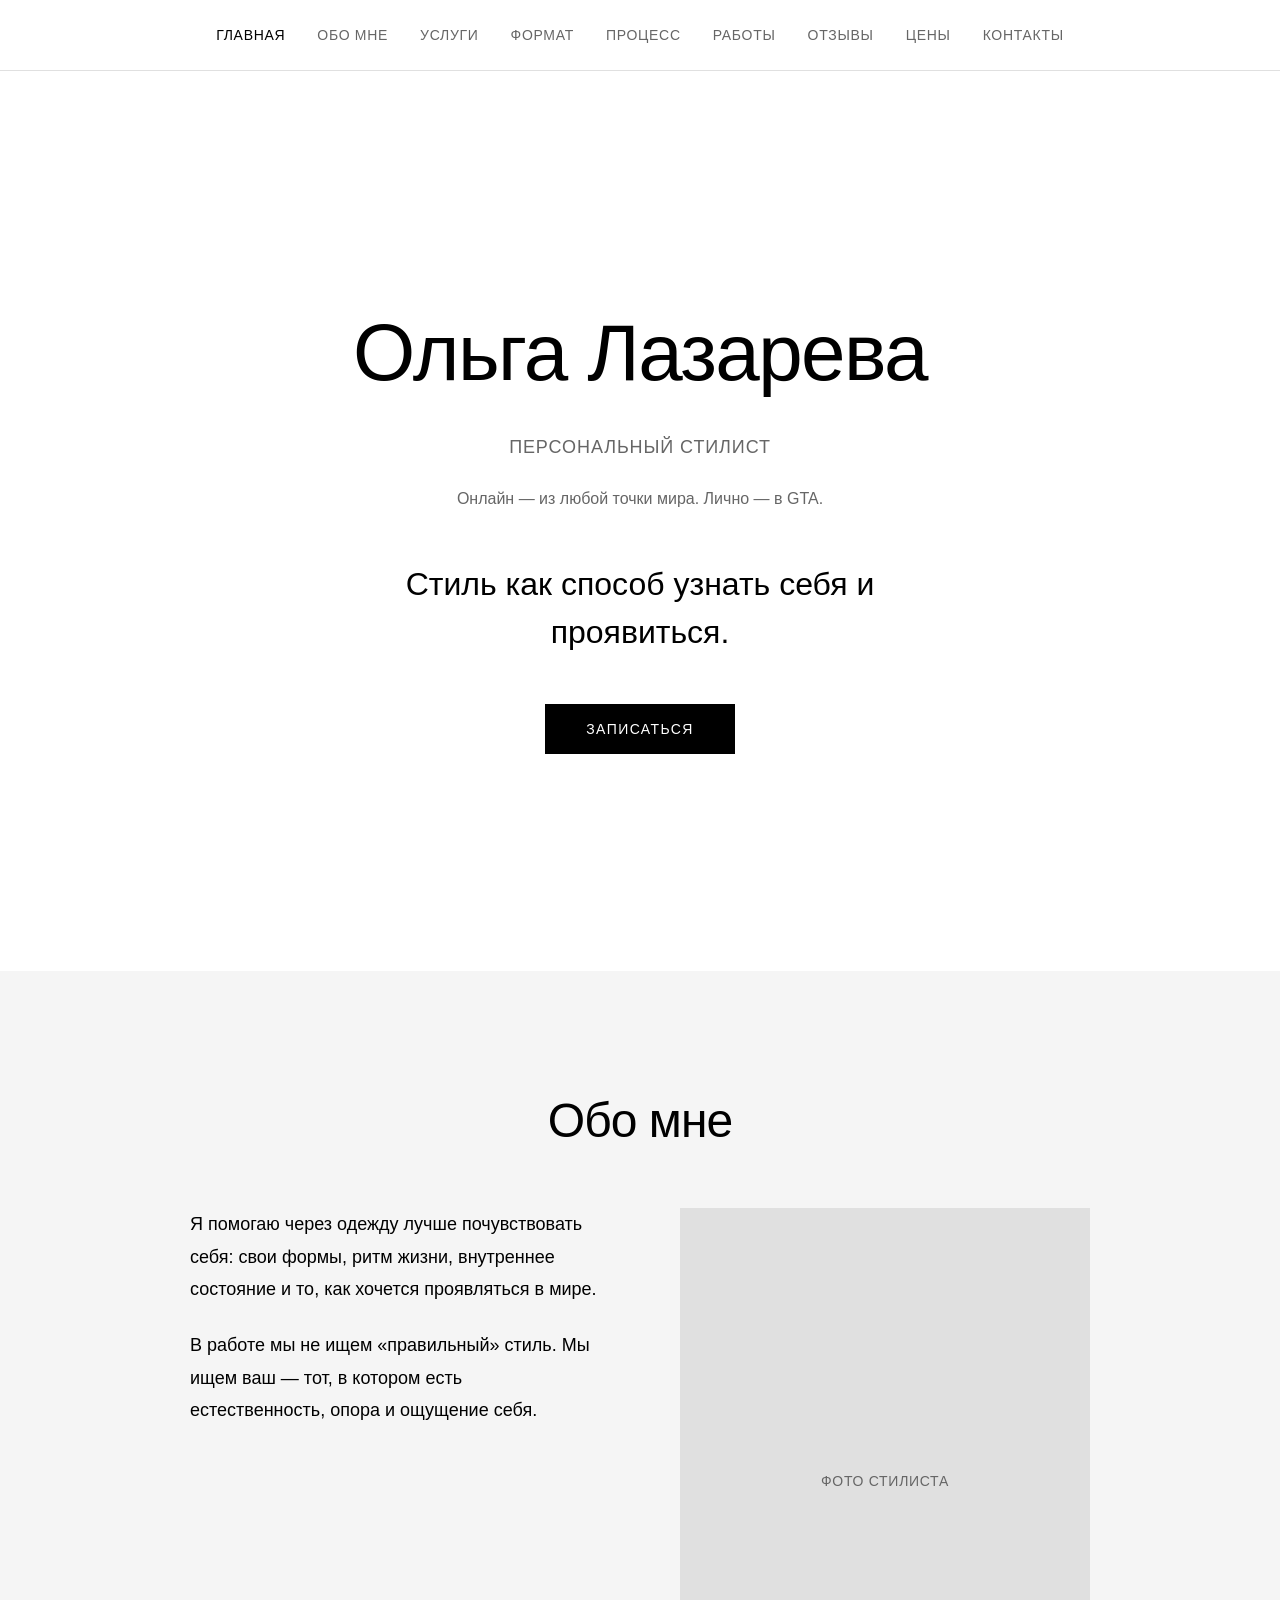
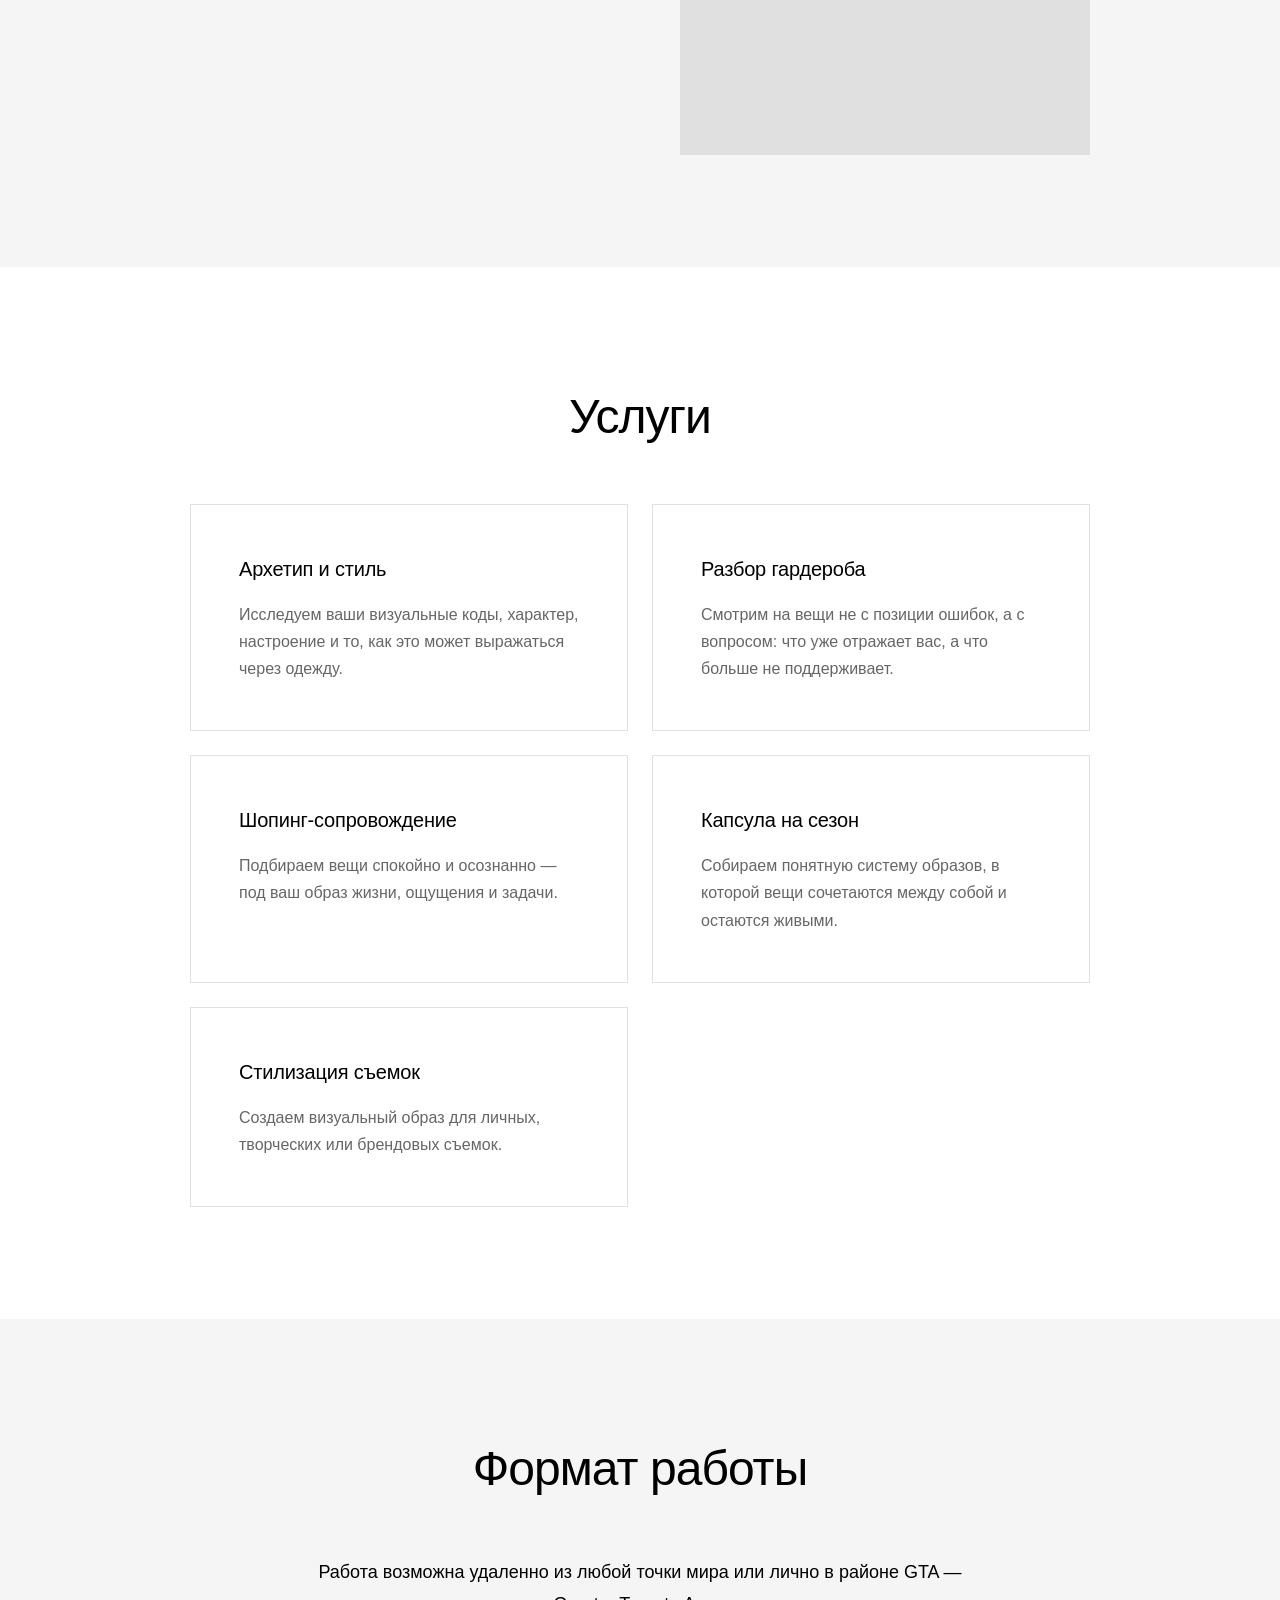
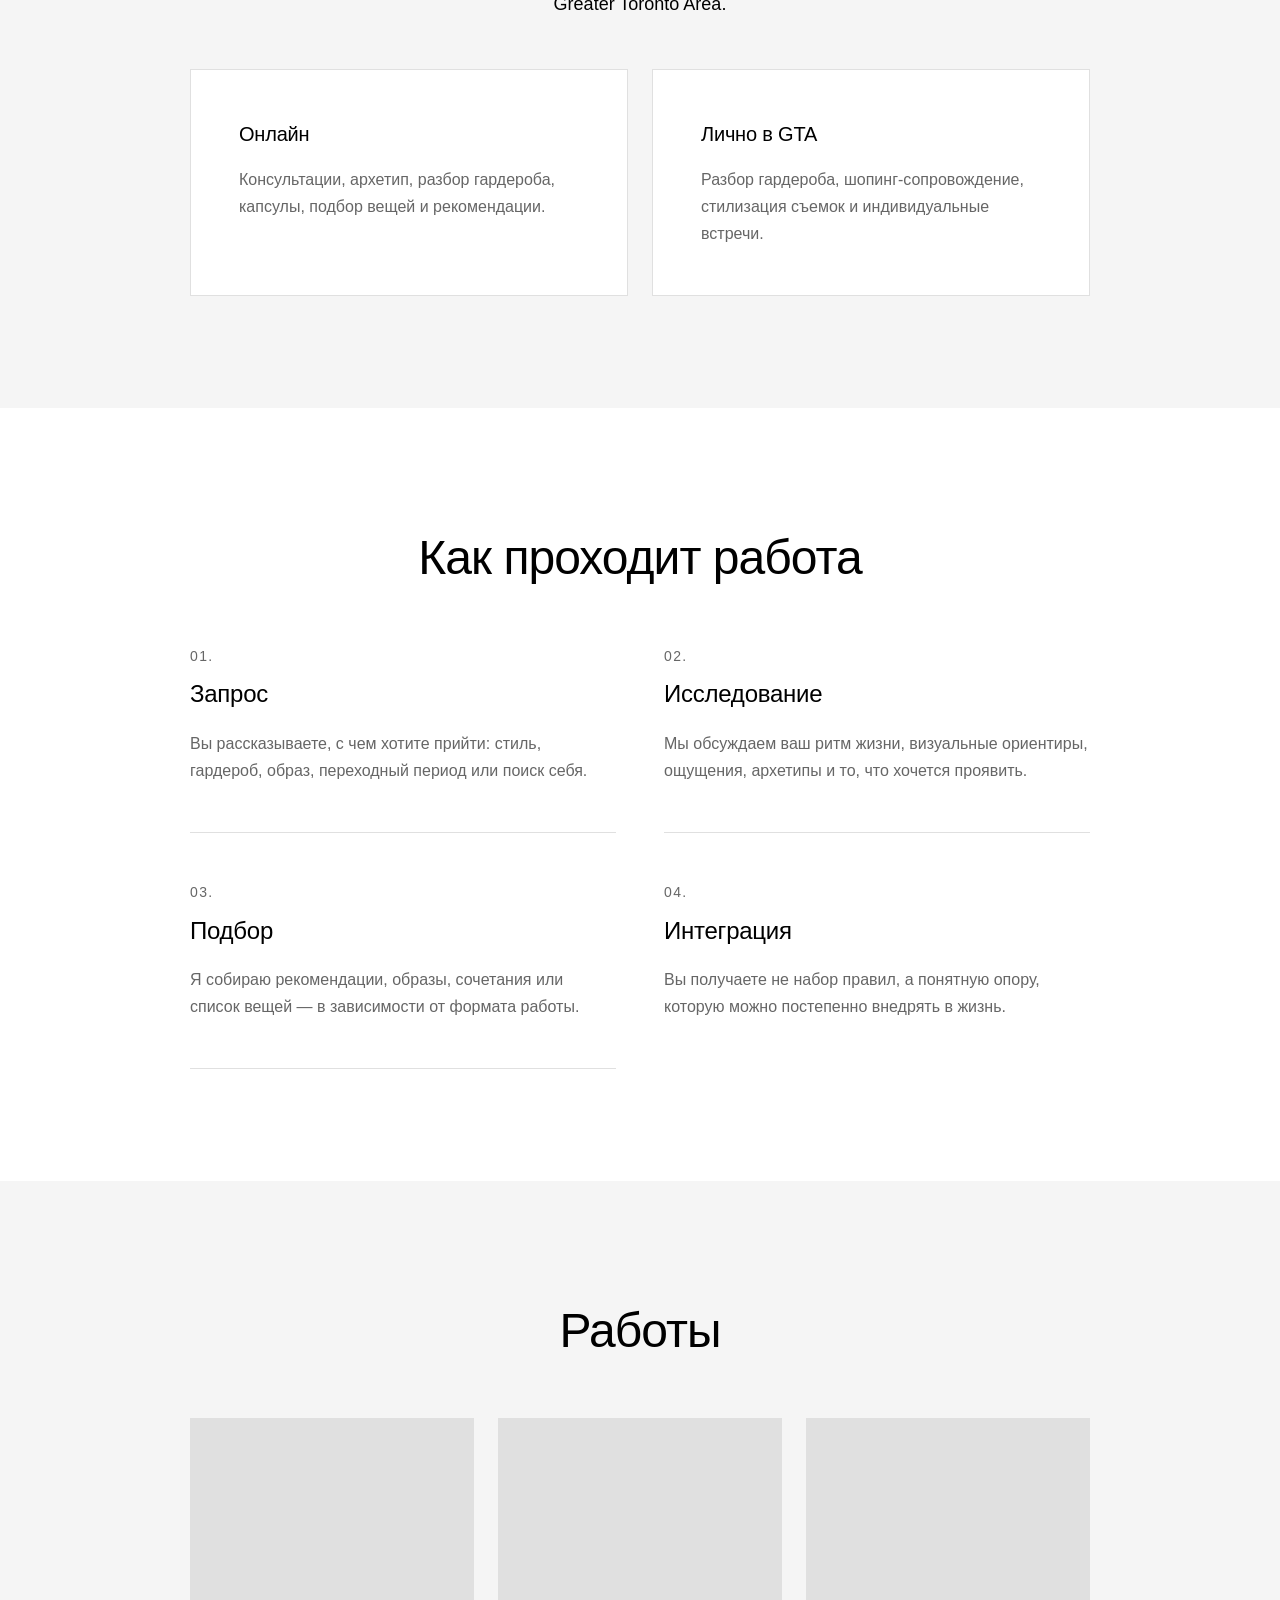
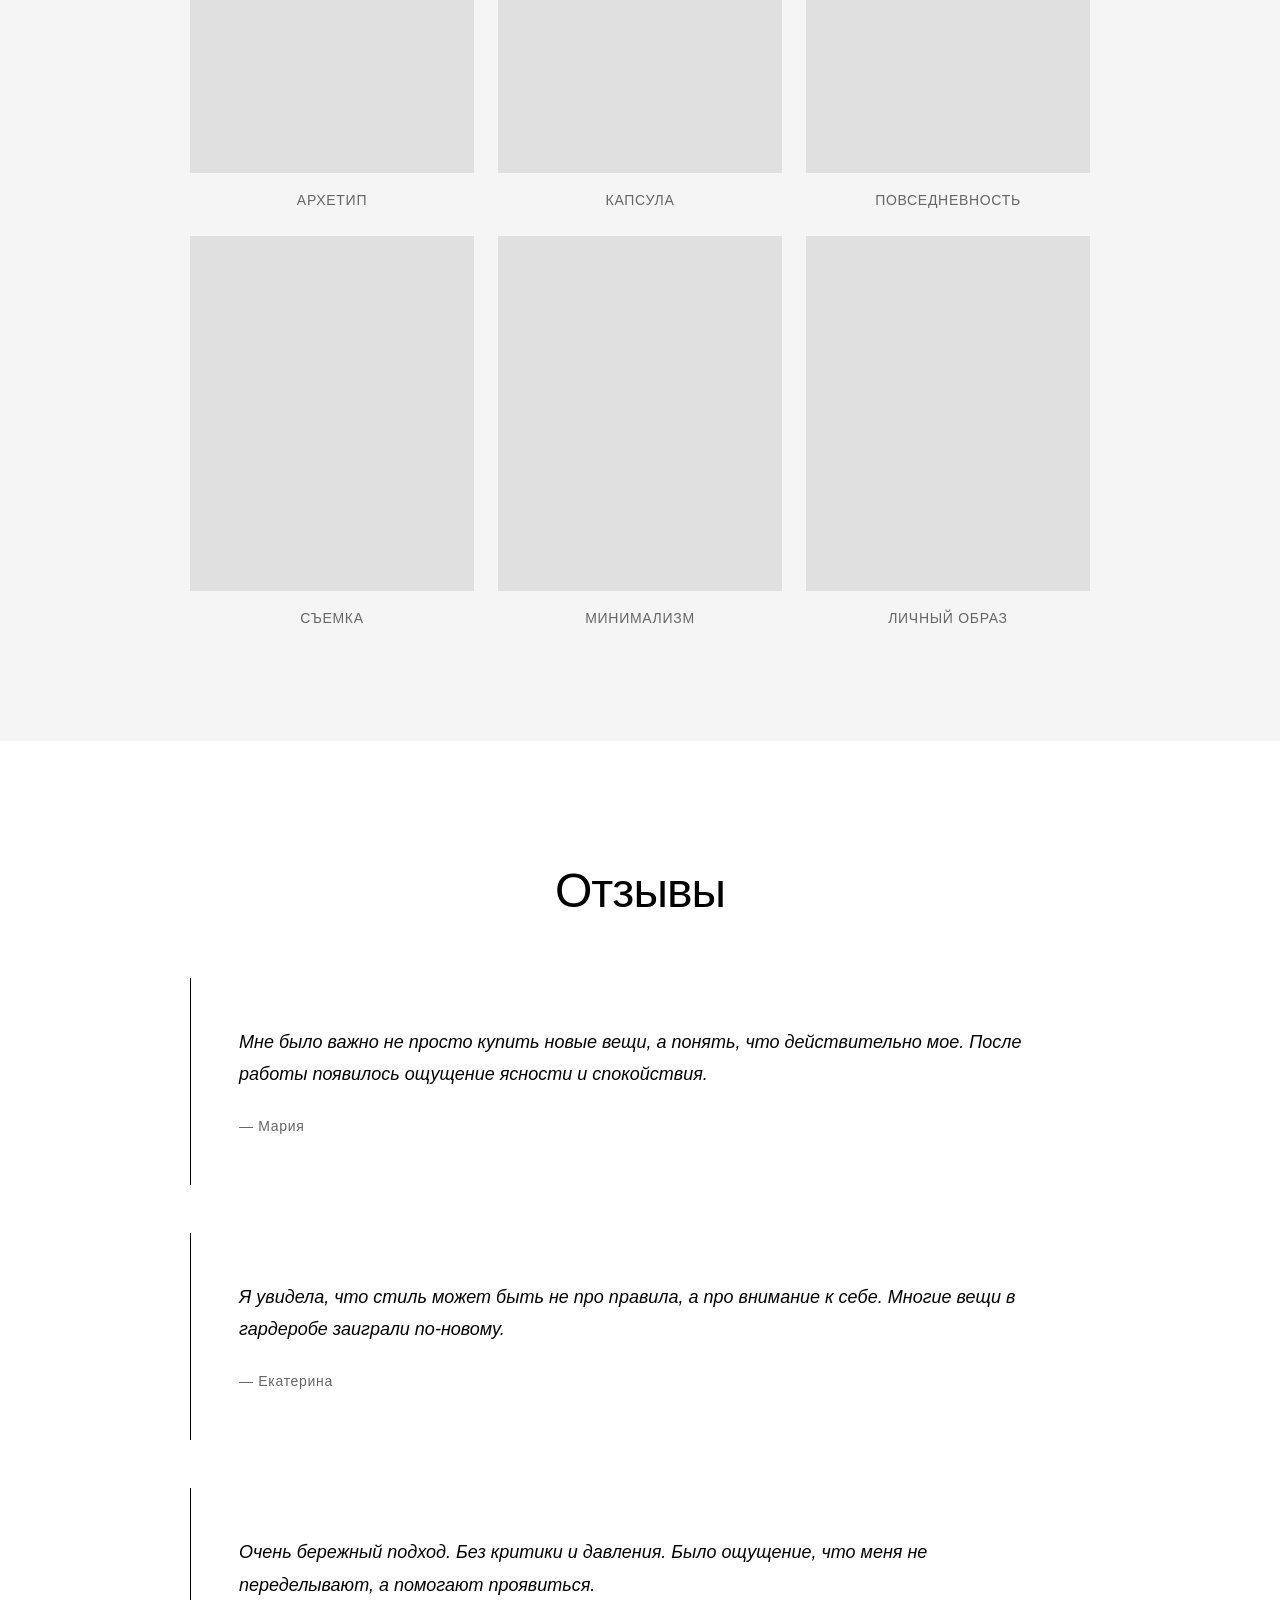
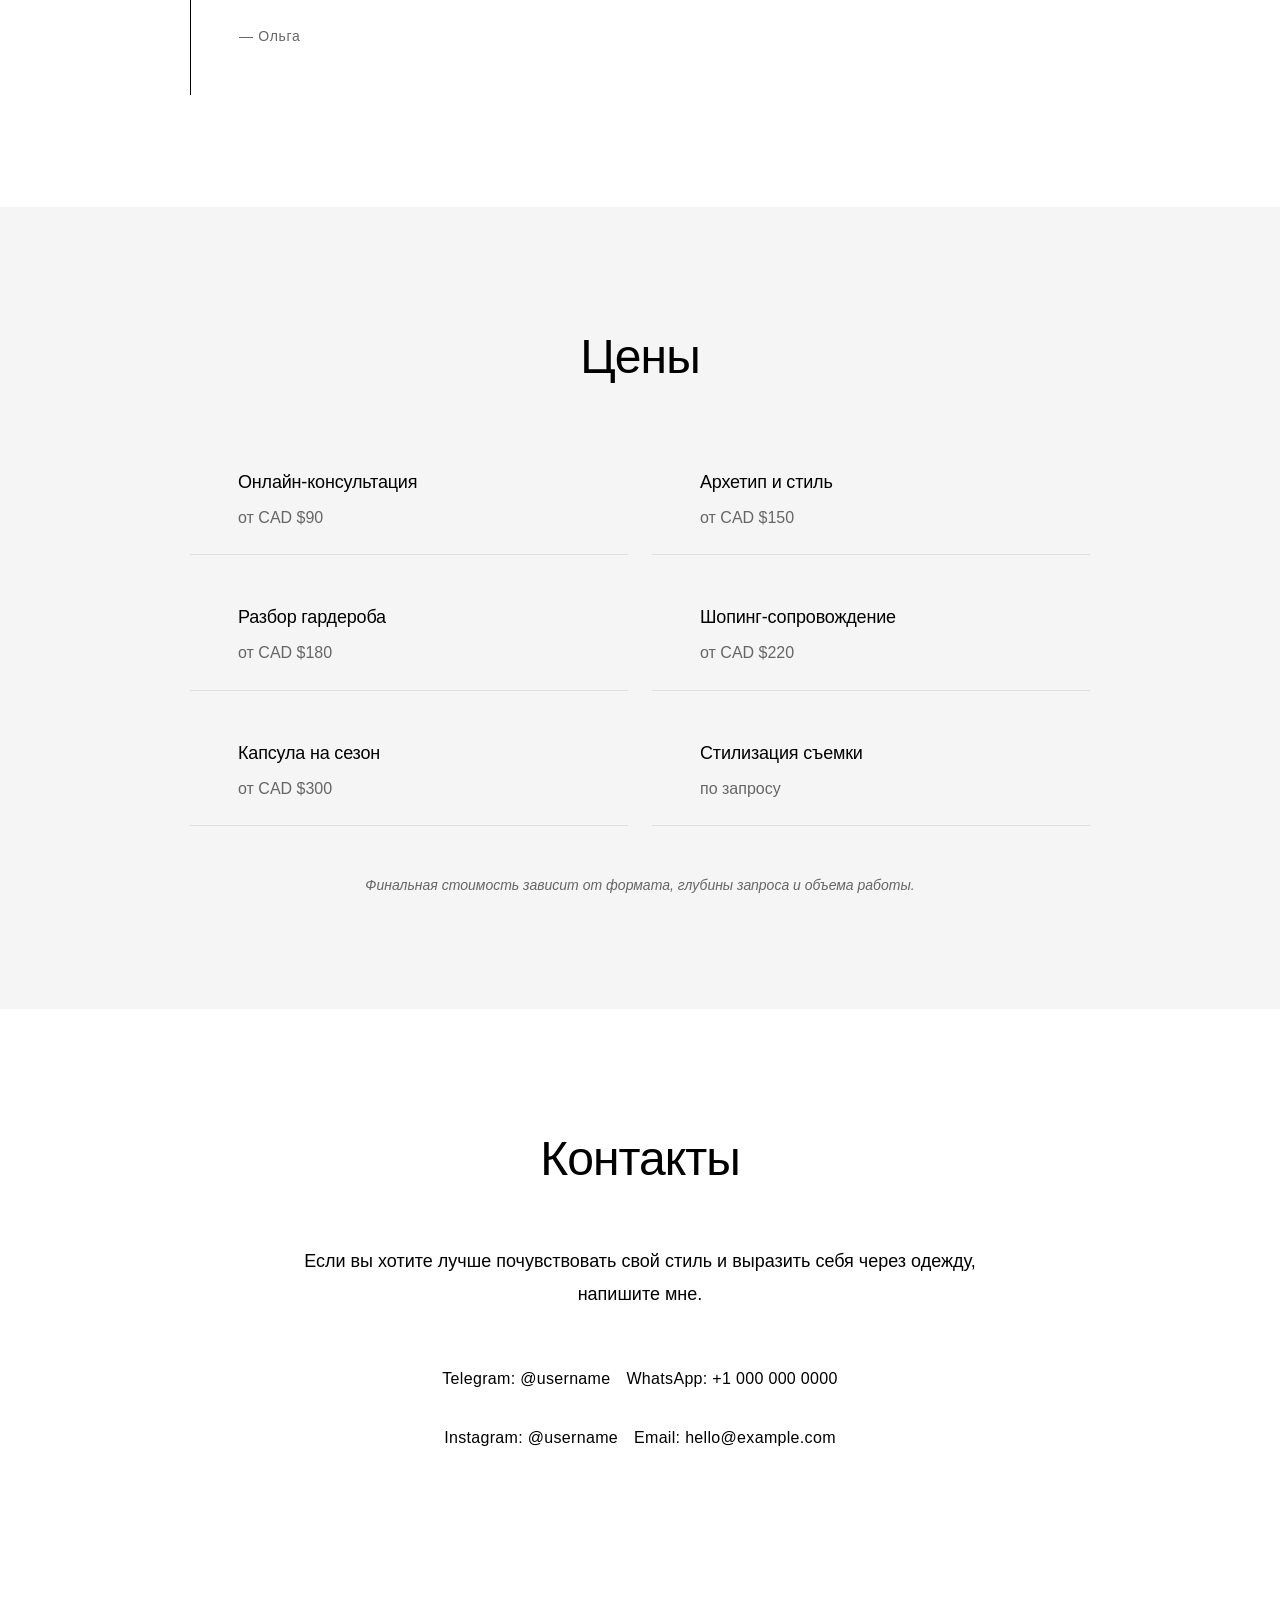
==== index.html @ d897bad5 "initial commit" ====
<!DOCTYPE html>
<html lang="ru">
<head>
    <meta charset="UTF-8">
    <meta name="viewport" content="width=device-width, initial-scale=1.0">
    <title>Ольга Лазарева — Персональный стилист</title>
    <meta name="description" content="Персональный стилист. Онлайн — из любой точки мира. Лично — в GTA. Стиль как способ узнать себя и проявиться.">
    <meta property="og:title" content="Ольга Лазарева — Персональный стилист">
    <meta property="og:description" content="Персональный стилист. Онлайн — из любой точки мира. Лично — в GTA. Стиль как способ узнать себя и проявиться.">
    <link rel="stylesheet" href="styles.css">
</head>
<body>
    <!-- Navigation -->
    <nav class="nav">
        <button class="hamburger" id="hamburger" aria-label="Меню">
            <span></span>
            <span></span>
            <span></span>
        </button>
        <div class="nav-container" id="navContainer">
            <a href="#hero" class="nav-link active">Главная</a>
            <a href="#about" class="nav-link">Обо мне</a>
            <a href="#services" class="nav-link">Услуги</a>
            <a href="#format" class="nav-link">Формат</a>
            <a href="#process" class="nav-link">Процесс</a>
            <a href="#works" class="nav-link">Работы</a>
            <a href="#reviews" class="nav-link">Отзывы</a>
            <a href="#pricing" class="nav-link">Цены</a>
            <a href="#contact" class="nav-link">Контакты</a>
        </div>
    </nav>

    <!-- Hero Section -->
    <section id="hero" class="hero">
        <div class="container">
            <h1 class="hero-name">Ольга Лазарева</h1>
            <p class="hero-subtitle">Персональный стилист</p>
            <p class="hero-location">Онлайн — из любой точки мира. Лично — в GTA.</p>
            <p class="hero-tagline">Стиль как способ узнать себя и проявиться.</p>
            <button class="btn btn-primary cta-button">Записаться</button>
        </div>
    </section>

    <!-- About Section -->
    <section id="about" class="section about">
        <div class="container">
            <h2 class="section-title">Обо мне</h2>
            <div class="about-content">
                <div class="about-text">
                    <p>Я помогаю через одежду лучше почувствовать себя: свои формы, ритм жизни, внутреннее состояние и то, как хочется проявляться в мире.</p>
                    <p>В работе мы не ищем «правильный» стиль. Мы ищем ваш — тот, в котором есть естественность, опора и ощущение себя.</p>
                </div>
                <div class="about-image">
                    <div class="image-placeholder">
                        <span>Фото стилиста</span>
                    </div>
                </div>
            </div>
        </div>
    </section>

    <!-- Services Section -->
    <section id="services" class="section services">
        <div class="container">
            <h2 class="section-title">Услуги</h2>
            <div class="services-grid">
                <div class="service-card">
                    <h3 class="service-title">Архетип и стиль</h3>
                    <p class="service-description">Исследуем ваши визуальные коды, характер, настроение и то, как это может выражаться через одежду.</p>
                </div>
                <div class="service-card">
                    <h3 class="service-title">Разбор гардероба</h3>
                    <p class="service-description">Смотрим на вещи не с позиции ошибок, а с вопросом: что уже отражает вас, а что больше не поддерживает.</p>
                </div>
                <div class="service-card">
                    <h3 class="service-title">Шопинг-сопровождение</h3>
                    <p class="service-description">Подбираем вещи спокойно и осознанно — под ваш образ жизни, ощущения и задачи.</p>
                </div>
                <div class="service-card">
                    <h3 class="service-title">Капсула на сезон</h3>
                    <p class="service-description">Собираем понятную систему образов, в которой вещи сочетаются между собой и остаются живыми.</p>
                </div>
                <div class="service-card">
                    <h3 class="service-title">Стилизация съемок</h3>
                    <p class="service-description">Создаем визуальный образ для личных, творческих или брендовых съемок.</p>
                </div>
            </div>
        </div>
    </section>

    <!-- Work Format Section -->
    <section id="format" class="section format">
        <div class="container">
            <h2 class="section-title">Формат работы</h2>
            <p class="format-intro">Работа возможна удаленно из любой точки мира или лично в районе GTA — Greater Toronto Area.</p>
            <div class="format-grid">
                <div class="format-card">
                    <h3 class="format-title">Онлайн</h3>
                    <p class="format-description">Консультации, архетип, разбор гардероба, капсулы, подбор вещей и рекомендации.</p>
                </div>
                <div class="format-card">
                    <h3 class="format-title">Лично в GTA</h3>
                    <p class="format-description">Разбор гардероба, шопинг-сопровождение, стилизация съемок и индивидуальные встречи.</p>
                </div>
            </div>
        </div>
    </section>

    <!-- Process Section -->
    <section id="process" class="section process">
        <div class="container">
            <h2 class="section-title">Как проходит работа</h2>
            <div class="process-steps">
                <div class="process-step">
                    <div class="step-number">01.</div>
                    <h3 class="step-title">Запрос</h3>
                    <p class="step-description">Вы рассказываете, с чем хотите прийти: стиль, гардероб, образ, переходный период или поиск себя.</p>
                </div>
                <div class="process-step">
                    <div class="step-number">02.</div>
                    <h3 class="step-title">Исследование</h3>
                    <p class="step-description">Мы обсуждаем ваш ритм жизни, визуальные ориентиры, ощущения, архетипы и то, что хочется проявить.</p>
                </div>
                <div class="process-step">
                    <div class="step-number">03.</div>
                    <h3 class="step-title">Подбор</h3>
                    <p class="step-description">Я собираю рекомендации, образы, сочетания или список вещей — в зависимости от формата работы.</p>
                </div>
                <div class="process-step">
                    <div class="step-number">04.</div>
                    <h3 class="step-title">Интеграция</h3>
                    <p class="step-description">Вы получаете не набор правил, а понятную опору, которую можно постепенно внедрять в жизнь.</p>
                </div>
            </div>
        </div>
    </section>

    <!-- Works Section -->
    <section id="works" class="section works">
        <div class="container">
            <h2 class="section-title">Работы</h2>
            <div class="works-grid">
                <div class="work-card">
                    <div class="work-image">
                        <div class="image-placeholder"></div>
                    </div>
                    <p class="work-caption">Архетип</p>
                </div>
                <div class="work-card">
                    <div class="work-image">
                        <div class="image-placeholder"></div>
                    </div>
                    <p class="work-caption">Капсула</p>
                </div>
                <div class="work-card">
                    <div class="work-image">
                        <div class="image-placeholder"></div>
                    </div>
                    <p class="work-caption">Повседневность</p>
                </div>
                <div class="work-card">
                    <div class="work-image">
                        <div class="image-placeholder"></div>
                    </div>
                    <p class="work-caption">Съемка</p>
                </div>
                <div class="work-card">
                    <div class="work-image">
                        <div class="image-placeholder"></div>
                    </div>
                    <p class="work-caption">Минимализм</p>
                </div>
                <div class="work-card">
                    <div class="work-image">
                        <div class="image-placeholder"></div>
                    </div>
                    <p class="work-caption">Личный образ</p>
                </div>
            </div>
        </div>
    </section>

    <!-- Reviews Section -->
    <section id="reviews" class="section reviews">
        <div class="container">
            <h2 class="section-title">Отзывы</h2>
            <div class="reviews-grid">
                <div class="review-card">
                    <p class="review-text">Мне было важно не просто купить новые вещи, а понять, что действительно мое. После работы появилось ощущение ясности и спокойствия.</p>
                    <p class="review-author">— Мария</p>
                </div>
                <div class="review-card">
                    <p class="review-text">Я увидела, что стиль может быть не про правила, а про внимание к себе. Многие вещи в гардеробе заиграли по-новому.</p>
                    <p class="review-author">— Екатерина</p>
                </div>
                <div class="review-card">
                    <p class="review-text">Очень бережный подход. Без критики и давления. Было ощущение, что меня не переделывают, а помогают проявиться.</p>
                    <p class="review-author">— Ольга</p>
                </div>
            </div>
        </div>
    </section>

    <!-- Pricing Section -->
    <section id="pricing" class="section pricing">
        <div class="container">
            <h2 class="section-title">Цены</h2>
            <div class="pricing-grid">
                <div class="price-item">
                    <h3 class="price-service">Онлайн-консультация</h3>
                    <p class="price-amount">от CAD $90</p>
                </div>
                <div class="price-item">
                    <h3 class="price-service">Архетип и стиль</h3>
                    <p class="price-amount">от CAD $150</p>
                </div>
                <div class="price-item">
                    <h3 class="price-service">Разбор гардероба</h3>
                    <p class="price-amount">от CAD $180</p>
                </div>
                <div class="price-item">
                    <h3 class="price-service">Шопинг-сопровождение</h3>
                    <p class="price-amount">от CAD $220</p>
                </div>
                <div class="price-item">
                    <h3 class="price-service">Капсула на сезон</h3>
                    <p class="price-amount">от CAD $300</p>
                </div>
                <div class="price-item">
                    <h3 class="price-service">Стилизация съемки</h3>
                    <p class="price-amount">по запросу</p>
                </div>
            </div>
            <p class="pricing-note">Финальная стоимость зависит от формата, глубины запроса и объема работы.</p>
        </div>
    </section>

    <!-- Contact Section -->
    <section id="contact" class="section contact">
        <div class="container">
            <h2 class="section-title">Контакты</h2>
            <p class="contact-intro">Если вы хотите лучше почувствовать свой стиль и выразить себя через одежду, напишите мне.</p>
            <div class="contact-links">
                <a href="https://t.me/username" class="contact-link" target="_blank" rel="noopener noreferrer">Telegram: @username</a>
                <a href="https://wa.me/10000000000" class="contact-link" target="_blank" rel="noopener noreferrer">WhatsApp: +1 000 000 0000</a>
                <a href="https://instagram.com/username" class="contact-link" target="_blank" rel="noopener noreferrer">Instagram: @username</a>
                <a href="mailto:hello@example.com" class="contact-link">Email: hello@example.com</a>
            </div>
        </div>
    </section>

    <!-- Back to Top Button -->
    <button class="back-to-top" id="backToTop" aria-label="Вернуться наверх">↑</button>

    <script src="script.js"></script>
</body>
</html>
---- styles.css ----
/* Reset and Base Styles */
* {
    margin: 0;
    padding: 0;
    box-sizing: border-box;
}

:root {
    --color-black: #000000;
    --color-white: #ffffff;
    --color-gray-light: #f5f5f5;
    --color-gray-medium: #e0e0e0;
    --color-gray-dark: #666666;
    --color-border: #e0e0e0;
    --font-sans: -apple-system, BlinkMacSystemFont, "Segoe UI", Roboto, "Helvetica Neue", Arial, sans-serif;
    --spacing-xs: 1rem;
    --spacing-sm: 1.5rem;
    --spacing-md: 3rem;
    --spacing-lg: 5rem;
    --spacing-xl: 7rem;
    --max-width: 1200px;
}

html {
    scroll-behavior: smooth;
}

@media (prefers-reduced-motion: reduce) {
    html {
        scroll-behavior: auto;
    }
    * {
        animation-duration: 0.01ms !important;
        animation-iteration-count: 1 !important;
        transition-duration: 0.01ms !important;
    }
}

body {
    font-family: var(--font-sans);
    color: var(--color-black);
    background-color: var(--color-white);
    line-height: 1.6;
    font-size: 16px;
    -webkit-font-smoothing: antialiased;
    -moz-osx-font-smoothing: grayscale;
}

/* Navigation */
.nav {
    position: sticky;
    top: 0;
    background-color: var(--color-white);
    border-bottom: 1px solid var(--color-border);
    z-index: 100;
    padding: 1rem 1.5rem;
}

/* Hamburger Menu */
.hamburger {
    display: flex;
    flex-direction: column;
    justify-content: center;
    gap: 0.375rem;
    background: none;
    border: none;
    cursor: pointer;
    padding: 0.75rem 0.5rem;
    margin-left: auto;
    z-index: 101;
    position: relative;
    width: 2.5rem;
    height: 2.5rem;
}

.hamburger span {
    display: block;
    width: 1.75rem;
    height: 2px;
    background-color: var(--color-black);
}

.hamburger.active span {
    display: none;
}

.hamburger.active::before,
.hamburger.active::after {
    content: '';
    position: absolute;
    width: 1.75rem;
    height: 2px;
    background-color: var(--color-black);
    top: 50%;
    left: 50%;
}

.hamburger.active::before {
    transform: translate(-50%, -50%) rotate(45deg);
}

.hamburger.active::after {
    transform: translate(-50%, -50%) rotate(-45deg);
}

.nav-container {
    position: fixed;
    top: 3.5rem;
    left: 0;
    right: 0;
    background-color: var(--color-white);
    padding: 0;
    display: flex;
    flex-direction: column;
    gap: 0;
    max-height: 0;
    overflow: hidden;
    transition: max-height 0.3s ease;
}

.nav-container.open {
    max-height: 100vh;
    border-bottom: 1px solid var(--color-border);
}

.nav-link {
    color: var(--color-gray-dark);
    text-decoration: none;
    font-size: 0.875rem;
    letter-spacing: 0.05em;
    text-transform: uppercase;
    transition: color 0.3s ease, background-color 0.3s ease;
    font-weight: 400;
    padding: 1rem 1.5rem;
    border-bottom: 1px solid var(--color-border);
    white-space: nowrap;
}

.nav-link:last-child {
    border-bottom: none;
}

.nav-link:hover,
.nav-link.active {
    color: var(--color-black);
    background-color: var(--color-gray-light);
}

/* Container */
.container {
    max-width: var(--max-width);
    margin: 0 auto;
    padding: 0 1.5rem;
}

/* Sections */
.section {
    padding: var(--spacing-lg) 0;
}

.section-title {
    font-size: 2rem;
    font-weight: 300;
    letter-spacing: -0.02em;
    margin-bottom: var(--spacing-md);
    text-align: center;
}

/* Hero Section */
.hero {
    min-height: 100vh;
    display: flex;
    align-items: center;
    justify-content: center;
    text-align: center;
    padding: var(--spacing-xl) 0;
}

.hero-name {
    font-size: 3rem;
    font-weight: 300;
    letter-spacing: -0.02em;
    margin-bottom: var(--spacing-xs);
}

.hero-subtitle {
    font-size: 1.125rem;
    color: var(--color-gray-dark);
    margin-bottom: var(--spacing-sm);
    letter-spacing: 0.05em;
    text-transform: uppercase;
    font-weight: 400;
}

.hero-location {
    font-size: 1rem;
    color: var(--color-gray-dark);
    margin-bottom: var(--spacing-md);
}

.hero-tagline {
    font-size: 1.5rem;
    font-weight: 300;
    line-height: 1.5;
    margin-bottom: var(--spacing-md);
    max-width: 600px;
    margin-left: auto;
    margin-right: auto;
}

/* Buttons */
.btn {
    display: inline-block;
    padding: 1rem 2.5rem;
    font-size: 0.875rem;
    letter-spacing: 0.1em;
    text-transform: uppercase;
    text-decoration: none;
    border: 1px solid var(--color-black);
    background-color: transparent;
    color: var(--color-black);
    cursor: pointer;
    transition: all 0.3s ease;
    font-family: var(--font-sans);
    font-weight: 400;
}

.btn:hover {
    background-color: var(--color-black);
    color: var(--color-white);
}

.btn-primary {
    background-color: var(--color-black);
    color: var(--color-white);
}

.btn-primary:hover {
    background-color: var(--color-white);
    color: var(--color-black);
}

/* About Section */
.about {
    background-color: var(--color-gray-light);
}

.about-content {
    display: grid;
    grid-template-columns: 1fr;
    gap: var(--spacing-md);
    max-width: 900px;
    margin: 0 auto;
}

.about-text p {
    font-size: 1.125rem;
    line-height: 1.8;
    margin-bottom: 1.5rem;
    font-weight: 300;
}

.about-text p:last-child {
    margin-bottom: 0;
}

.image-placeholder {
    aspect-ratio: 3/4;
    background-color: var(--color-gray-medium);
    display: flex;
    align-items: center;
    justify-content: center;
    color: var(--color-gray-dark);
    font-size: 0.875rem;
    letter-spacing: 0.05em;
    text-transform: uppercase;
}

/* Services Section */
.services-grid {
    display: grid;
    grid-template-columns: 1fr;
    gap: var(--spacing-sm);
    max-width: 900px;
    margin: 0 auto;
}

.service-card {
    padding: var(--spacing-md);
    border: 1px solid var(--color-border);
    transition: border-color 0.3s ease;
}

.service-card:hover {
    border-color: var(--color-black);
}

.service-title {
    font-size: 1.25rem;
    font-weight: 400;
    margin-bottom: 1rem;
    letter-spacing: -0.01em;
}

.service-description {
    font-size: 1rem;
    line-height: 1.7;
    color: var(--color-gray-dark);
    font-weight: 300;
}

/* Format Section */
.format {
    background-color: var(--color-gray-light);
}

.format-intro {
    text-align: center;
    font-size: 1.125rem;
    line-height: 1.8;
    margin-bottom: var(--spacing-md);
    max-width: 700px;
    margin-left: auto;
    margin-right: auto;
    font-weight: 300;
}

.format-grid {
    display: grid;
    grid-template-columns: 1fr;
    gap: var(--spacing-sm);
    max-width: 900px;
    margin: 0 auto;
}

.format-card {
    padding: var(--spacing-md);
    border: 1px solid var(--color-border);
    background-color: var(--color-white);
    transition: border-color 0.3s ease;
}

.format-card:hover {
    border-color: var(--color-black);
}

.format-title {
    font-size: 1.25rem;
    font-weight: 400;
    margin-bottom: 1rem;
    letter-spacing: -0.01em;
}

.format-description {
    font-size: 1rem;
    line-height: 1.7;
    color: var(--color-gray-dark);
    font-weight: 300;
}

/* Process Section */
.process-steps {
    display: grid;
    grid-template-columns: 1fr;
    gap: var(--spacing-md);
    max-width: 900px;
    margin: 0 auto;
}

.process-step {
    padding-bottom: var(--spacing-md);
    border-bottom: 1px solid var(--color-border);
}

.process-step:last-child {
    border-bottom: none;
    padding-bottom: 0;
}

.step-number {
    font-size: 0.875rem;
    color: var(--color-gray-dark);
    letter-spacing: 0.1em;
    margin-bottom: 0.5rem;
}

.step-title {
    font-size: 1.5rem;
    font-weight: 400;
    margin-bottom: 1rem;
    letter-spacing: -0.01em;
}

.step-description {
    font-size: 1rem;
    line-height: 1.7;
    color: var(--color-gray-dark);
    font-weight: 300;
}

/* Works Section */
.works {
    background-color: var(--color-gray-light);
}

.works-grid {
    display: grid;
    grid-template-columns: 1fr;
    gap: var(--spacing-sm);
    max-width: 900px;
    margin: 0 auto;
}

.work-card {
    transition: transform 0.3s ease;
}

.work-card:hover {
    transform: translateY(-4px);
}

.work-image .image-placeholder {
    aspect-ratio: 4/5;
    background-color: var(--color-gray-medium);
}

.work-caption {
    margin-top: 1rem;
    font-size: 0.875rem;
    text-align: center;
    letter-spacing: 0.05em;
    text-transform: uppercase;
    color: var(--color-gray-dark);
}

/* Reviews Section */
.reviews-grid {
    display: grid;
    grid-template-columns: 1fr;
    gap: var(--spacing-md);
    max-width: 900px;
    margin: 0 auto;
}

.review-card {
    padding: var(--spacing-md);
    border-left: 1px solid var(--color-black);
}

.review-text {
    font-size: 1.125rem;
    line-height: 1.8;
    margin-bottom: 1.5rem;
    font-weight: 300;
    font-style: italic;
}

.review-author {
    font-size: 0.875rem;
    color: var(--color-gray-dark);
    letter-spacing: 0.05em;
}

/* Pricing Section */
.pricing {
    background-color: var(--color-gray-light);
}

.pricing-grid {
    display: grid;
    grid-template-columns: 1fr;
    gap: var(--spacing-sm);
    max-width: 900px;
    margin: 0 auto;
    margin-bottom: var(--spacing-md);
}

.price-item {
    padding: var(--spacing-sm) var(--spacing-md);
    border-bottom: 1px solid var(--color-border);
    display: flex;
    justify-content: space-between;
    align-items: center;
}

.price-service {
    font-size: 1.125rem;
    font-weight: 400;
    letter-spacing: -0.01em;
}

.price-amount {
    font-size: 1rem;
    color: var(--color-gray-dark);
    font-weight: 300;
}

.pricing-note {
    text-align: center;
    font-size: 0.875rem;
    color: var(--color-gray-dark);
    line-height: 1.6;
    max-width: 700px;
    margin: 0 auto;
    font-style: italic;
}

/* Contact Section */
.contact {
    text-align: center;
}

.contact-intro {
    font-size: 1.125rem;
    line-height: 1.8;
    margin-bottom: var(--spacing-md);
    max-width: 700px;
    margin-left: auto;
    margin-right: auto;
    font-weight: 300;
}

.contact-links {
    display: flex;
    flex-direction: column;
    gap: 1rem;
    margin-bottom: var(--spacing-md);
    max-width: 500px;
    margin-left: auto;
    margin-right: auto;
}

.contact-link {
    color: var(--color-black);
    text-decoration: none;
    font-size: 1rem;
    letter-spacing: 0.02em;
    transition: color 0.3s ease;
    padding: 0.5rem 0;
    border-bottom: 1px solid transparent;
}

.contact-link:hover {
    border-bottom-color: var(--color-black);
}

/* Back to Top Button */
.back-to-top {
    position: fixed;
    bottom: 2rem;
    right: 2rem;
    width: 3rem;
    height: 3rem;
    border-radius: 50%;
    background-color: var(--color-black);
    color: var(--color-white);
    border: none;
    font-size: 1.5rem;
    cursor: pointer;
    opacity: 0;
    visibility: hidden;
    transition: opacity 0.3s ease, visibility 0.3s ease, transform 0.3s ease;
    z-index: 99;
}

.back-to-top.visible {
    opacity: 1;
    visibility: visible;
}

.back-to-top:hover {
    transform: translateY(-4px);
}

/* Tablet Breakpoint */
@media (min-width: 768px) {
    .nav {
        padding: 1.5rem 0;
    }

    .hamburger {
        display: none;
    }

    .nav-container {
        position: static;
        max-height: none;
        flex-direction: row;
        justify-content: center;
        max-width: var(--max-width);
        margin: 0 auto;
        padding: 0 1.5rem;
        gap: 2rem;
        overflow: visible;
        border-bottom: none;
    }

    .nav-link {
        font-size: 0.875rem;
        padding: 0;
        border-bottom: none;
    }

    .nav-link:hover,
    .nav-link.active {
        background-color: transparent;
    }

    .hero-name {
        font-size: 4rem;
    }

    .hero-tagline {
        font-size: 1.75rem;
    }

    .section-title {
        font-size: 2.5rem;
    }

    .about-content {
        grid-template-columns: 1fr 1fr;
        gap: var(--spacing-lg);
    }

    .services-grid {
        grid-template-columns: repeat(2, 1fr);
    }

    .format-grid {
        grid-template-columns: repeat(2, 1fr);
    }

    .process-steps {
        grid-template-columns: repeat(2, 1fr);
    }

    .works-grid {
        grid-template-columns: repeat(2, 1fr);
    }

    .pricing-grid {
        grid-template-columns: repeat(2, 1fr);
    }

    .price-item {
        flex-direction: column;
        align-items: flex-start;
        gap: 0.5rem;
    }

    .contact-links {
        flex-direction: row;
        flex-wrap: wrap;
        justify-content: center;
    }
}

/* Desktop Breakpoint */
@media (min-width: 1024px) {
    .hero-name {
        font-size: 5rem;
    }

    .hero-tagline {
        font-size: 2rem;
    }

    .section {
        padding: var(--spacing-xl) 0;
    }

    .section-title {
        font-size: 3rem;
    }

    .nav-container {
        justify-content: center;
    }

    .works-grid {
        grid-template-columns: repeat(3, 1fr);
    }
}
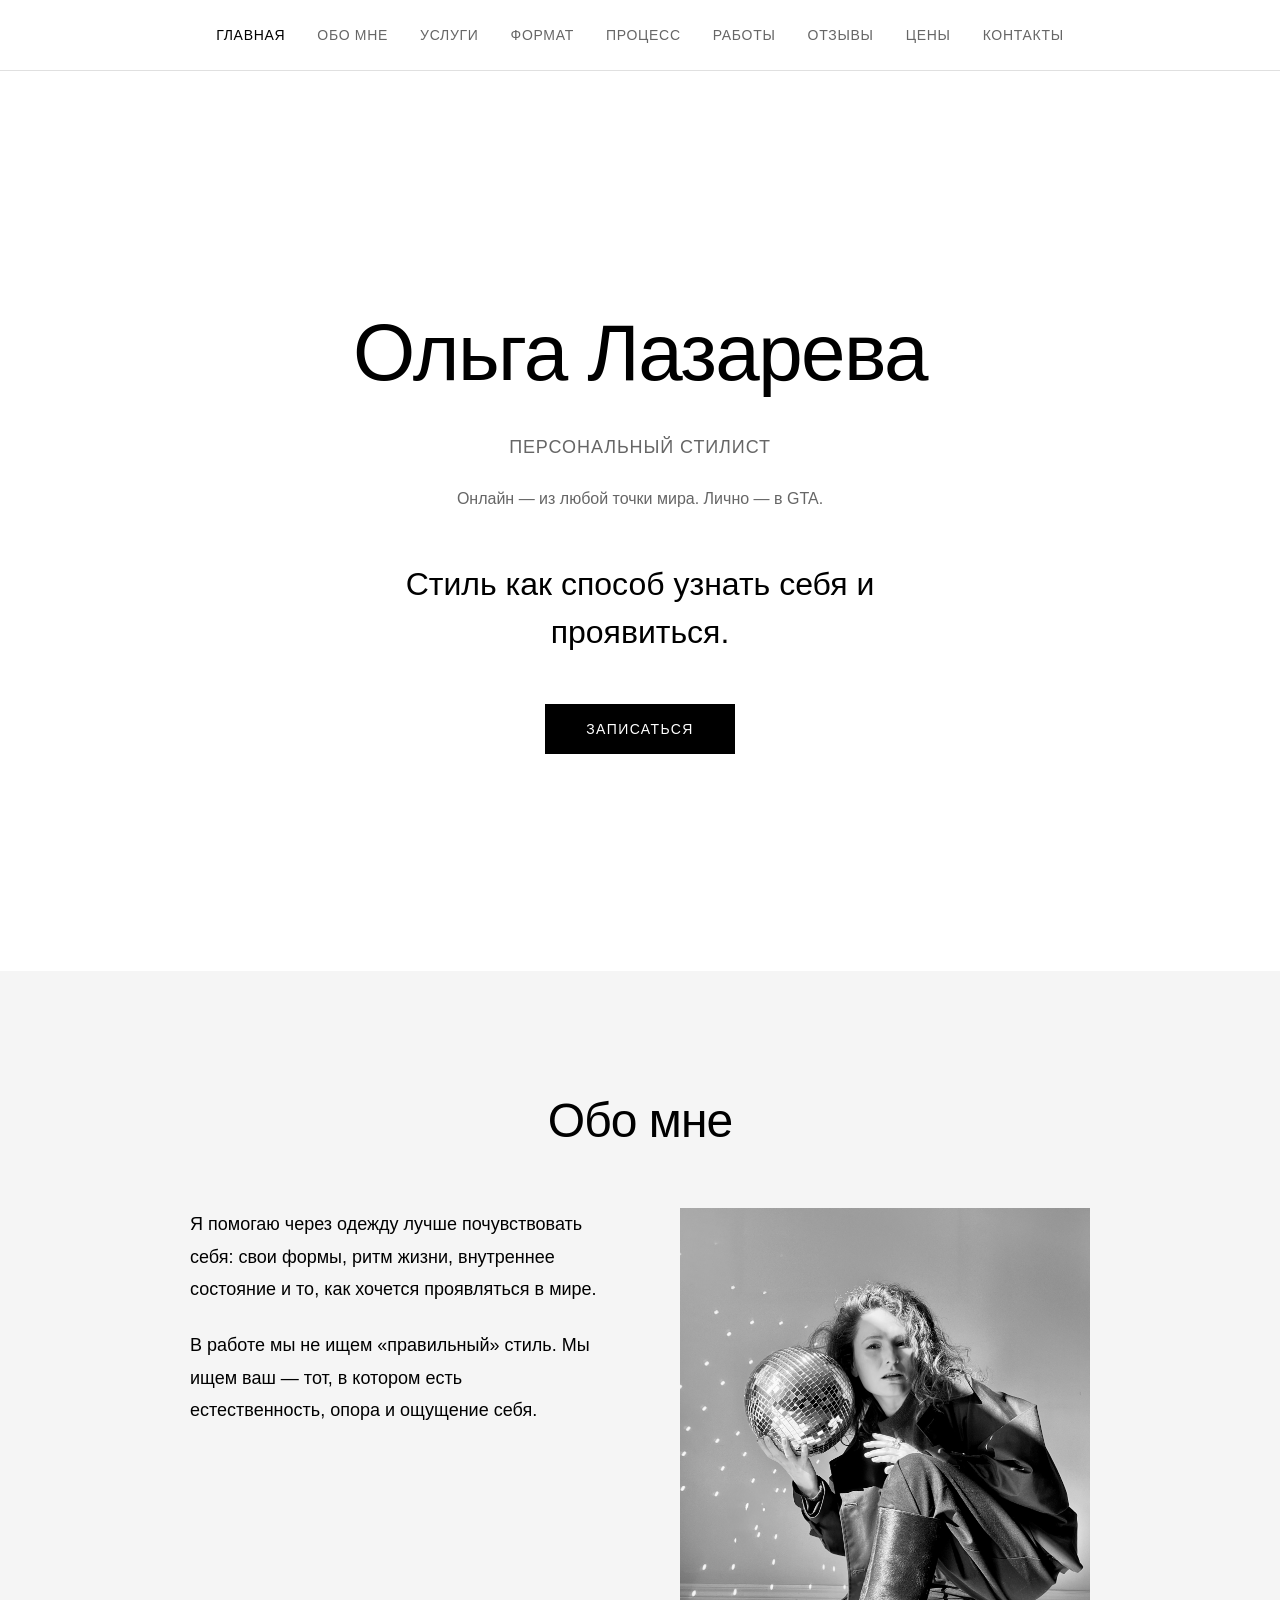
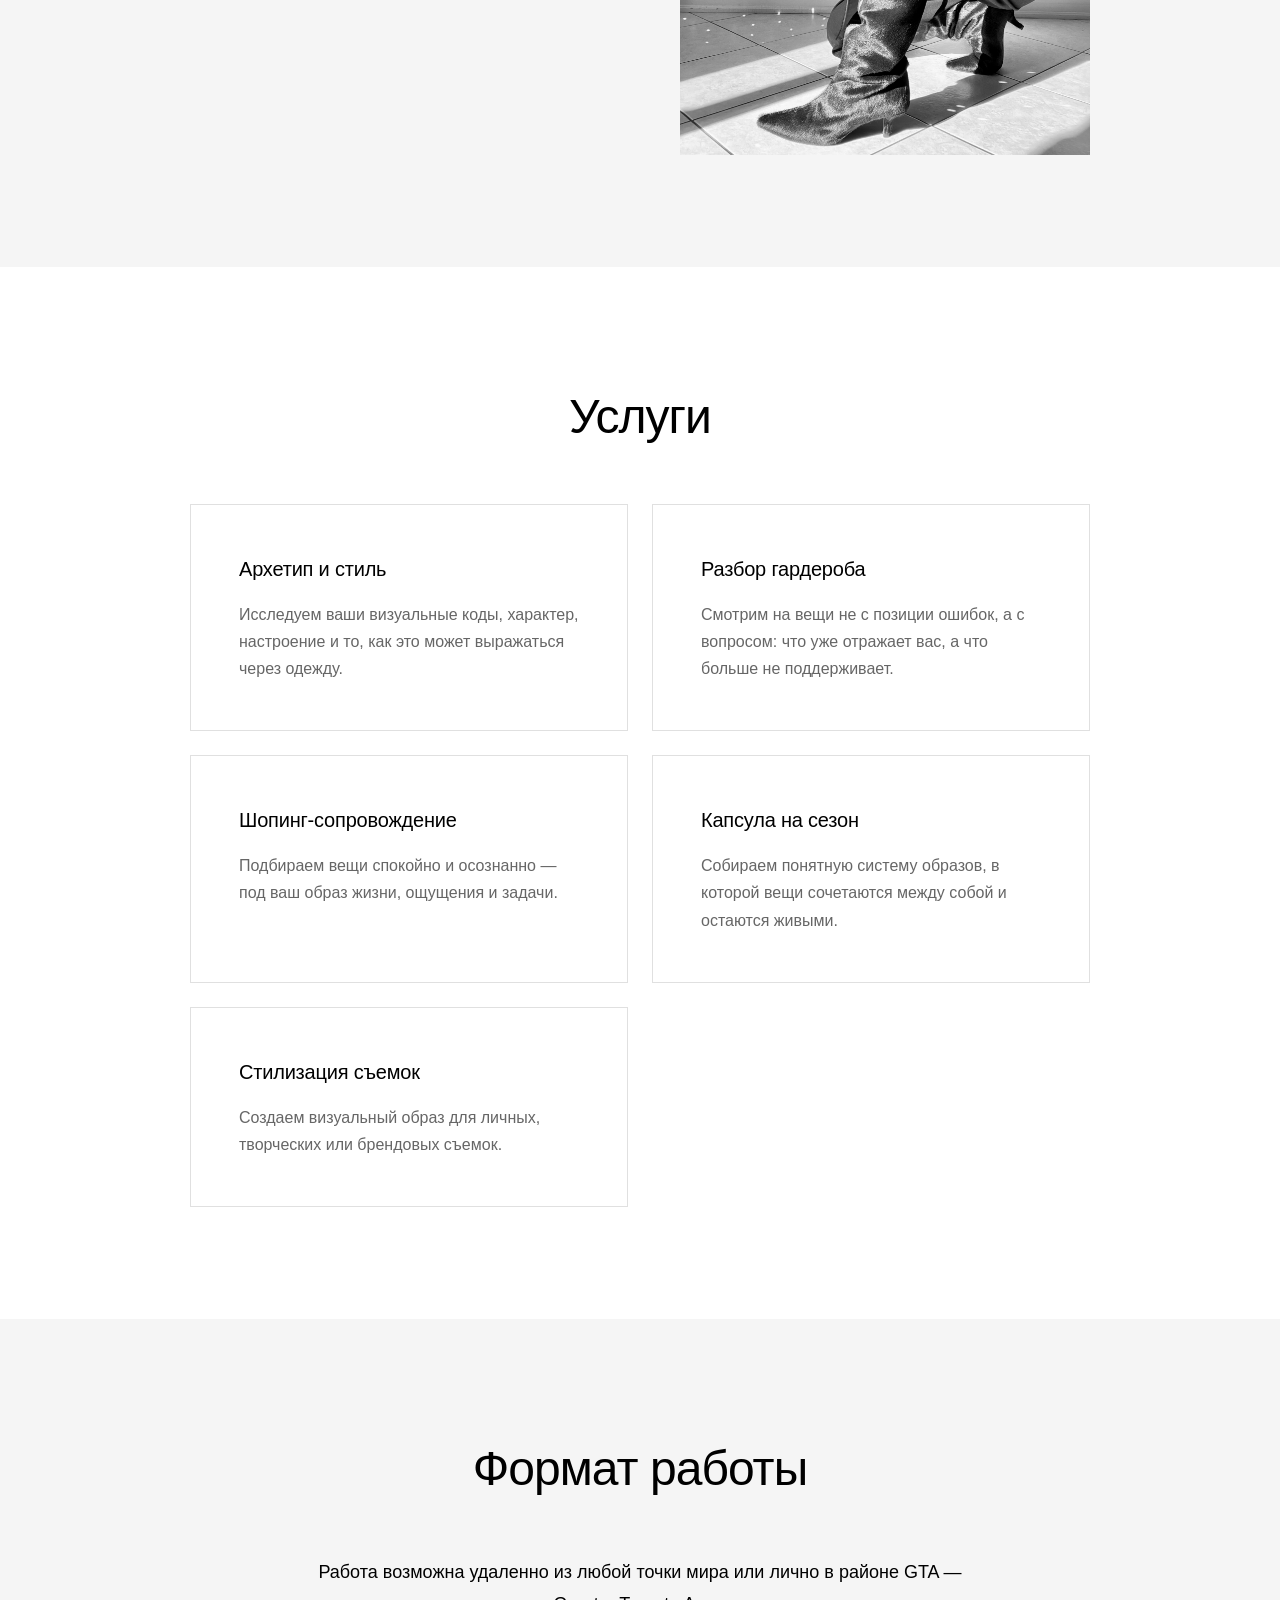
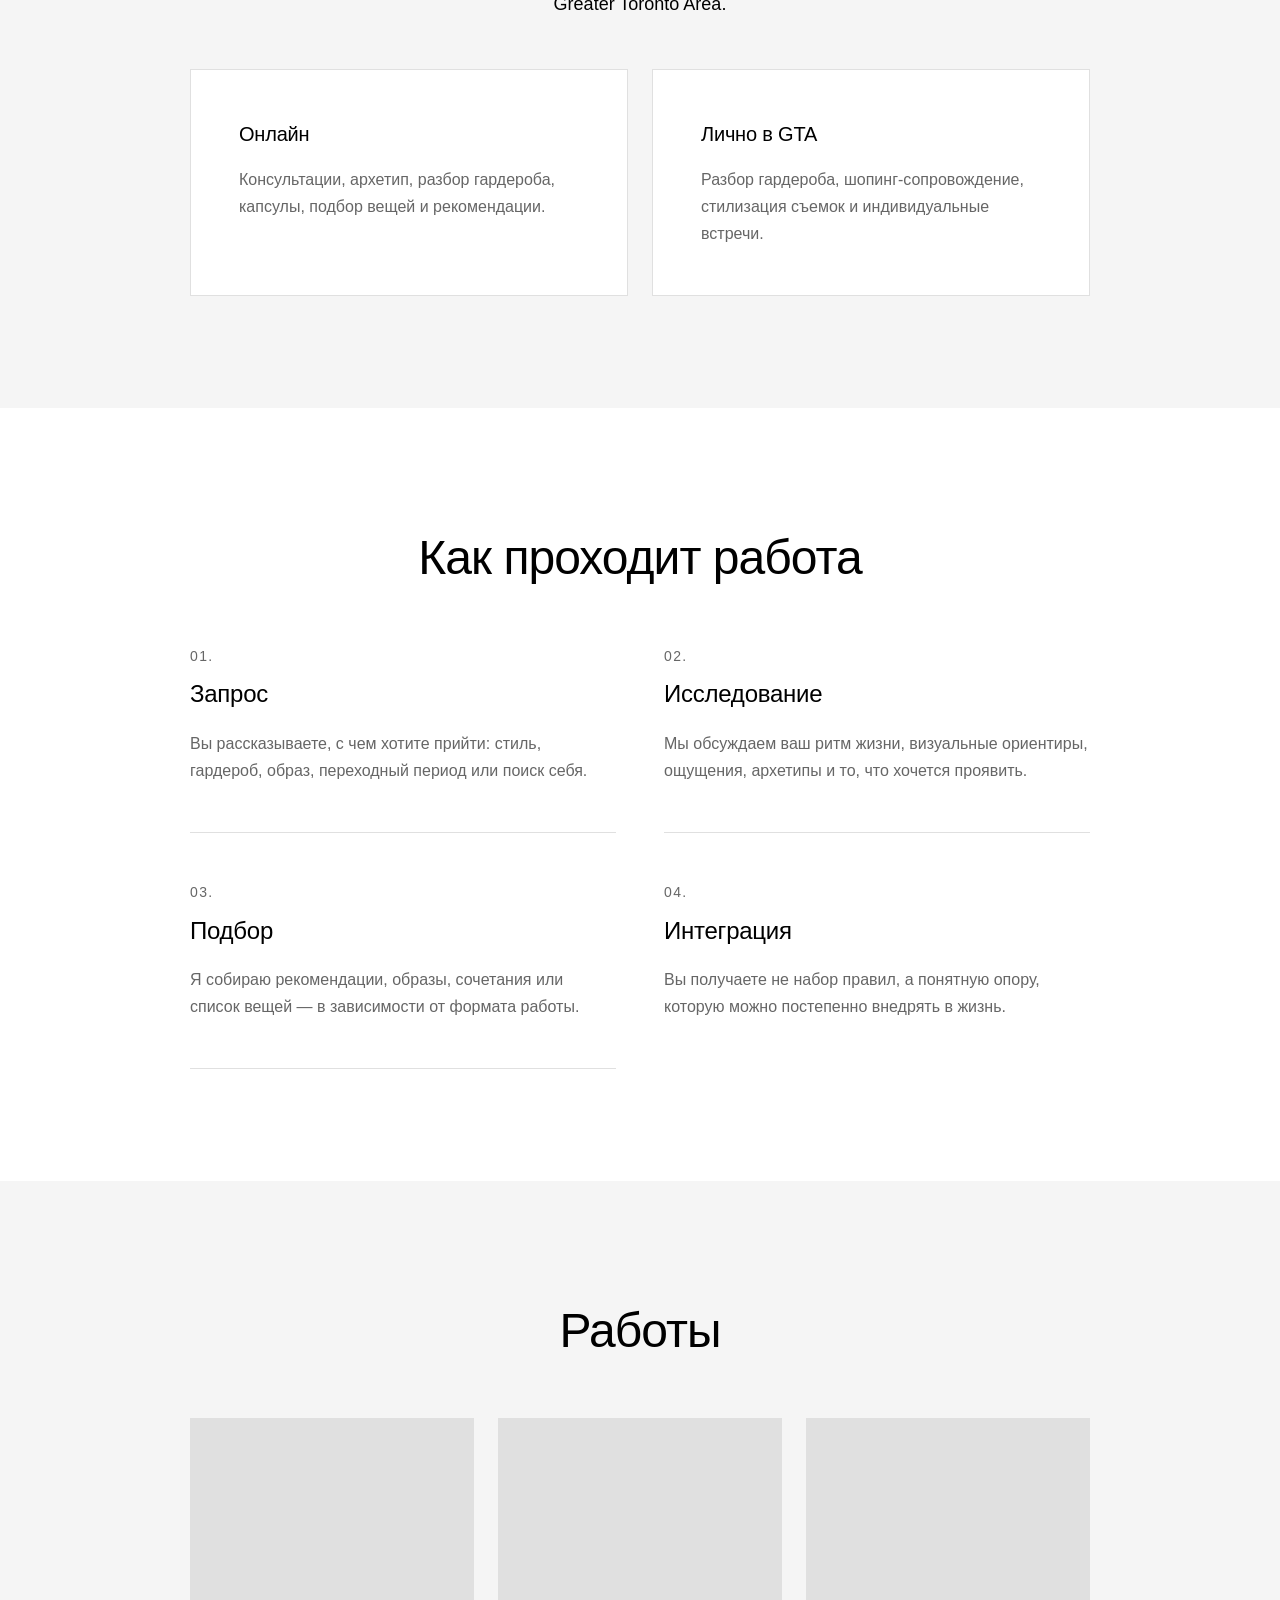
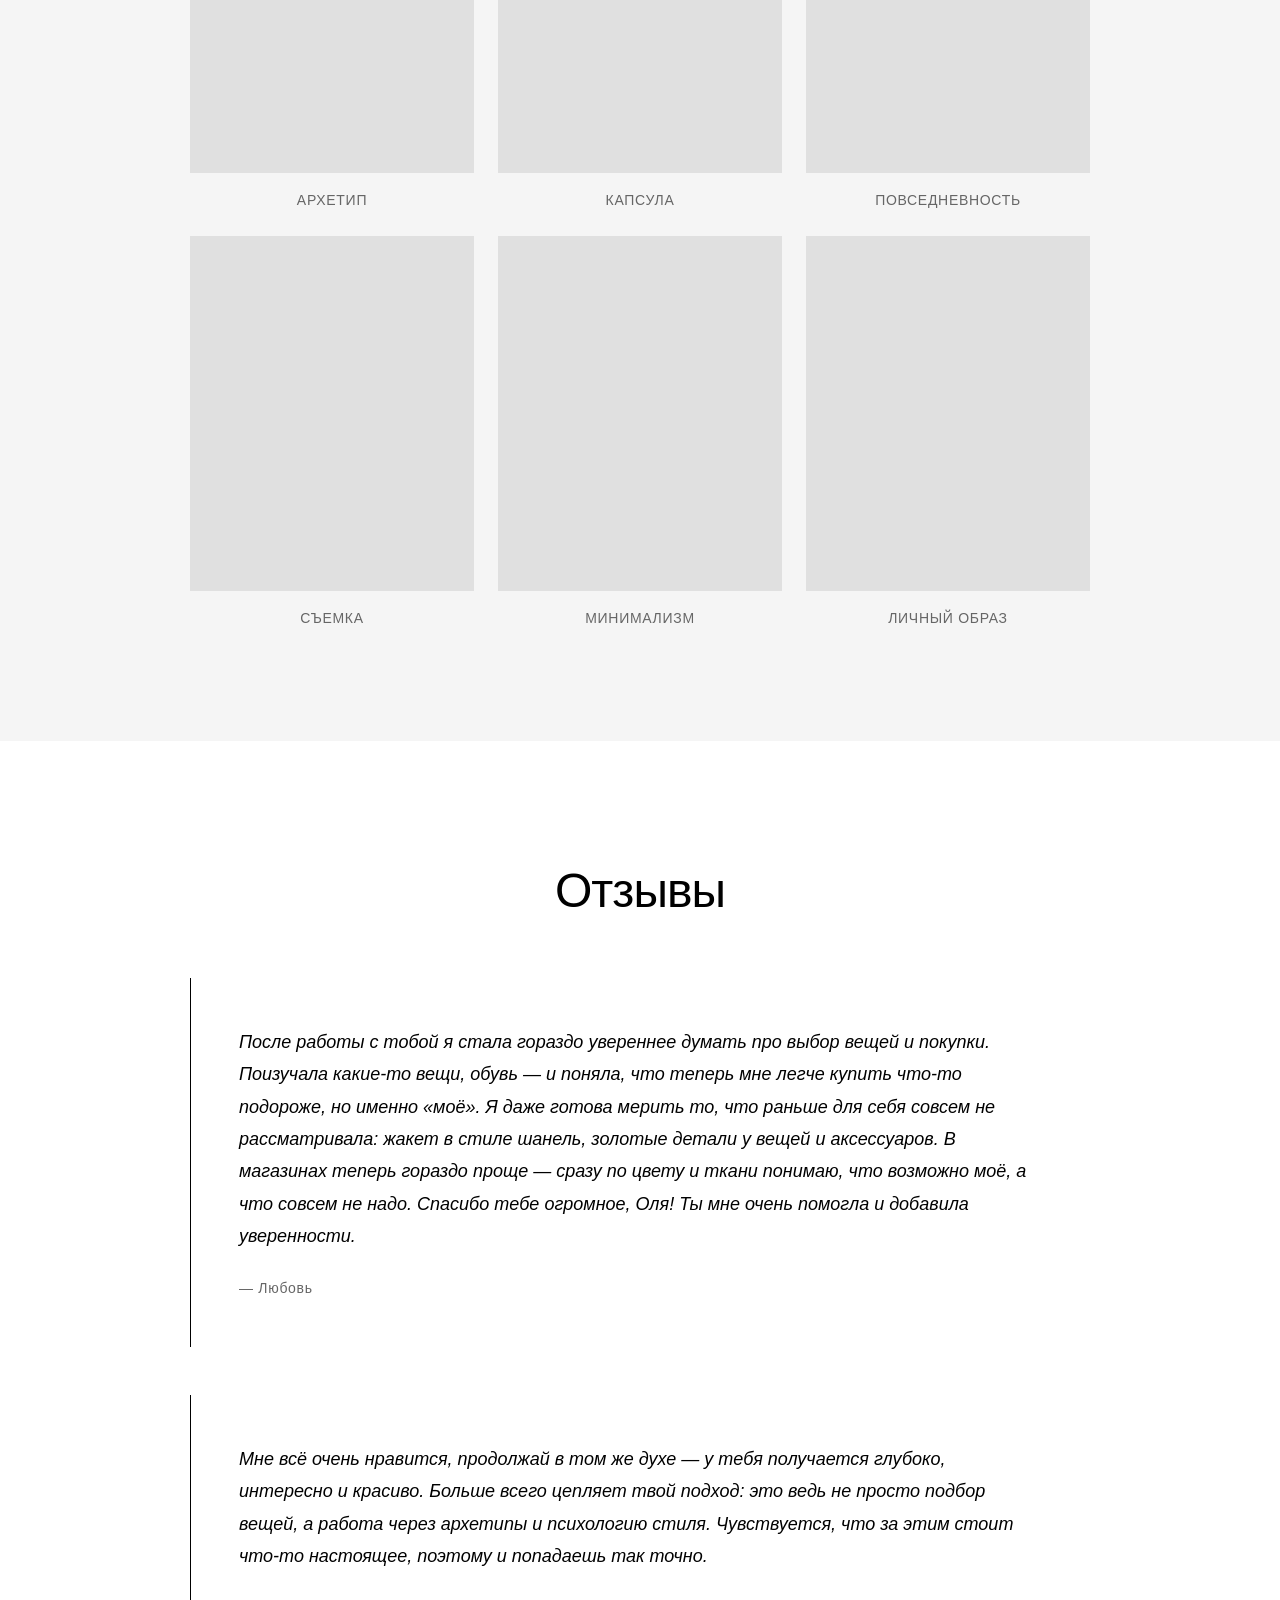
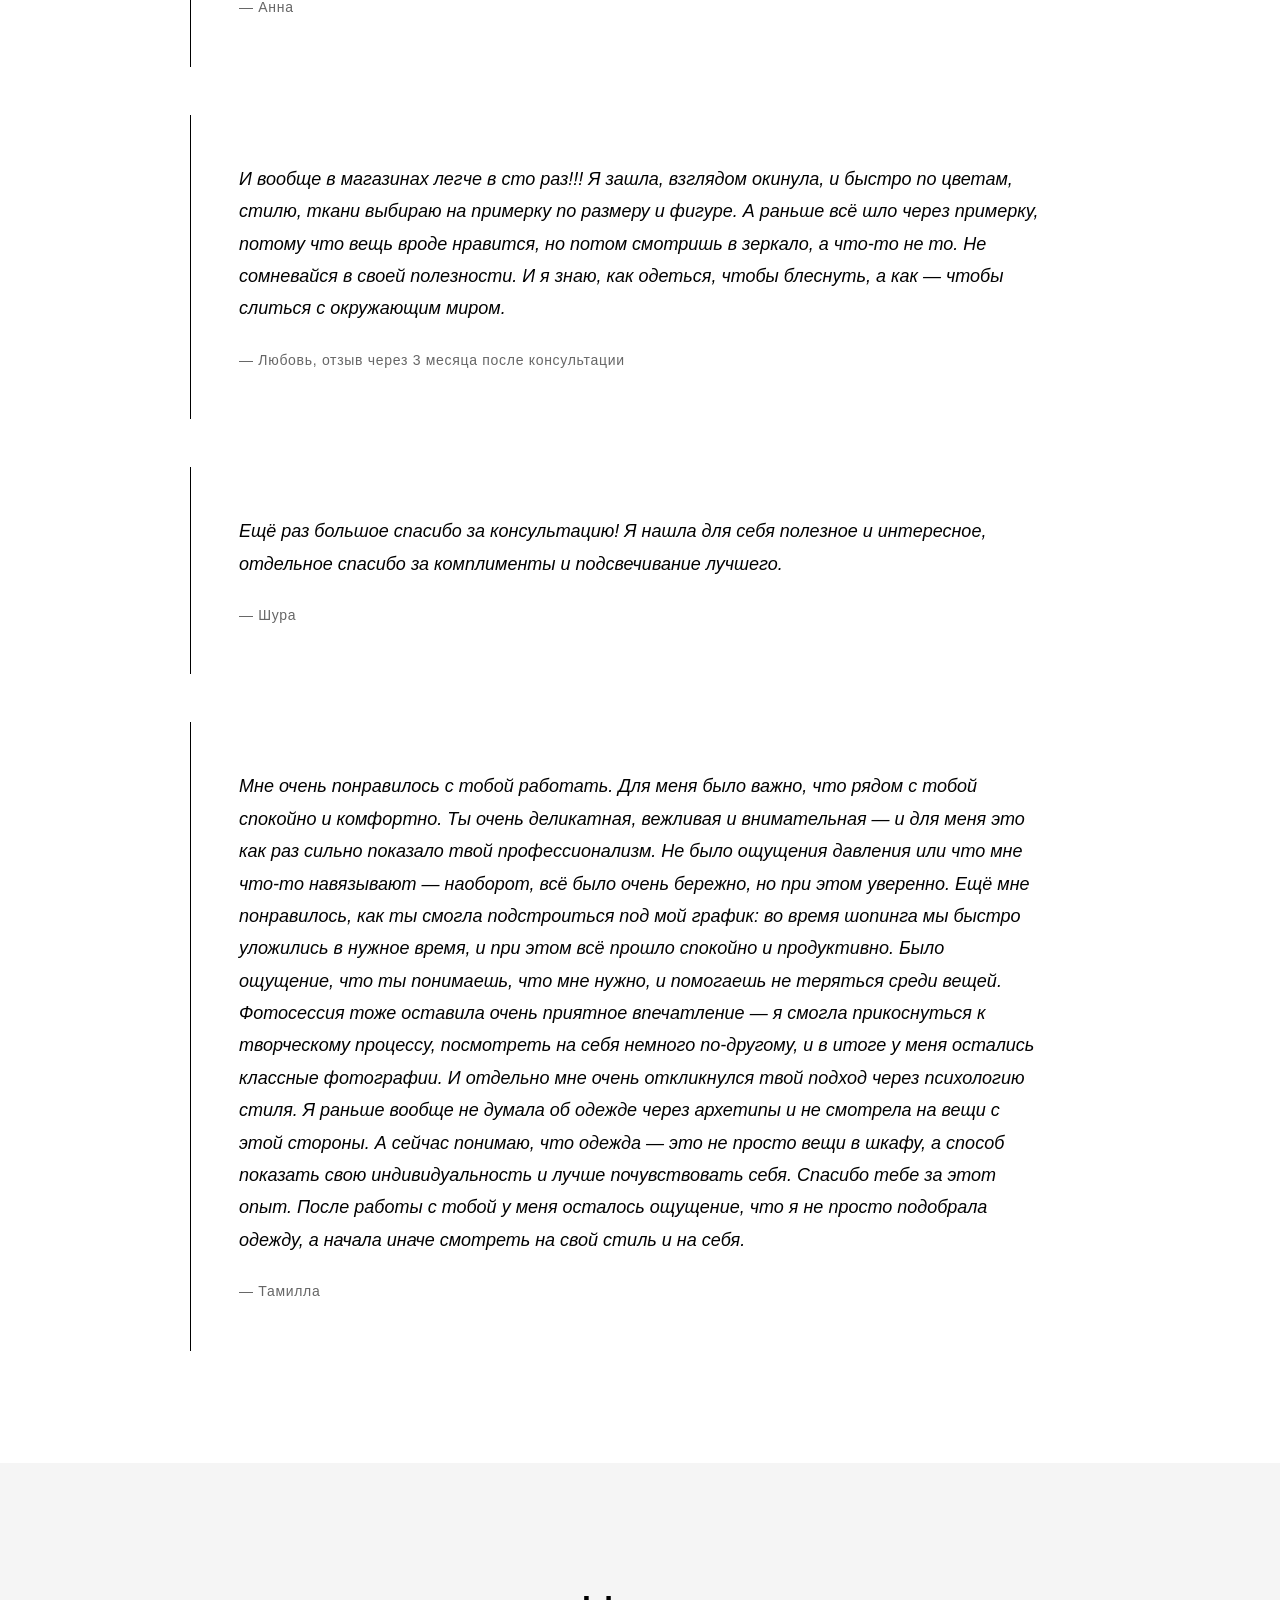
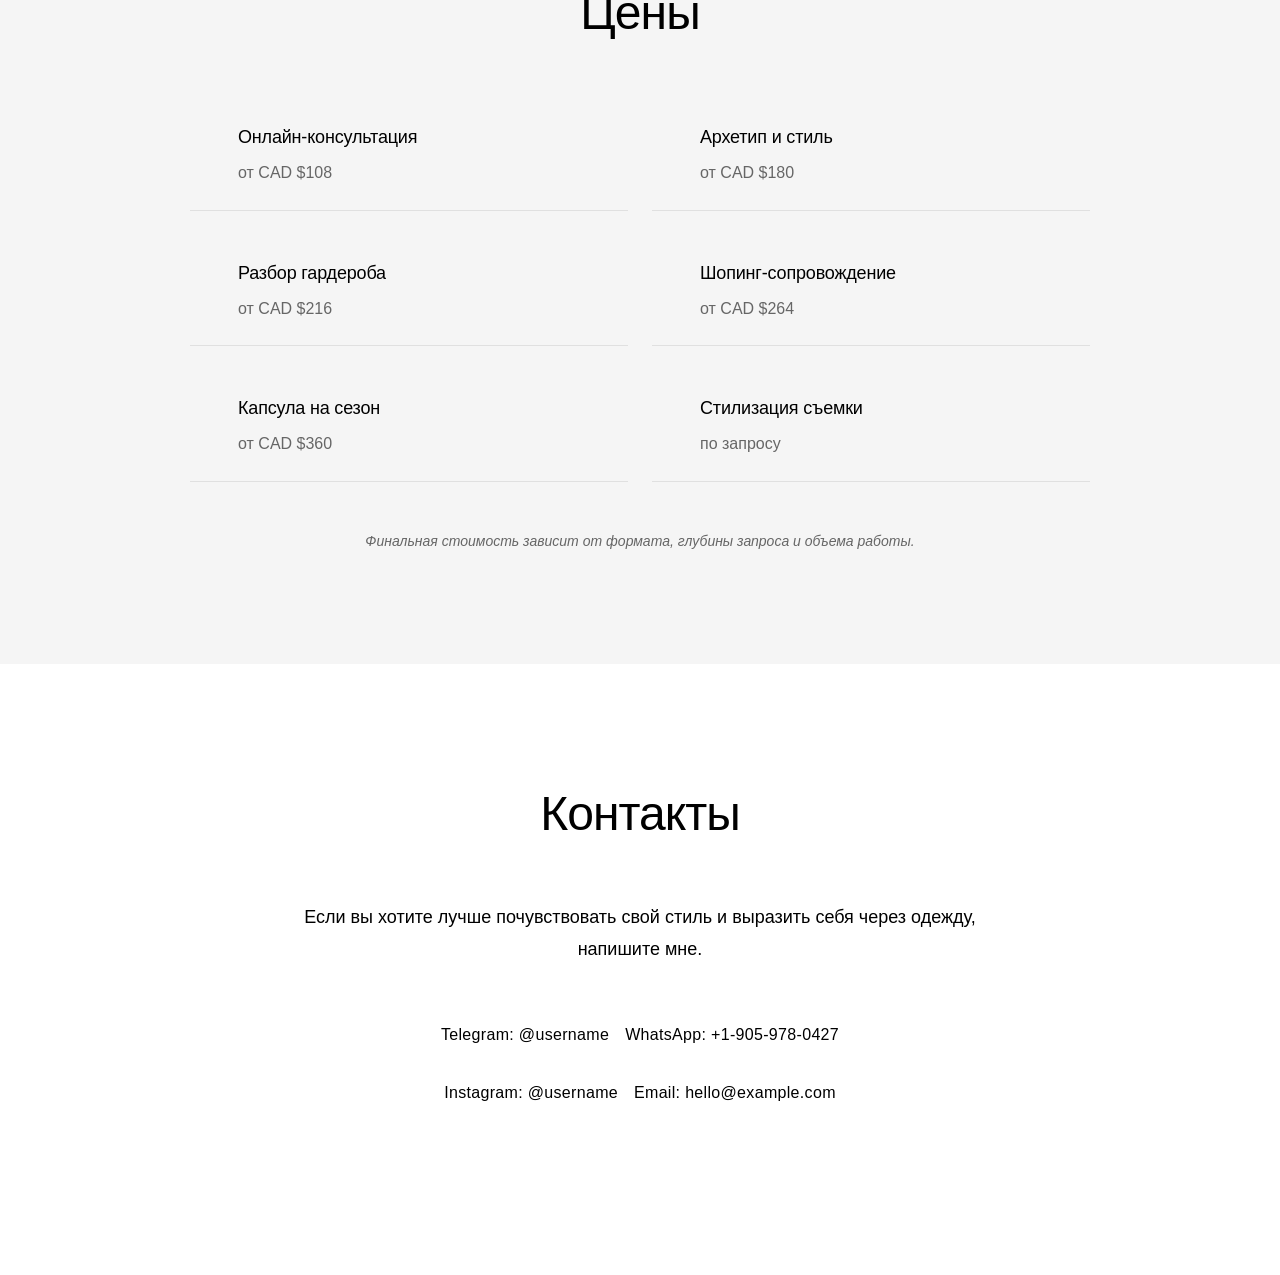
==== commit de446b73: "фвогыеьутеы" ====
--- a/index.html
+++ b/index.html
@@ -51,9 +51,7 @@
                     <p>В работе мы не ищем «правильный» стиль. Мы ищем ваш — тот, в котором есть естественность, опора и ощущение себя.</p>
                 </div>
                 <div class="about-image">
-                    <div class="image-placeholder">
-                        <span>Фото стилиста</span>
-                    </div>
+                    <img src="stylist-photo.jpg" alt="Ольга Лазарева">
                 </div>
             </div>
         </div>
@@ -186,16 +184,24 @@
             <h2 class="section-title">Отзывы</h2>
             <div class="reviews-grid">
                 <div class="review-card">
-                    <p class="review-text">Мне было важно не просто купить новые вещи, а понять, что действительно мое. После работы появилось ощущение ясности и спокойствия.</p>
-                    <p class="review-author">— Мария</p>
-                </div>
-                <div class="review-card">
-                    <p class="review-text">Я увидела, что стиль может быть не про правила, а про внимание к себе. Многие вещи в гардеробе заиграли по-новому.</p>
-                    <p class="review-author">— Екатерина</p>
-                </div>
-                <div class="review-card">
-                    <p class="review-text">Очень бережный подход. Без критики и давления. Было ощущение, что меня не переделывают, а помогают проявиться.</p>
-                    <p class="review-author">— Ольга</p>
+                    <p class="review-text">После работы с тобой я стала гораздо увереннее думать про выбор вещей и покупки. Поизучала какие-то вещи, обувь — и поняла, что теперь мне легче купить что-то подороже, но именно «моё». Я даже готова мерить то, что раньше для себя совсем не рассматривала: жакет в стиле шанель, золотые детали у вещей и аксессуаров. В магазинах теперь гораздо проще — сразу по цвету и ткани понимаю, что возможно моё, а что совсем не надо. Спасибо тебе огромное, Оля! Ты мне очень помогла и добавила уверенности.</p>
+                    <p class="review-author">— Любовь</p>
+                </div>
+                <div class="review-card">
+                    <p class="review-text">Мне всё очень нравится, продолжай в том же духе — у тебя получается глубоко, интересно и красиво. Больше всего цепляет твой подход: это ведь не просто подбор вещей, а работа через архетипы и психологию стиля. Чувствуется, что за этим стоит что-то настоящее, поэтому и попадаешь так точно.</p>
+                    <p class="review-author">— Анна</p>
+                </div>
+                <div class="review-card">
+                    <p class="review-text">И вообще в магазинах легче в сто раз!!! Я зашла, взглядом окинула, и быстро по цветам, стилю, ткани выбираю на примерку по размеру и фигуре. А раньше всё шло через примерку, потому что вещь вроде нравится, но потом смотришь в зеркало, а что-то не то. Не сомневайся в своей полезности. И я знаю, как одеться, чтобы блеснуть, а как — чтобы слиться с окружающим миром.</p>
+                    <p class="review-author">— Любовь, отзыв через 3 месяца после консультации</p>
+                </div>
+                <div class="review-card">
+                    <p class="review-text">Ещё раз большое спасибо за консультацию! Я нашла для себя полезное и интересное, отдельное спасибо за комплименты и подсвечивание лучшего.</p>
+                    <p class="review-author">— Шура</p>
+                </div>
+                <div class="review-card">
+                    <p class="review-text">Мне очень понравилось с тобой работать. Для меня было важно, что рядом с тобой спокойно и комфортно. Ты очень деликатная, вежливая и внимательная — и для меня это как раз сильно показало твой профессионализм. Не было ощущения давления или что мне что-то навязывают — наоборот, всё было очень бережно, но при этом уверенно. Ещё мне понравилось, как ты смогла подстроиться под мой график: во время шопинга мы быстро уложились в нужное время, и при этом всё прошло спокойно и продуктивно. Было ощущение, что ты понимаешь, что мне нужно, и помогаешь не теряться среди вещей. Фотосессия тоже оставила очень приятное впечатление — я смогла прикоснуться к творческому процессу, посмотреть на себя немного по-другому, и в итоге у меня остались классные фотографии. И отдельно мне очень откликнулся твой подход через психологию стиля. Я раньше вообще не думала об одежде через архетипы и не смотрела на вещи с этой стороны. А сейчас понимаю, что одежда — это не просто вещи в шкафу, а способ показать свою индивидуальность и лучше почувствовать себя. Спасибо тебе за этот опыт. После работы с тобой у меня осталось ощущение, что я не просто подобрала одежду, а начала иначе смотреть на свой стиль и на себя.</p>
+                    <p class="review-author">— Тамилла</p>
                 </div>
             </div>
         </div>
@@ -208,23 +214,23 @@
             <div class="pricing-grid">
                 <div class="price-item">
                     <h3 class="price-service">Онлайн-консультация</h3>
-                    <p class="price-amount">от CAD $90</p>
+                    <p class="price-amount">от CAD $108</p>
                 </div>
                 <div class="price-item">
                     <h3 class="price-service">Архетип и стиль</h3>
-                    <p class="price-amount">от CAD $150</p>
+                    <p class="price-amount">от CAD $180</p>
                 </div>
                 <div class="price-item">
                     <h3 class="price-service">Разбор гардероба</h3>
-                    <p class="price-amount">от CAD $180</p>
+                    <p class="price-amount">от CAD $216</p>
                 </div>
                 <div class="price-item">
                     <h3 class="price-service">Шопинг-сопровождение</h3>
-                    <p class="price-amount">от CAD $220</p>
+                    <p class="price-amount">от CAD $264</p>
                 </div>
                 <div class="price-item">
                     <h3 class="price-service">Капсула на сезон</h3>
-                    <p class="price-amount">от CAD $300</p>
+                    <p class="price-amount">от CAD $360</p>
                 </div>
                 <div class="price-item">
                     <h3 class="price-service">Стилизация съемки</h3>
@@ -242,7 +248,7 @@
             <p class="contact-intro">Если вы хотите лучше почувствовать свой стиль и выразить себя через одежду, напишите мне.</p>
             <div class="contact-links">
                 <a href="https://t.me/username" class="contact-link" target="_blank" rel="noopener noreferrer">Telegram: @username</a>
-                <a href="https://wa.me/10000000000" class="contact-link" target="_blank" rel="noopener noreferrer">WhatsApp: +1 000 000 0000</a>
+                <a href="https://wa.me/19059780427" class="contact-link" target="_blank" rel="noopener noreferrer">WhatsApp: +1-905-978-0427</a>
                 <a href="https://instagram.com/username" class="contact-link" target="_blank" rel="noopener noreferrer">Instagram: @username</a>
                 <a href="mailto:hello@example.com" class="contact-link">Email: hello@example.com</a>
             </div>
--- a/styles.css
+++ b/styles.css
@@ -262,6 +262,18 @@
 
 .about-text p:last-child {
     margin-bottom: 0;
+}
+
+.about-image {
+    aspect-ratio: 3/4;
+    overflow: hidden;
+}
+
+.about-image img {
+    width: 100%;
+    height: 100%;
+    object-fit: cover;
+    display: block;
 }
 
 .image-placeholder {
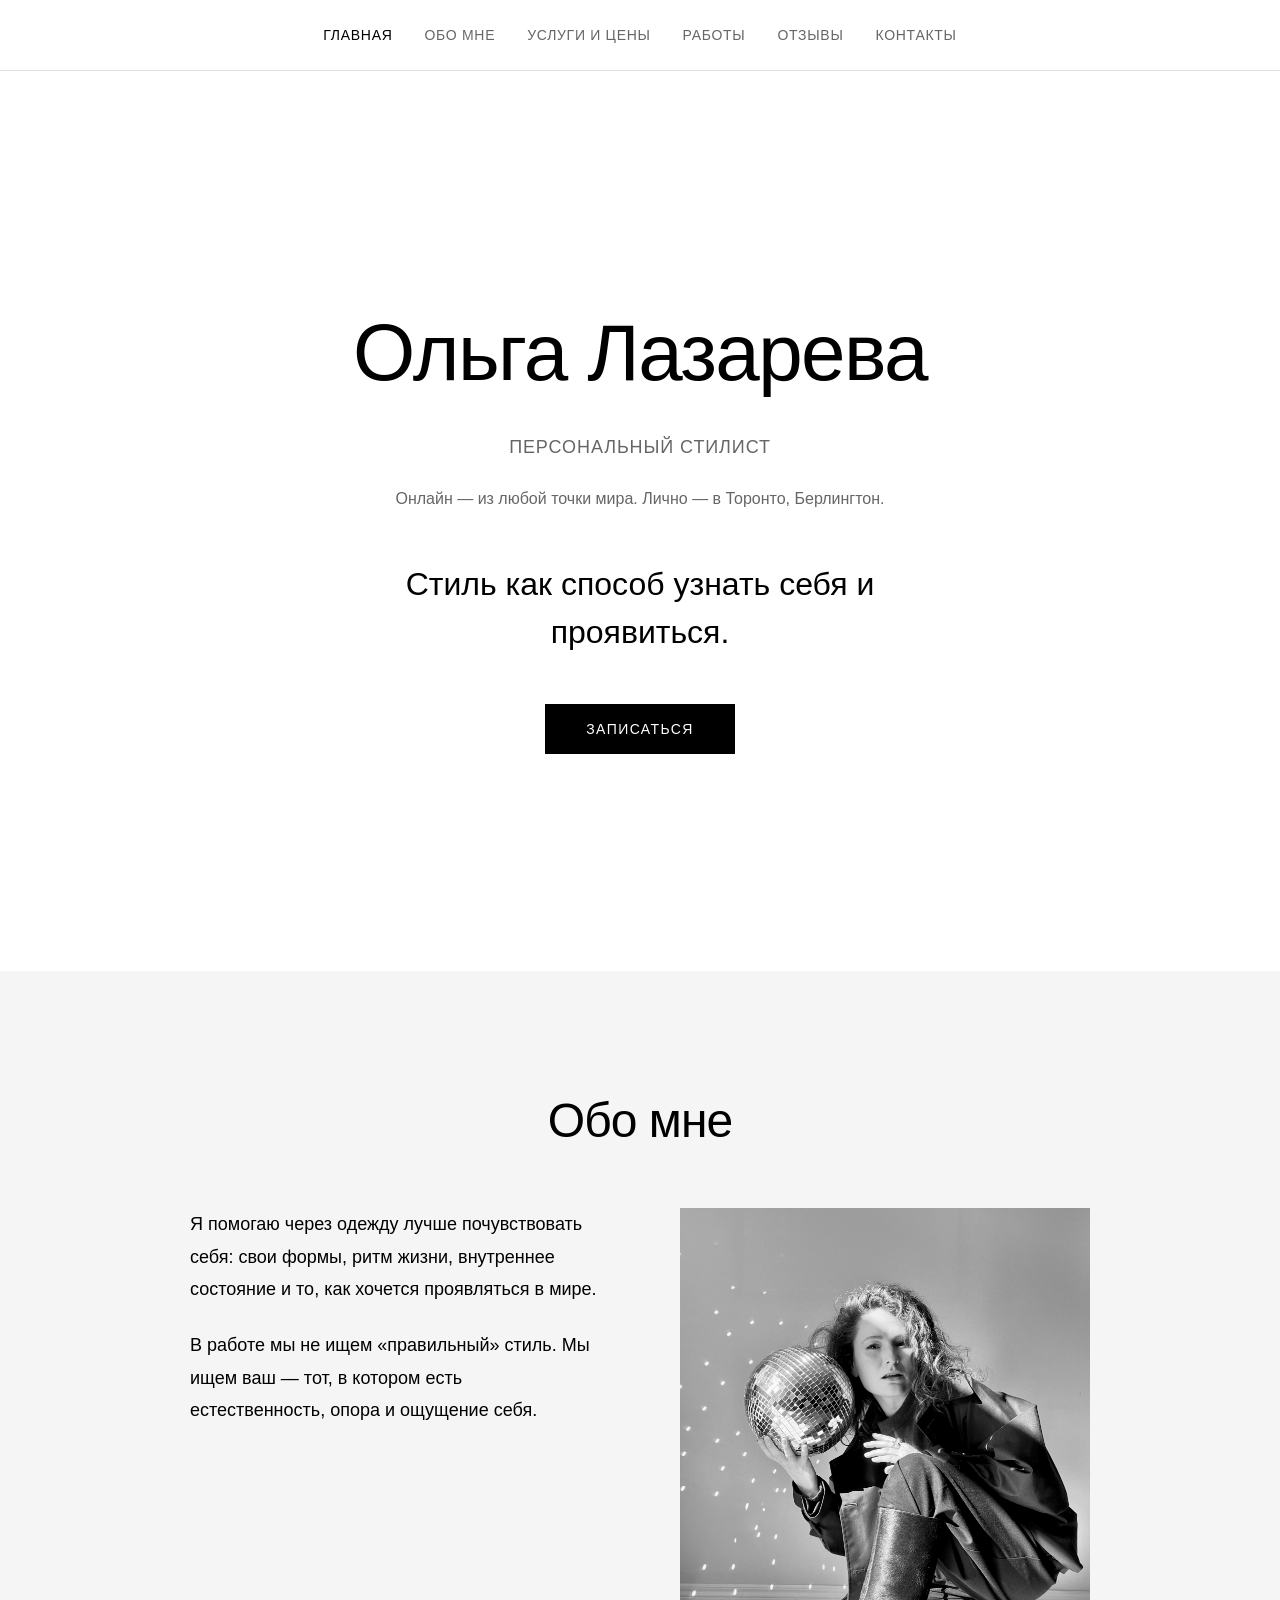
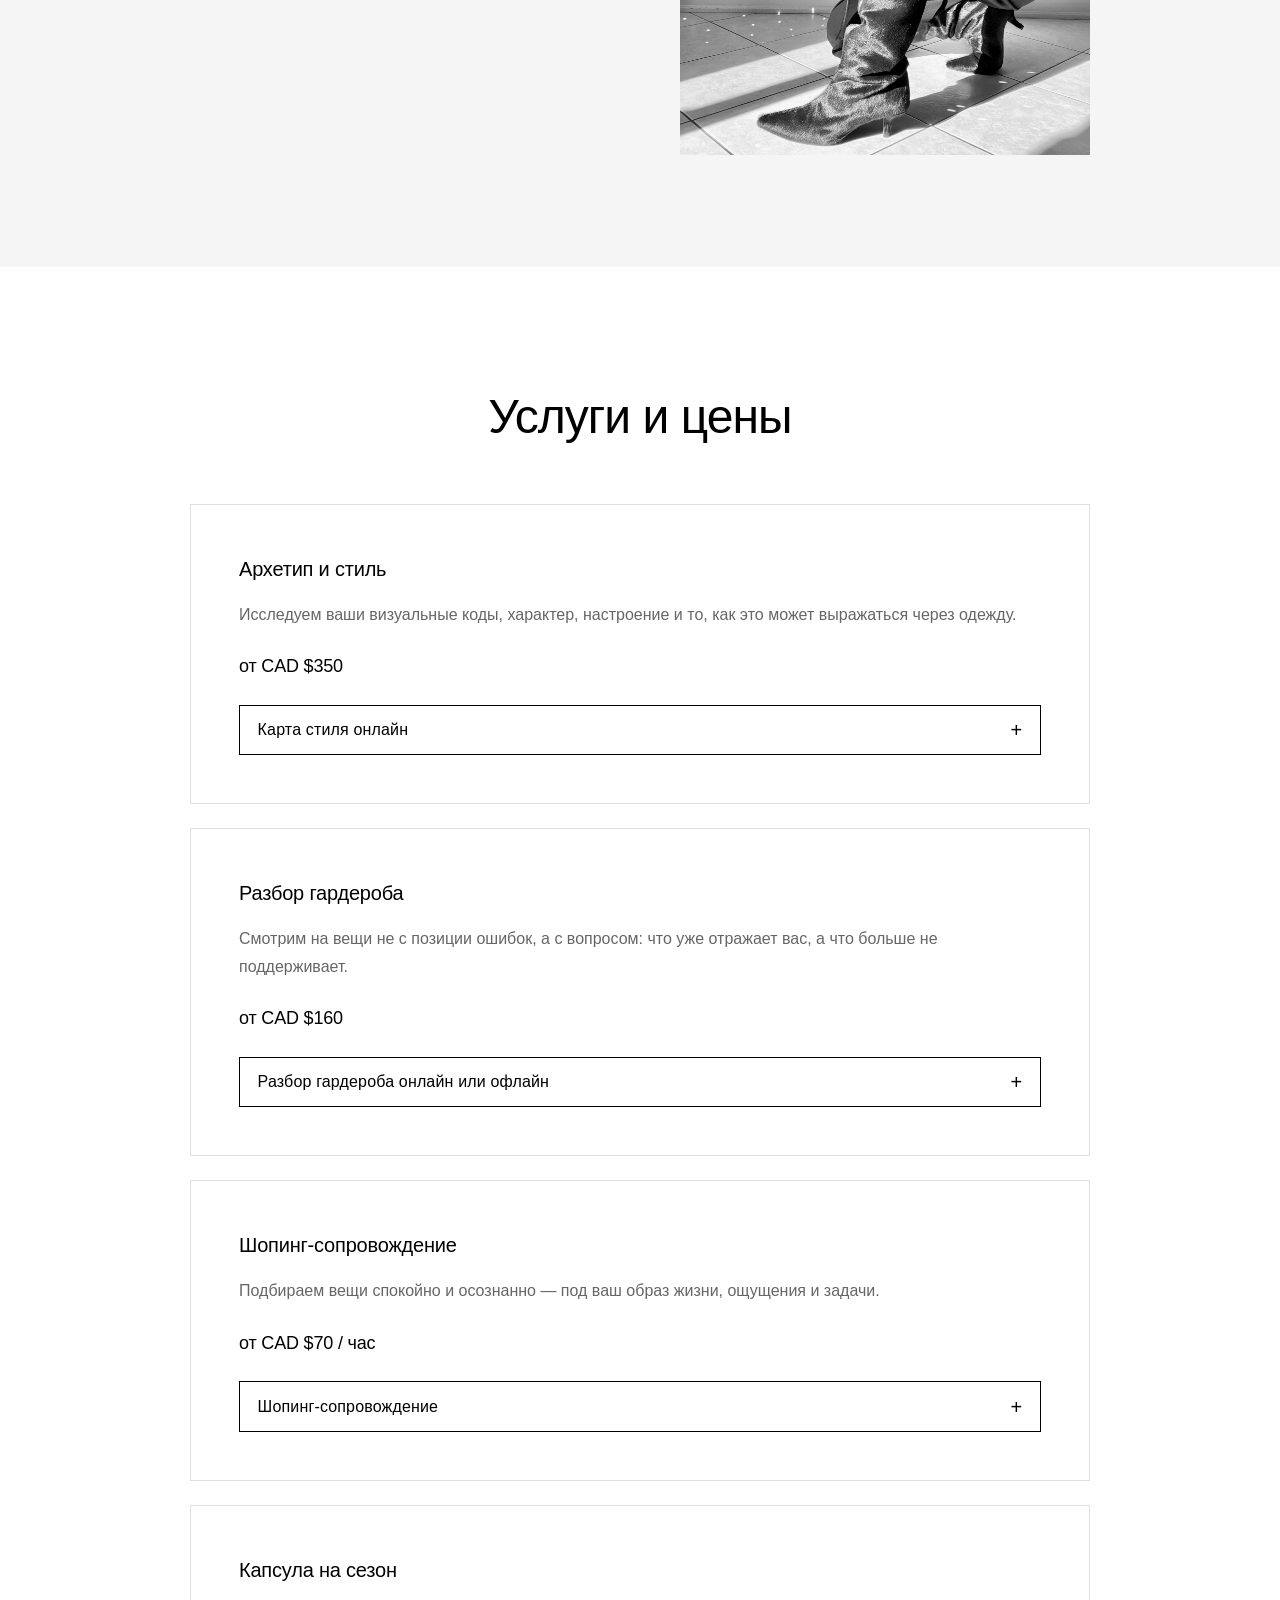
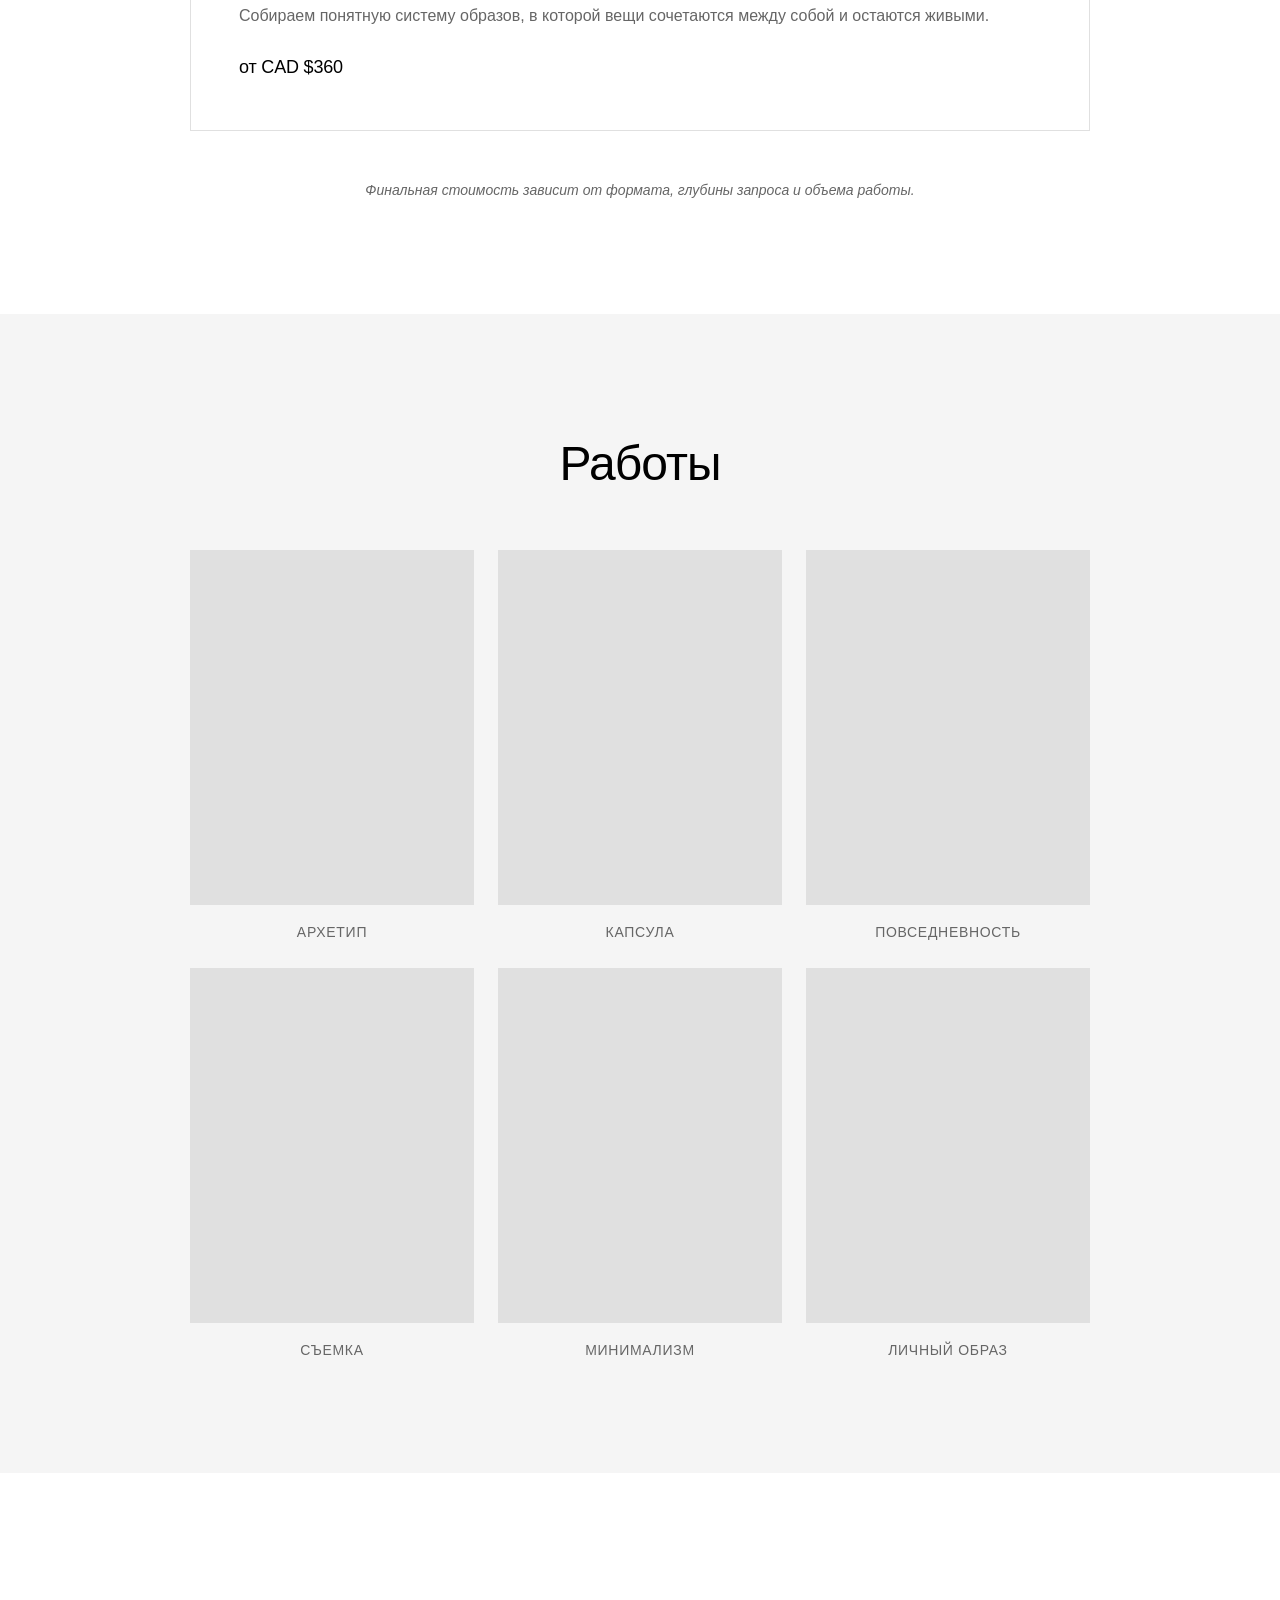
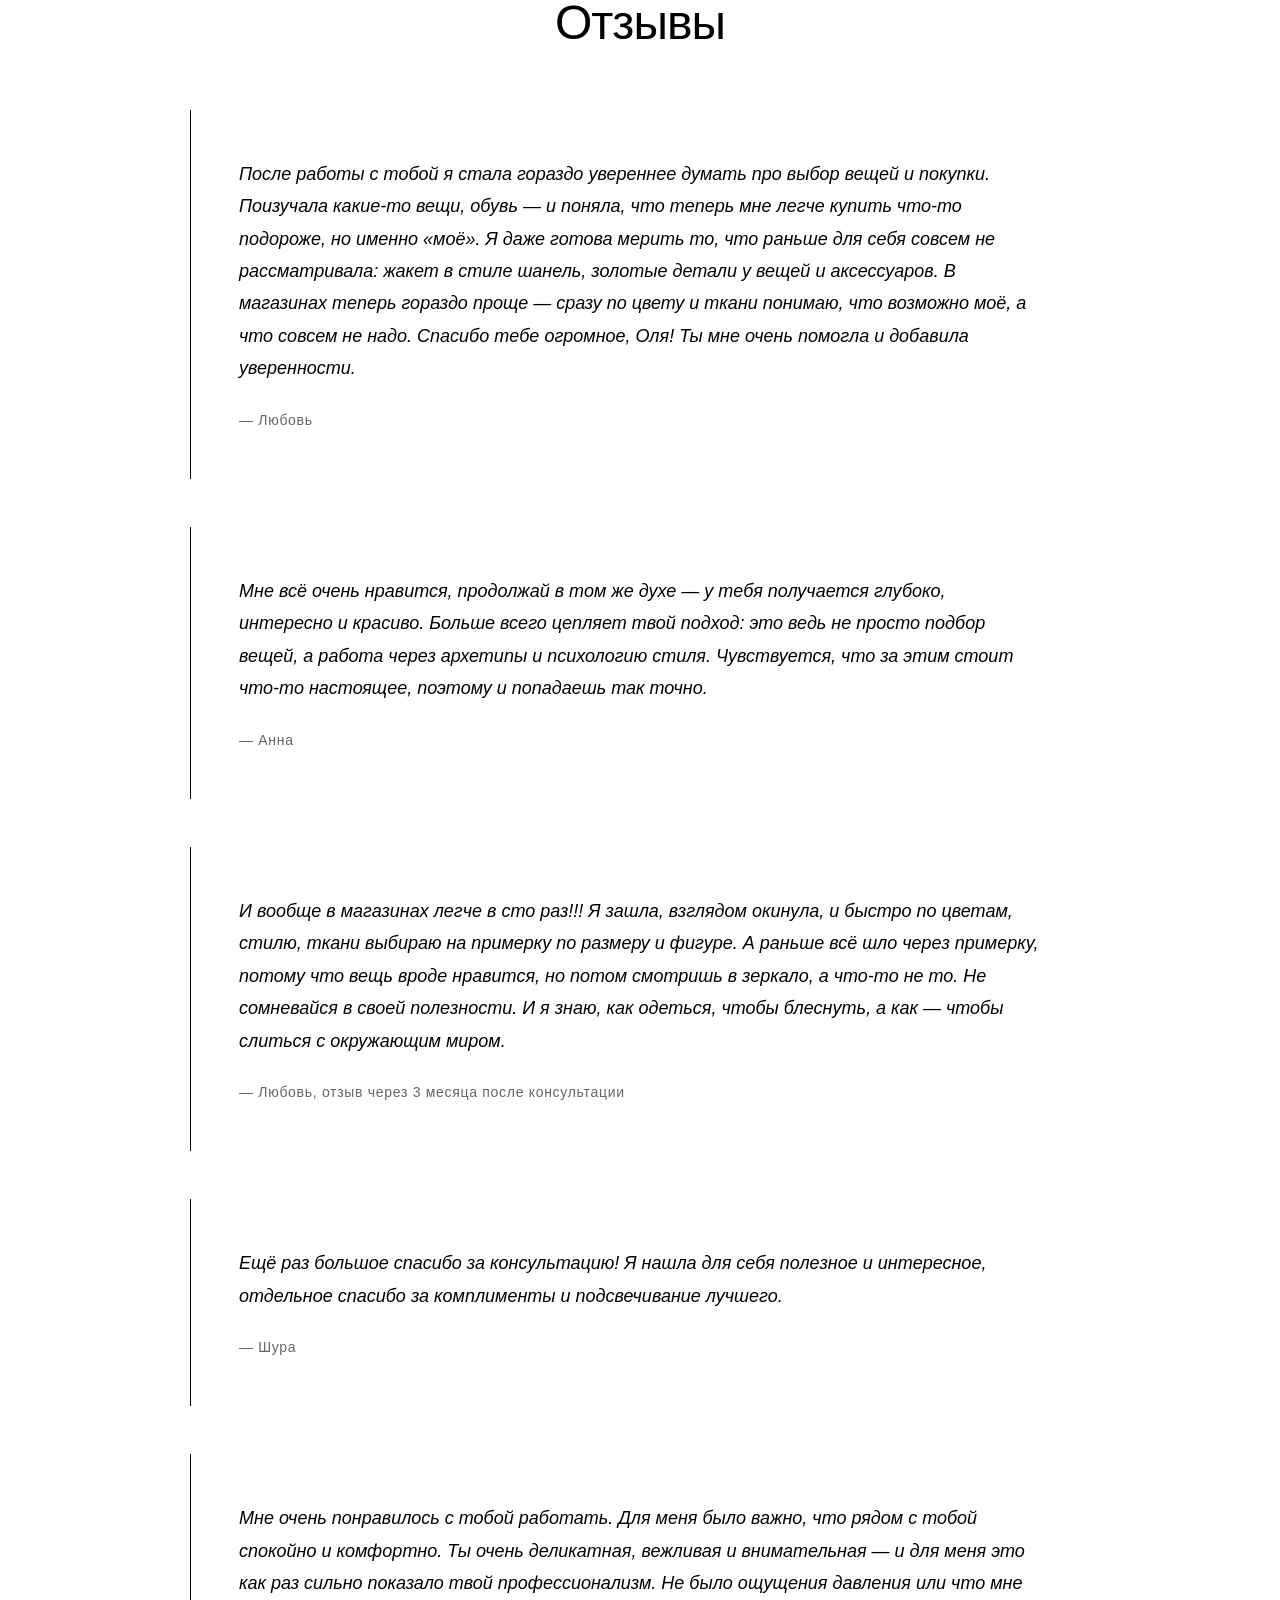
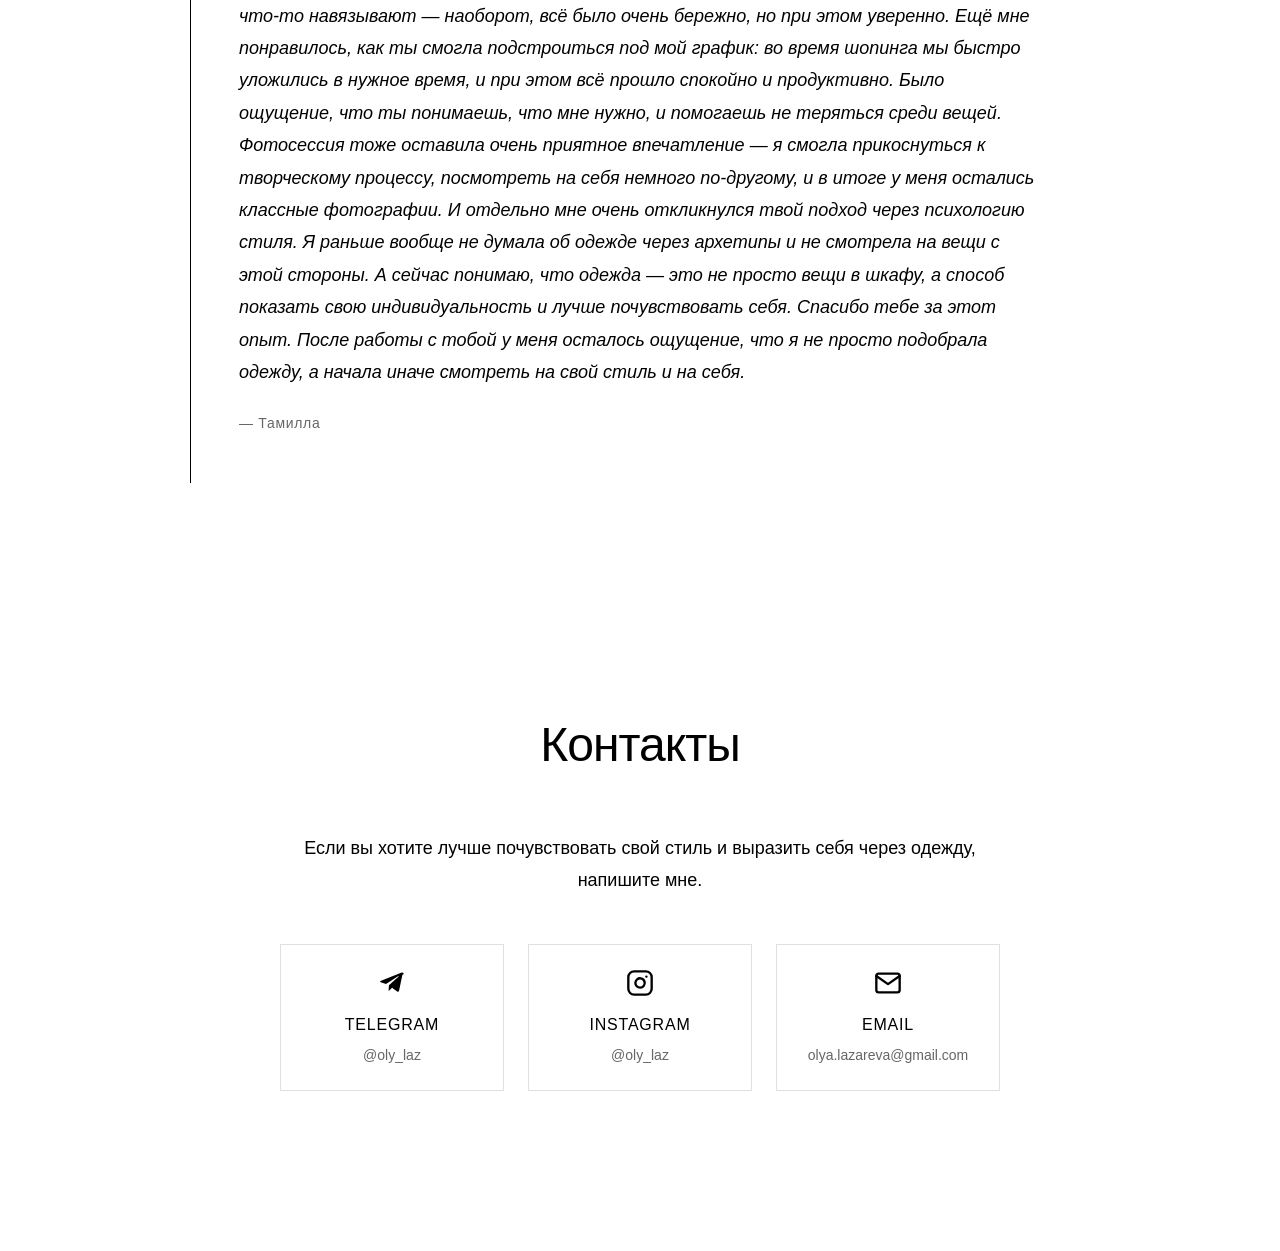
==== commit 1057409c: "next changes" ====
--- a/index.html
+++ b/index.html
@@ -20,12 +20,9 @@
         <div class="nav-container" id="navContainer">
             <a href="#hero" class="nav-link active">Главная</a>
             <a href="#about" class="nav-link">Обо мне</a>
-            <a href="#services" class="nav-link">Услуги</a>
-            <a href="#format" class="nav-link">Формат</a>
-            <a href="#process" class="nav-link">Процесс</a>
+            <a href="#services" class="nav-link">Услуги и цены</a>
             <a href="#works" class="nav-link">Работы</a>
             <a href="#reviews" class="nav-link">Отзывы</a>
-            <a href="#pricing" class="nav-link">Цены</a>
             <a href="#contact" class="nav-link">Контакты</a>
         </div>
     </nav>
@@ -35,7 +32,7 @@
         <div class="container">
             <h1 class="hero-name">Ольга Лазарева</h1>
             <p class="hero-subtitle">Персональный стилист</p>
-            <p class="hero-location">Онлайн — из любой точки мира. Лично — в GTA.</p>
+            <p class="hero-location">Онлайн — из любой точки мира. Лично — в Торонто, Берлингтон.</p>
             <p class="hero-tagline">Стиль как способ узнать себя и проявиться.</p>
             <button class="btn btn-primary cta-button">Записаться</button>
         </div>
@@ -57,79 +54,117 @@
         </div>
     </section>
 
-    <!-- Services Section -->
+    <!-- Services & Pricing Section -->
     <section id="services" class="section services">
         <div class="container">
-            <h2 class="section-title">Услуги</h2>
+            <h2 class="section-title">Услуги и цены</h2>
             <div class="services-grid">
                 <div class="service-card">
                     <h3 class="service-title">Архетип и стиль</h3>
                     <p class="service-description">Исследуем ваши визуальные коды, характер, настроение и то, как это может выражаться через одежду.</p>
+                    <p class="service-price service-price--inline">от CAD $350</p>
+                    <button class="service-toggle" type="button" aria-expanded="false" aria-controls="archetype-details">
+                        <span>Карта стиля онлайн</span>
+                        <span class="service-toggle-icon" aria-hidden="true">+</span>
+                    </button>
+                    <div class="service-details" id="archetype-details" hidden>
+                        <p class="service-details-meta"><strong>Формат:</strong> индивидуальная работа онлайн</p>
+                        <p class="service-details-meta"><strong>Стоимость:</strong> 350 CAD</p>
+                        <p class="service-details-subtitle">Структура альбома:</p>
+                        <p class="service-details-group">Архетипы:</p>
+                        <ul class="service-details-list">
+                            <li>ведущий</li>
+                            <li>дополнительный</li>
+                            <li>вспомогательный</li>
+                        </ul>
+                        <p class="service-details-group">Анализ внешности:</p>
+                        <ul class="service-details-list">
+                            <li>линии лица</li>
+                            <li>фактуры, которые усиливают внешность</li>
+                        </ul>
+                        <p class="service-details-group">Цветовая палитра:</p>
+                        <ul class="service-details-list">
+                            <li>базовые цвета</li>
+                            <li>акцентные</li>
+                            <li>гармоничные сочетания</li>
+                        </ul>
+                        <p class="service-details-group">Мудборд:</p>
+                        <ul class="service-details-list">
+                            <li>визуальное направление</li>
+                            <li>примеры костюмных ансамблей</li>
+                            <li>цветовые сочетания</li>
+                        </ul>
+                        <p class="service-details-group">Микс архетипов:</p>
+                        <ul class="service-details-list">
+                            <li>как сочетать архетипы между собой</li>
+                            <li>примеры комбинаций</li>
+                        </ul>
+                        <p class="service-details-group">Аксессуарная группа:</p>
+                        <ul class="service-details-list">
+                            <li>украшения</li>
+                            <li>сумки</li>
+                            <li>обувь (через призму линий и архетипов)</li>
+                        </ul>
+                        <p class="service-details-subtitle">Результат:</p>
+                        <p class="service-details-meta">клиент получает опорный альбом (PDF), с которым может самостоятельно ходить на шоппинг и принимать решения, опираясь на свой стиль.</p>
+                    </div>
                 </div>
                 <div class="service-card">
                     <h3 class="service-title">Разбор гардероба</h3>
                     <p class="service-description">Смотрим на вещи не с позиции ошибок, а с вопросом: что уже отражает вас, а что больше не поддерживает.</p>
+                    <p class="service-price service-price--inline">от CAD $160</p>
+                    <button class="service-toggle" type="button" aria-expanded="false" aria-controls="wardrobe-details">
+                        <span>Разбор гардероба онлайн или офлайн</span>
+                        <span class="service-toggle-icon" aria-hidden="true">+</span>
+                    </button>
+                    <div class="service-details" id="wardrobe-details" hidden>
+                        <p class="service-details-meta"><strong>Формат:</strong> онлайн или офлайн</p>
+                        <p class="service-details-meta"><strong>Стоимость:</strong> от CAD $160 — 2 часа (2–4 часа в зависимости от объёма гардероба). Поддержка 3 месяца.</p>
+                        <p class="service-details-subtitle">Цель:</p>
+                        <ul class="service-details-list">
+                            <li>убрать лишние вещи</li>
+                            <li>оставить подходящие</li>
+                            <li>определить, чего не хватает</li>
+                            <li>сделать аудит гардероба</li>
+                        </ul>
+                        <p class="service-details-subtitle">Что входит:</p>
+                        <ul class="service-details-list">
+                            <li>разбор текущего гардероба</li>
+                            <li>рекомендации по сочетанию вещей и ссылки на нужные вещи</li>
+                            <li>выявление недостающих элементов</li>
+                            <li>список необходимых вещей</li>
+                            <li>объяснение, зачем нужна каждая позиция</li>
+                        </ul>
+                    </div>
                 </div>
                 <div class="service-card">
                     <h3 class="service-title">Шопинг-сопровождение</h3>
                     <p class="service-description">Подбираем вещи спокойно и осознанно — под ваш образ жизни, ощущения и задачи.</p>
+                    <p class="service-price service-price--inline">от CAD $70 / час</p>
+                    <button class="service-toggle" type="button" aria-expanded="false" aria-controls="shopping-details">
+                        <span>Шопинг-сопровождение</span>
+                        <span class="service-toggle-icon" aria-hidden="true">+</span>
+                    </button>
+                    <div class="service-details" id="shopping-details" hidden>
+                        <p class="service-details-meta"><strong>Формат:</strong> офлайн</p>
+                        <p class="service-details-meta"><strong>Стоимость:</strong> 70 CAD, минимум 2 часа + 30 минут кофе и беседа.</p>
+                        <p class="service-details-subtitle">Что входит:</p>
+                        <ul class="service-details-list">
+                            <li>сопровождение во время шопинга</li>
+                            <li>объяснение выбора (почему подходит / не подходит)</li>
+                            <li>обучение сочетанию вещей</li>
+                        </ul>
+                        <p class="service-details-subtitle">Результат:</p>
+                        <p class="service-details-meta">клиент учится самостоятельно выбирать и покупать вещи.</p>
+                    </div>
                 </div>
                 <div class="service-card">
                     <h3 class="service-title">Капсула на сезон</h3>
                     <p class="service-description">Собираем понятную систему образов, в которой вещи сочетаются между собой и остаются живыми.</p>
-                </div>
-                <div class="service-card">
-                    <h3 class="service-title">Стилизация съемок</h3>
-                    <p class="service-description">Создаем визуальный образ для личных, творческих или брендовых съемок.</p>
-                </div>
-            </div>
-        </div>
-    </section>
-
-    <!-- Work Format Section -->
-    <section id="format" class="section format">
-        <div class="container">
-            <h2 class="section-title">Формат работы</h2>
-            <p class="format-intro">Работа возможна удаленно из любой точки мира или лично в районе GTA — Greater Toronto Area.</p>
-            <div class="format-grid">
-                <div class="format-card">
-                    <h3 class="format-title">Онлайн</h3>
-                    <p class="format-description">Консультации, архетип, разбор гардероба, капсулы, подбор вещей и рекомендации.</p>
-                </div>
-                <div class="format-card">
-                    <h3 class="format-title">Лично в GTA</h3>
-                    <p class="format-description">Разбор гардероба, шопинг-сопровождение, стилизация съемок и индивидуальные встречи.</p>
-                </div>
-            </div>
-        </div>
-    </section>
-
-    <!-- Process Section -->
-    <section id="process" class="section process">
-        <div class="container">
-            <h2 class="section-title">Как проходит работа</h2>
-            <div class="process-steps">
-                <div class="process-step">
-                    <div class="step-number">01.</div>
-                    <h3 class="step-title">Запрос</h3>
-                    <p class="step-description">Вы рассказываете, с чем хотите прийти: стиль, гардероб, образ, переходный период или поиск себя.</p>
-                </div>
-                <div class="process-step">
-                    <div class="step-number">02.</div>
-                    <h3 class="step-title">Исследование</h3>
-                    <p class="step-description">Мы обсуждаем ваш ритм жизни, визуальные ориентиры, ощущения, архетипы и то, что хочется проявить.</p>
-                </div>
-                <div class="process-step">
-                    <div class="step-number">03.</div>
-                    <h3 class="step-title">Подбор</h3>
-                    <p class="step-description">Я собираю рекомендации, образы, сочетания или список вещей — в зависимости от формата работы.</p>
-                </div>
-                <div class="process-step">
-                    <div class="step-number">04.</div>
-                    <h3 class="step-title">Интеграция</h3>
-                    <p class="step-description">Вы получаете не набор правил, а понятную опору, которую можно постепенно внедрять в жизнь.</p>
-                </div>
-            </div>
+                    <p class="service-price">от CAD $360</p>
+                </div>
+            </div>
+            <p class="pricing-note">Финальная стоимость зависит от формата, глубины запроса и объема работы.</p>
         </div>
     </section>
 
@@ -207,50 +242,27 @@
         </div>
     </section>
 
-    <!-- Pricing Section -->
-    <section id="pricing" class="section pricing">
-        <div class="container">
-            <h2 class="section-title">Цены</h2>
-            <div class="pricing-grid">
-                <div class="price-item">
-                    <h3 class="price-service">Онлайн-консультация</h3>
-                    <p class="price-amount">от CAD $108</p>
-                </div>
-                <div class="price-item">
-                    <h3 class="price-service">Архетип и стиль</h3>
-                    <p class="price-amount">от CAD $180</p>
-                </div>
-                <div class="price-item">
-                    <h3 class="price-service">Разбор гардероба</h3>
-                    <p class="price-amount">от CAD $216</p>
-                </div>
-                <div class="price-item">
-                    <h3 class="price-service">Шопинг-сопровождение</h3>
-                    <p class="price-amount">от CAD $264</p>
-                </div>
-                <div class="price-item">
-                    <h3 class="price-service">Капсула на сезон</h3>
-                    <p class="price-amount">от CAD $360</p>
-                </div>
-                <div class="price-item">
-                    <h3 class="price-service">Стилизация съемки</h3>
-                    <p class="price-amount">по запросу</p>
-                </div>
-            </div>
-            <p class="pricing-note">Финальная стоимость зависит от формата, глубины запроса и объема работы.</p>
-        </div>
-    </section>
-
     <!-- Contact Section -->
     <section id="contact" class="section contact">
         <div class="container">
             <h2 class="section-title">Контакты</h2>
             <p class="contact-intro">Если вы хотите лучше почувствовать свой стиль и выразить себя через одежду, напишите мне.</p>
-            <div class="contact-links">
-                <a href="https://t.me/username" class="contact-link" target="_blank" rel="noopener noreferrer">Telegram: @username</a>
-                <a href="https://wa.me/19059780427" class="contact-link" target="_blank" rel="noopener noreferrer">WhatsApp: +1-905-978-0427</a>
-                <a href="https://instagram.com/username" class="contact-link" target="_blank" rel="noopener noreferrer">Instagram: @username</a>
-                <a href="mailto:hello@example.com" class="contact-link">Email: hello@example.com</a>
+            <div class="contact-cards">
+                <a href="https://t.me/oly_laz" class="contact-card" target="_blank" rel="noopener noreferrer">
+                    <svg class="contact-icon" viewBox="0 0 24 24" fill="currentColor" aria-hidden="true"><path d="M21.94 4.5c.25-1.07-.62-1.86-1.6-1.47L2.6 10.07c-1.1.43-1.08 1.05-.2 1.32l4.45 1.39 10.3-6.5c.49-.3.93-.13.57.2l-8.34 7.53-.32 4.59c.45 0 .65-.2.88-.43l2.12-2.05 4.4 3.25c.81.45 1.39.22 1.59-.75l2.88-13.6z"/></svg>
+                    <span class="contact-card-name">Telegram</span>
+                    <span class="contact-card-handle">@oly_laz</span>
+                </a>
+                <a href="https://instagram.com/oly_laz" class="contact-card" target="_blank" rel="noopener noreferrer">
+                    <svg class="contact-icon" viewBox="0 0 24 24" fill="none" stroke="currentColor" stroke-width="2" stroke-linecap="round" stroke-linejoin="round" aria-hidden="true"><rect x="2" y="2" width="20" height="20" rx="5" ry="5"/><path d="M16 11.37A4 4 0 1 1 12.63 8 4 4 0 0 1 16 11.37z"/><line x1="17.5" y1="6.5" x2="17.51" y2="6.5"/></svg>
+                    <span class="contact-card-name">Instagram</span>
+                    <span class="contact-card-handle">@oly_laz</span>
+                </a>
+                <a href="mailto:olya.lazareva@gmail.com" class="contact-card">
+                    <svg class="contact-icon" viewBox="0 0 24 24" fill="none" stroke="currentColor" stroke-width="2" stroke-linecap="round" stroke-linejoin="round" aria-hidden="true"><rect x="2" y="4" width="20" height="16" rx="2"/><path d="M2 6l10 7 10-7"/></svg>
+                    <span class="contact-card-name">Email</span>
+                    <span class="contact-card-handle">olya.lazareva@gmail.com</span>
+                </a>
             </div>
         </div>
     </section>
--- a/styles.css
+++ b/styles.css
@@ -301,6 +301,8 @@
     padding: var(--spacing-md);
     border: 1px solid var(--color-border);
     transition: border-color 0.3s ease;
+    display: flex;
+    flex-direction: column;
 }
 
 .service-card:hover {
@@ -321,90 +323,93 @@
     font-weight: 300;
 }
 
-/* Format Section */
-.format {
-    background-color: var(--color-gray-light);
-}
-
-.format-intro {
-    text-align: center;
+.service-price {
+    margin-top: auto;
+    padding-top: var(--spacing-sm);
     font-size: 1.125rem;
-    line-height: 1.8;
-    margin-bottom: var(--spacing-md);
-    max-width: 700px;
-    margin-left: auto;
-    margin-right: auto;
-    font-weight: 300;
-}
-
-.format-grid {
-    display: grid;
-    grid-template-columns: 1fr;
-    gap: var(--spacing-sm);
-    max-width: 900px;
-    margin: 0 auto;
-}
-
-.format-card {
-    padding: var(--spacing-md);
-    border: 1px solid var(--color-border);
-    background-color: var(--color-white);
-    transition: border-color 0.3s ease;
-}
-
-.format-card:hover {
-    border-color: var(--color-black);
-}
-
-.format-title {
+    font-weight: 400;
+    letter-spacing: -0.01em;
+    color: var(--color-black);
+}
+
+.service-price--inline {
+    margin-top: auto;
+    padding-bottom: var(--spacing-sm);
+}
+
+.service-toggle {
+    margin-top: 0;
+    display: flex;
+    align-items: center;
+    justify-content: space-between;
+    gap: 1rem;
+    width: 100%;
+    text-align: left;
+    background: none;
+    border: 1px solid var(--color-black);
+    color: var(--color-black);
+    font-family: inherit;
+    font-size: 1rem;
+    letter-spacing: 0.01em;
+    padding: 0.9rem 1.1rem;
+    cursor: pointer;
+    transition: background-color 0.3s ease, color 0.3s ease;
+}
+
+.service-toggle:hover {
+    background-color: var(--color-black);
+    color: var(--color-white);
+}
+
+.service-toggle-icon {
     font-size: 1.25rem;
-    font-weight: 400;
-    margin-bottom: 1rem;
-    letter-spacing: -0.01em;
-}
-
-.format-description {
+    line-height: 1;
+    flex-shrink: 0;
+    transition: transform 0.3s ease;
+}
+
+.service-toggle[aria-expanded="true"] .service-toggle-icon {
+    transform: rotate(45deg);
+}
+
+.service-details {
+    padding-top: var(--spacing-sm);
+}
+
+.service-details-meta {
+    font-size: 0.95rem;
+    line-height: 1.7;
+    color: var(--color-gray-dark);
+    margin-bottom: 0.75rem;
+    font-weight: 300;
+}
+
+.service-details-meta strong {
+    color: var(--color-black);
+    font-weight: 500;
+}
+
+.service-details-subtitle {
     font-size: 1rem;
-    line-height: 1.7;
-    color: var(--color-gray-dark);
-    font-weight: 300;
-}
-
-/* Process Section */
-.process-steps {
-    display: grid;
-    grid-template-columns: 1fr;
-    gap: var(--spacing-md);
-    max-width: 900px;
-    margin: 0 auto;
-}
-
-.process-step {
-    padding-bottom: var(--spacing-md);
-    border-bottom: 1px solid var(--color-border);
-}
-
-.process-step:last-child {
-    border-bottom: none;
-    padding-bottom: 0;
-}
-
-.step-number {
-    font-size: 0.875rem;
-    color: var(--color-gray-dark);
-    letter-spacing: 0.1em;
-    margin-bottom: 0.5rem;
-}
-
-.step-title {
-    font-size: 1.5rem;
-    font-weight: 400;
-    margin-bottom: 1rem;
-    letter-spacing: -0.01em;
-}
-
-.step-description {
-    font-size: 1rem;
+    font-weight: 500;
+    margin: 1rem 0 0.5rem;
+}
+
+.service-details-group {
+    font-size: 0.95rem;
+    font-weight: 500;
+    margin: 0.9rem 0 0.4rem;
+    color: var(--color-black);
+}
+
+.service-details-list {
+    list-style: disc;
+    padding-left: 1.25rem;
+    margin: 0;
+}
+
+.service-details-list li {
+    font-size: 0.95rem;
     line-height: 1.7;
     color: var(--color-gray-dark);
     font-weight: 300;
@@ -473,47 +478,14 @@
     letter-spacing: 0.05em;
 }
 
-/* Pricing Section */
-.pricing {
-    background-color: var(--color-gray-light);
-}
-
-.pricing-grid {
-    display: grid;
-    grid-template-columns: 1fr;
-    gap: var(--spacing-sm);
-    max-width: 900px;
-    margin: 0 auto;
-    margin-bottom: var(--spacing-md);
-}
-
-.price-item {
-    padding: var(--spacing-sm) var(--spacing-md);
-    border-bottom: 1px solid var(--color-border);
-    display: flex;
-    justify-content: space-between;
-    align-items: center;
-}
-
-.price-service {
-    font-size: 1.125rem;
-    font-weight: 400;
-    letter-spacing: -0.01em;
-}
-
-.price-amount {
-    font-size: 1rem;
-    color: var(--color-gray-dark);
-    font-weight: 300;
-}
-
+/* Pricing note */
 .pricing-note {
     text-align: center;
     font-size: 0.875rem;
     color: var(--color-gray-dark);
     line-height: 1.6;
     max-width: 700px;
-    margin: 0 auto;
+    margin: var(--spacing-md) auto 0;
     font-style: italic;
 }
 
@@ -532,28 +504,56 @@
     font-weight: 300;
 }
 
-.contact-links {
+.contact-cards {
+    display: flex;
+    flex-wrap: wrap;
+    justify-content: center;
+    gap: var(--spacing-sm);
+    max-width: 720px;
+    margin: 0 auto var(--spacing-md);
+}
+
+.contact-card {
+    flex: 1 1 200px;
+    max-width: 260px;
     display: flex;
     flex-direction: column;
-    gap: 1rem;
-    margin-bottom: var(--spacing-md);
-    max-width: 500px;
-    margin-left: auto;
-    margin-right: auto;
-}
-
-.contact-link {
+    align-items: center;
+    gap: 0.4rem;
+    padding: var(--spacing-sm) var(--spacing-xs);
+    border: 1px solid var(--color-border);
     color: var(--color-black);
     text-decoration: none;
+    transition: background-color 0.3s ease, color 0.3s ease, border-color 0.3s ease;
+}
+
+.contact-card:hover {
+    background-color: var(--color-black);
+    color: var(--color-white);
+    border-color: var(--color-black);
+}
+
+.contact-icon {
+    width: 1.75rem;
+    height: 1.75rem;
+    margin-bottom: 0.5rem;
+}
+
+.contact-card-name {
     font-size: 1rem;
-    letter-spacing: 0.02em;
+    letter-spacing: 0.05em;
+    text-transform: uppercase;
+}
+
+.contact-card-handle {
+    font-size: 0.875rem;
+    color: var(--color-gray-dark);
     transition: color 0.3s ease;
-    padding: 0.5rem 0;
-    border-bottom: 1px solid transparent;
-}
-
-.contact-link:hover {
-    border-bottom-color: var(--color-black);
+    word-break: break-word;
+}
+
+.contact-card:hover .contact-card-handle {
+    color: var(--color-white);
 }
 
 /* Back to Top Button */
@@ -635,37 +635,10 @@
         gap: var(--spacing-lg);
     }
 
-    .services-grid {
-        grid-template-columns: repeat(2, 1fr);
-    }
-
-    .format-grid {
-        grid-template-columns: repeat(2, 1fr);
-    }
-
-    .process-steps {
-        grid-template-columns: repeat(2, 1fr);
-    }
-
     .works-grid {
         grid-template-columns: repeat(2, 1fr);
     }
 
-    .pricing-grid {
-        grid-template-columns: repeat(2, 1fr);
-    }
-
-    .price-item {
-        flex-direction: column;
-        align-items: flex-start;
-        gap: 0.5rem;
-    }
-
-    .contact-links {
-        flex-direction: row;
-        flex-wrap: wrap;
-        justify-content: center;
-    }
 }
 
 /* Desktop Breakpoint */
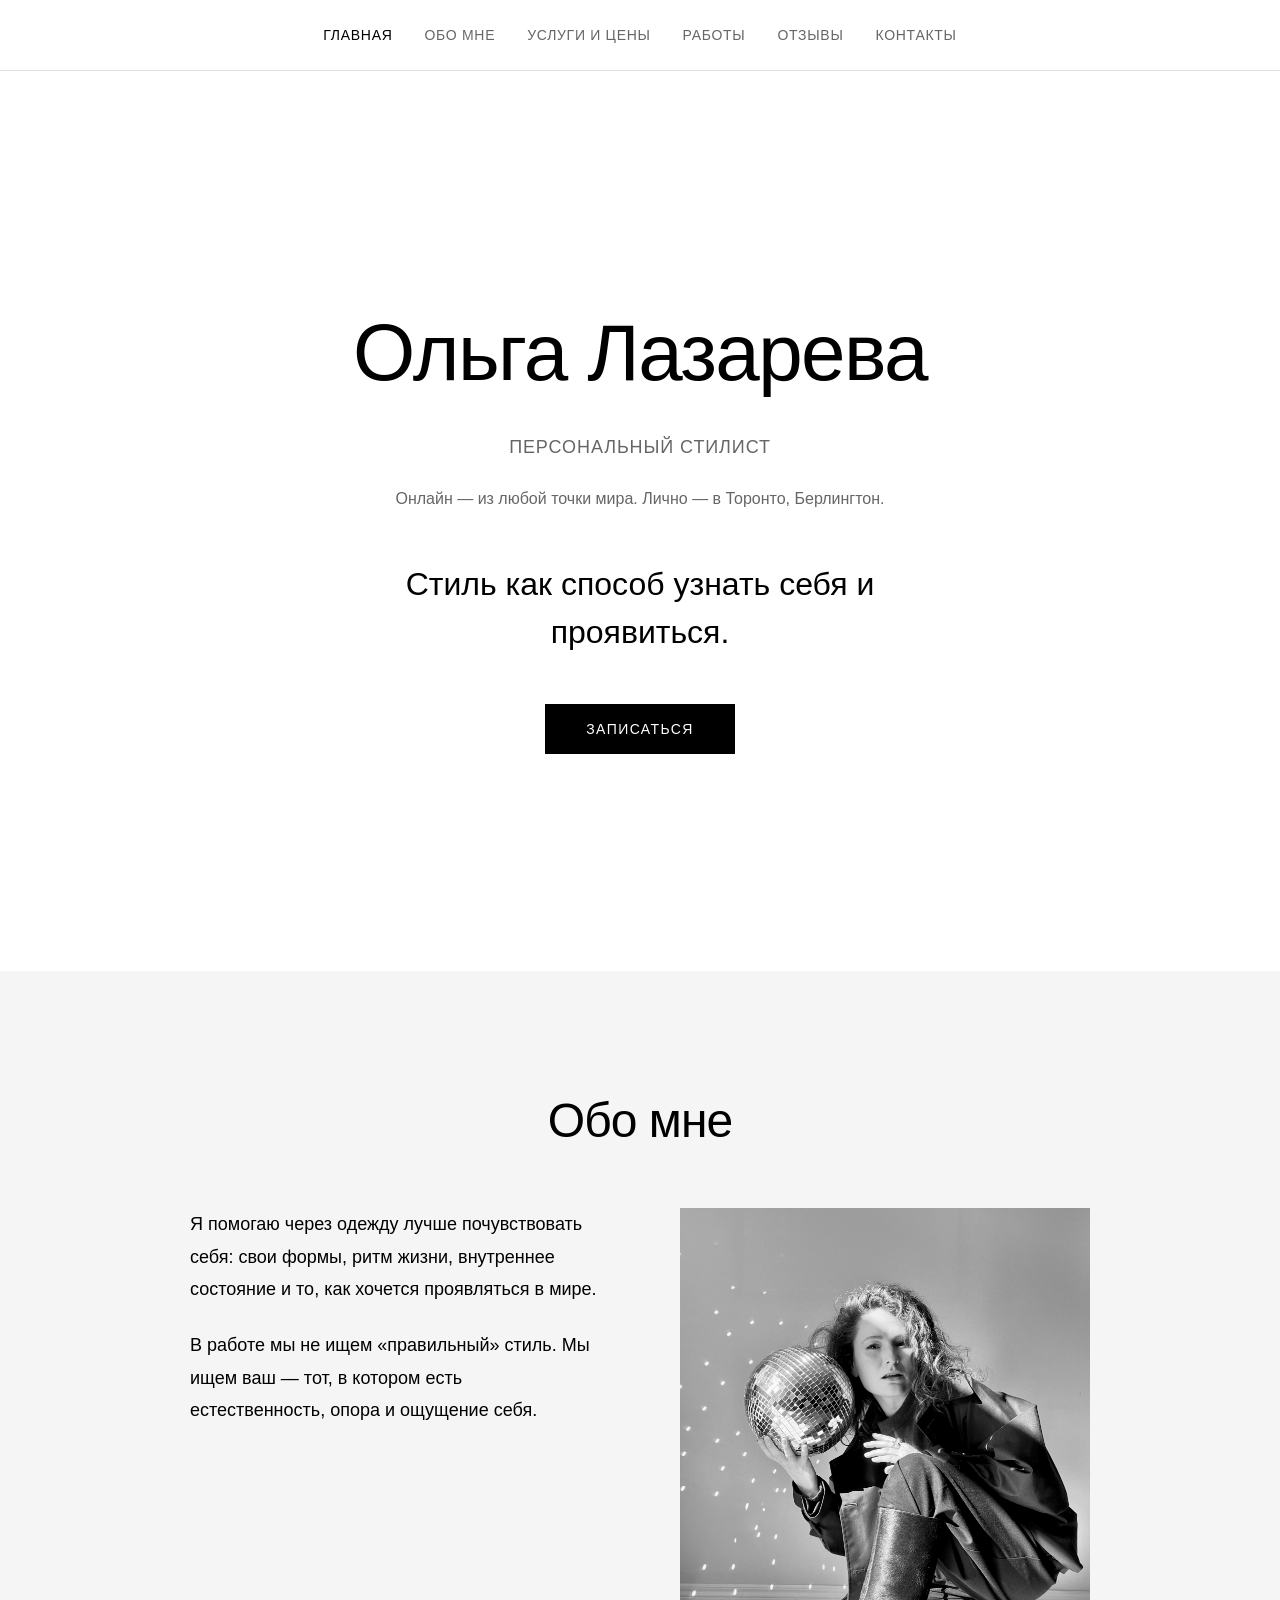
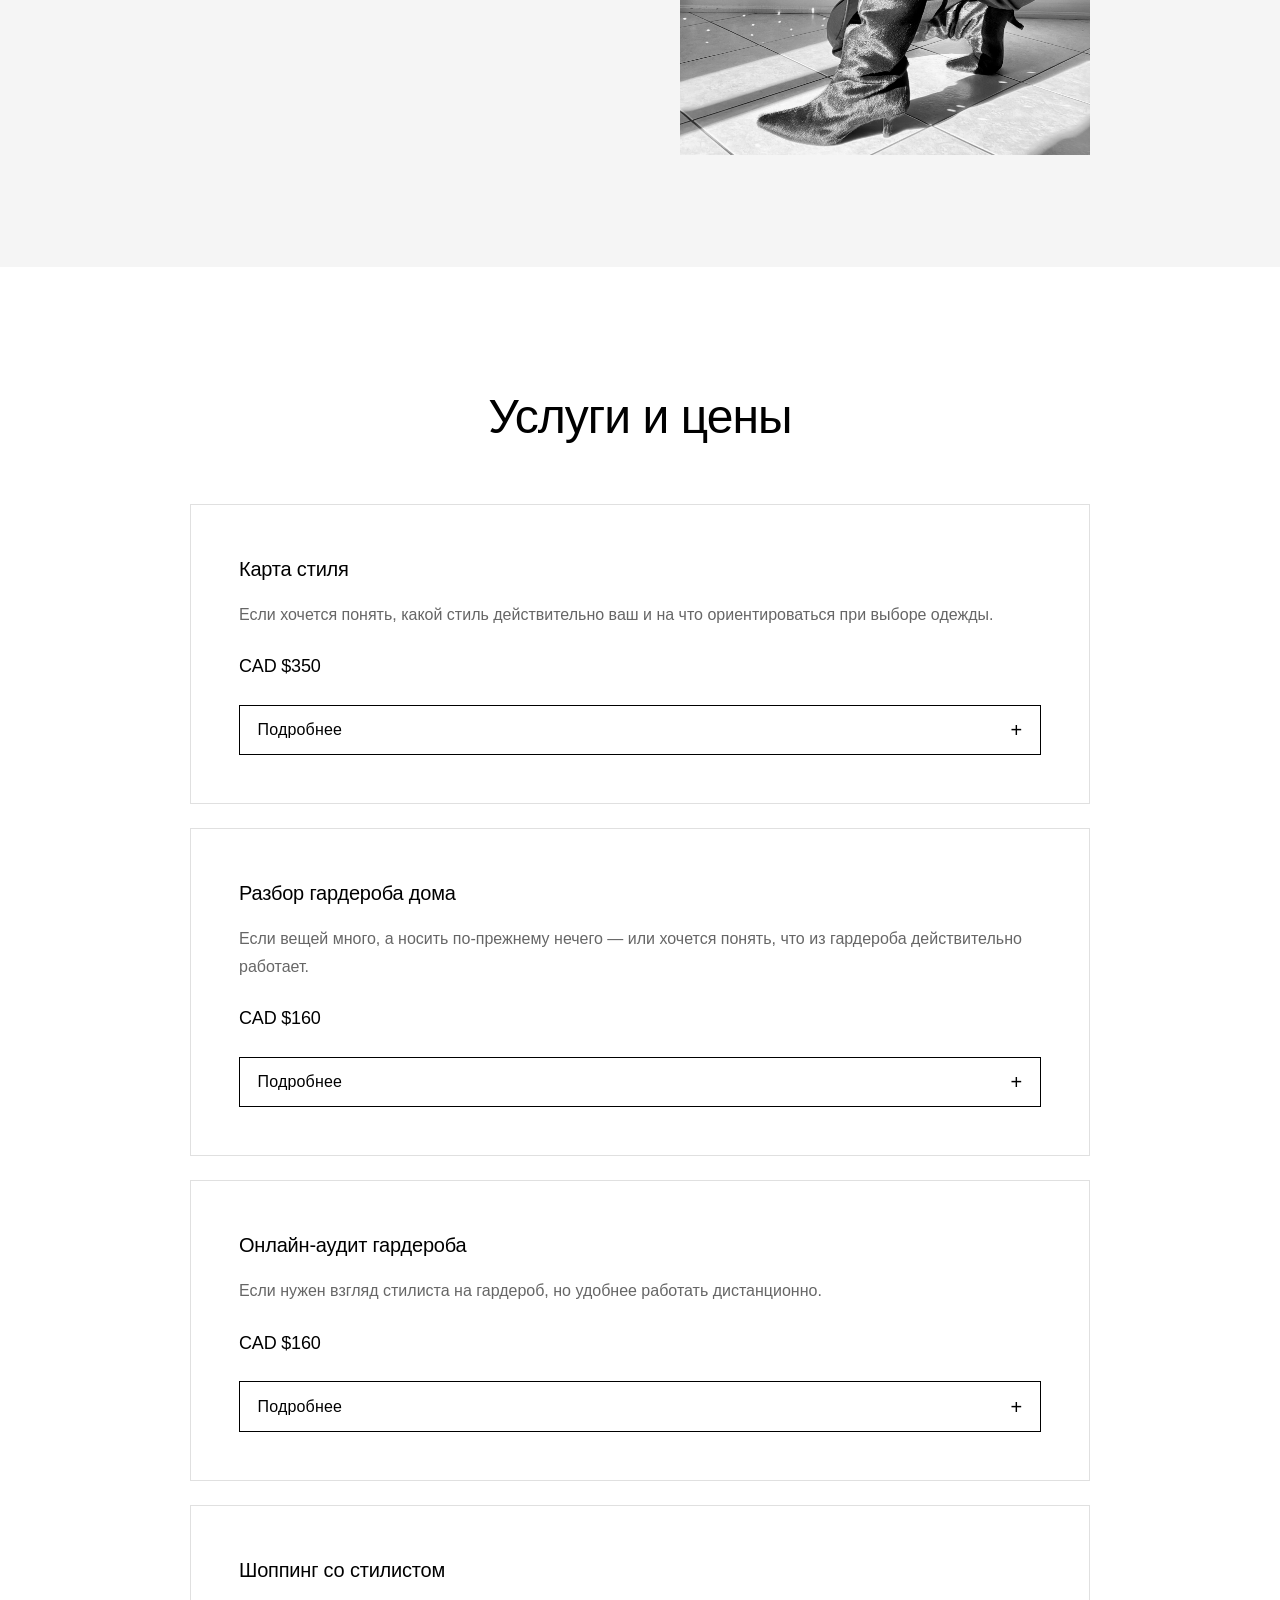
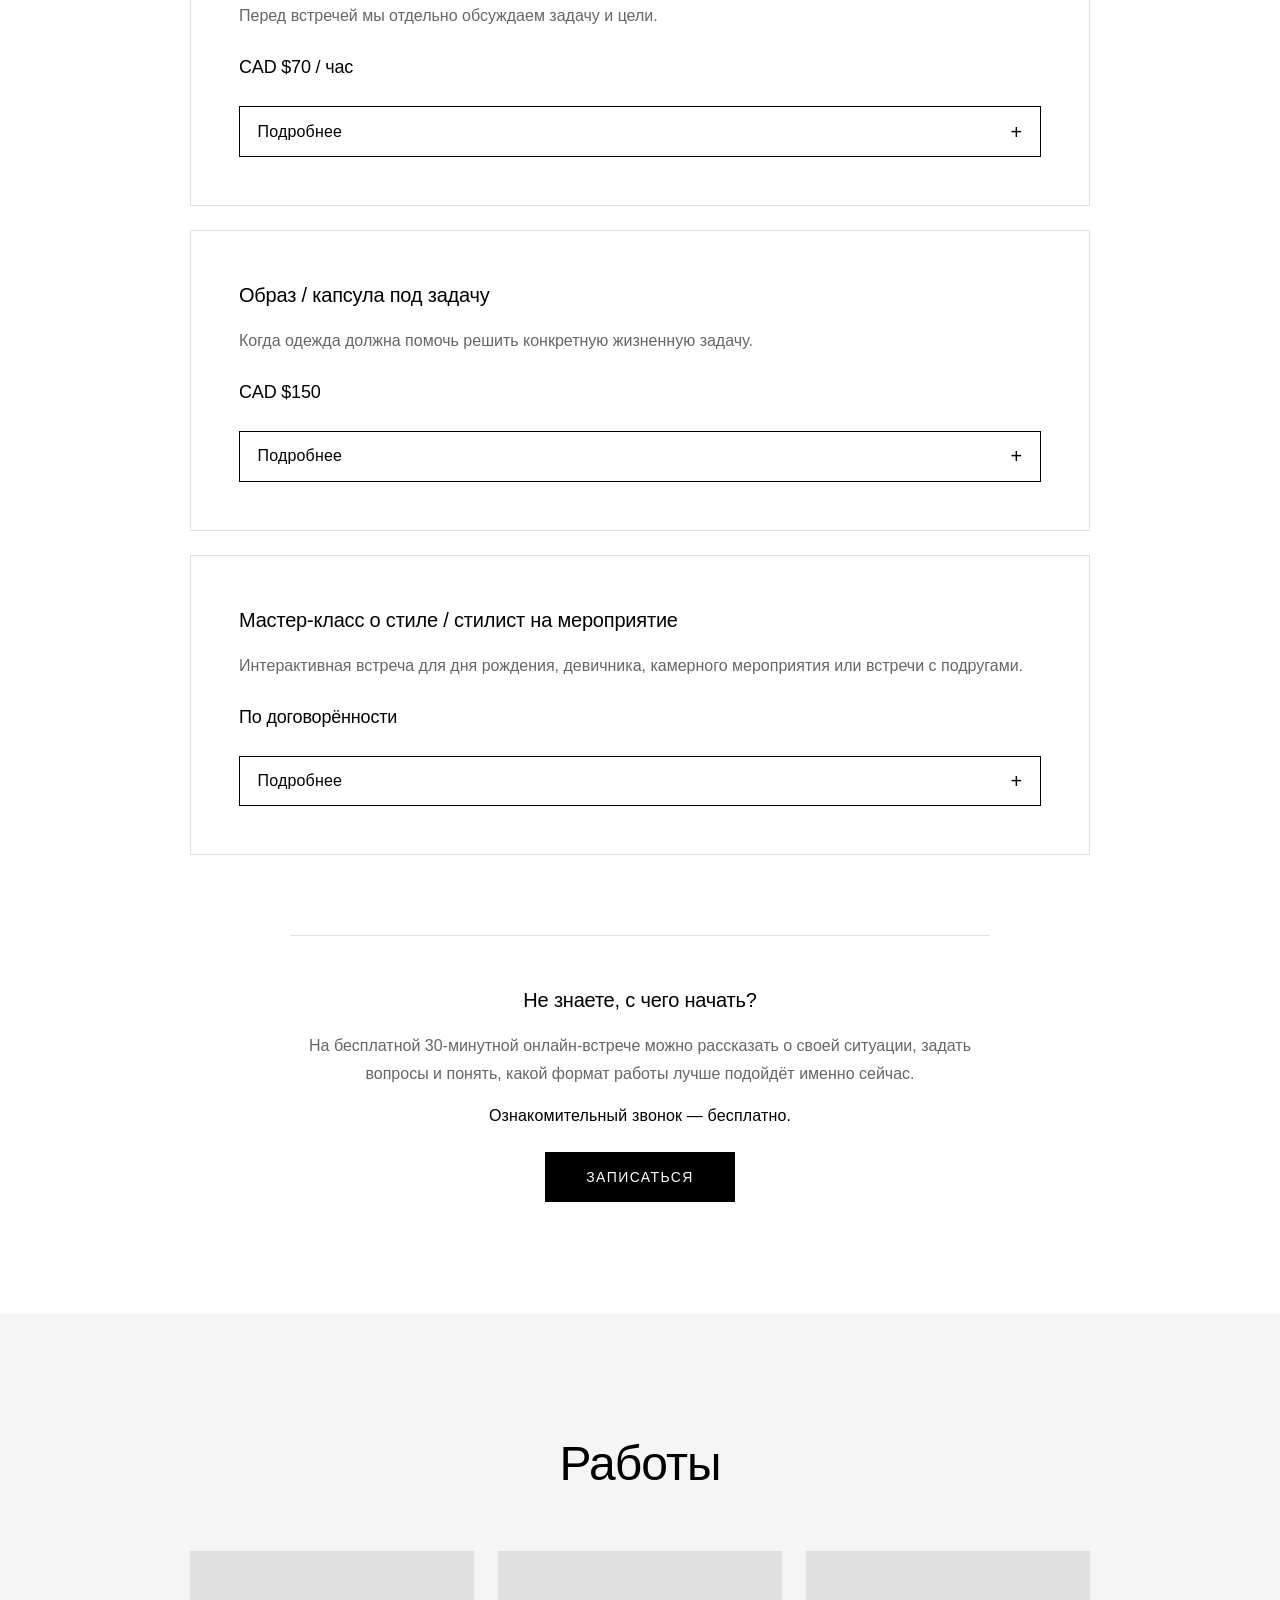
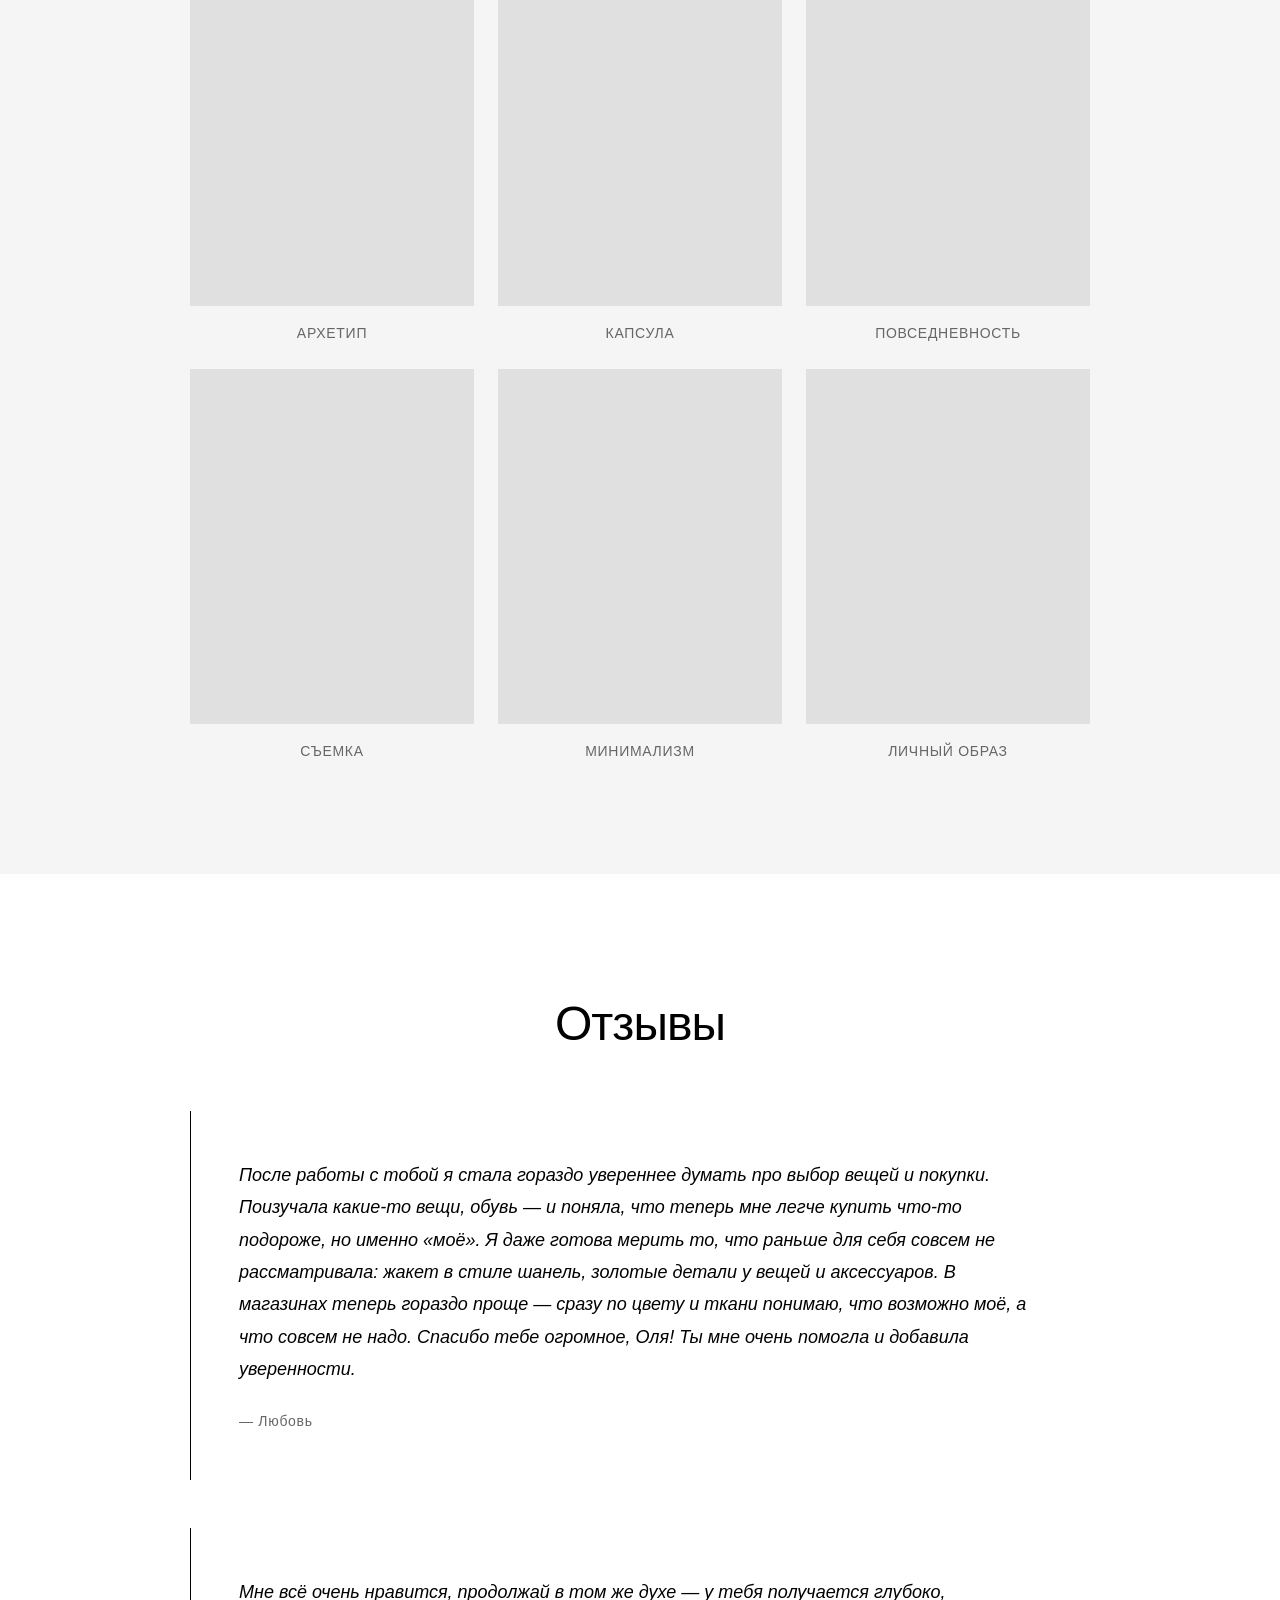
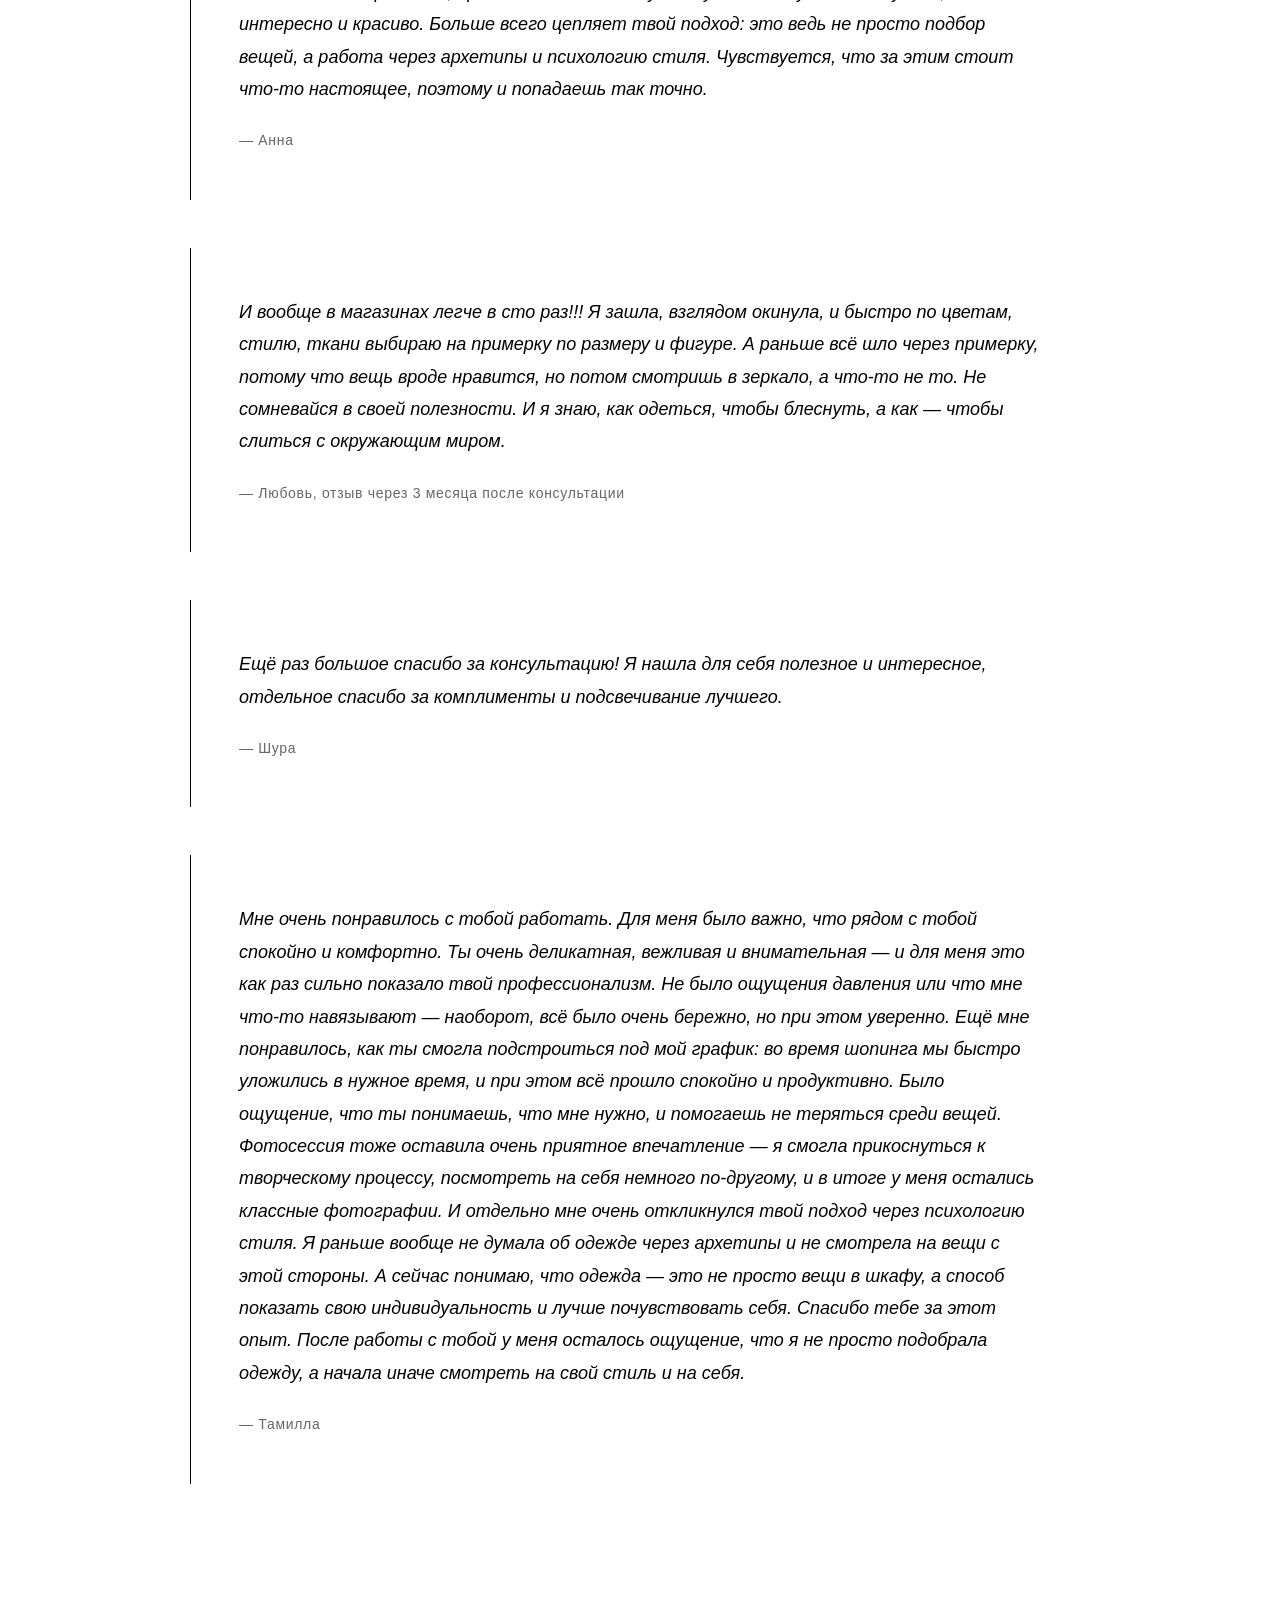
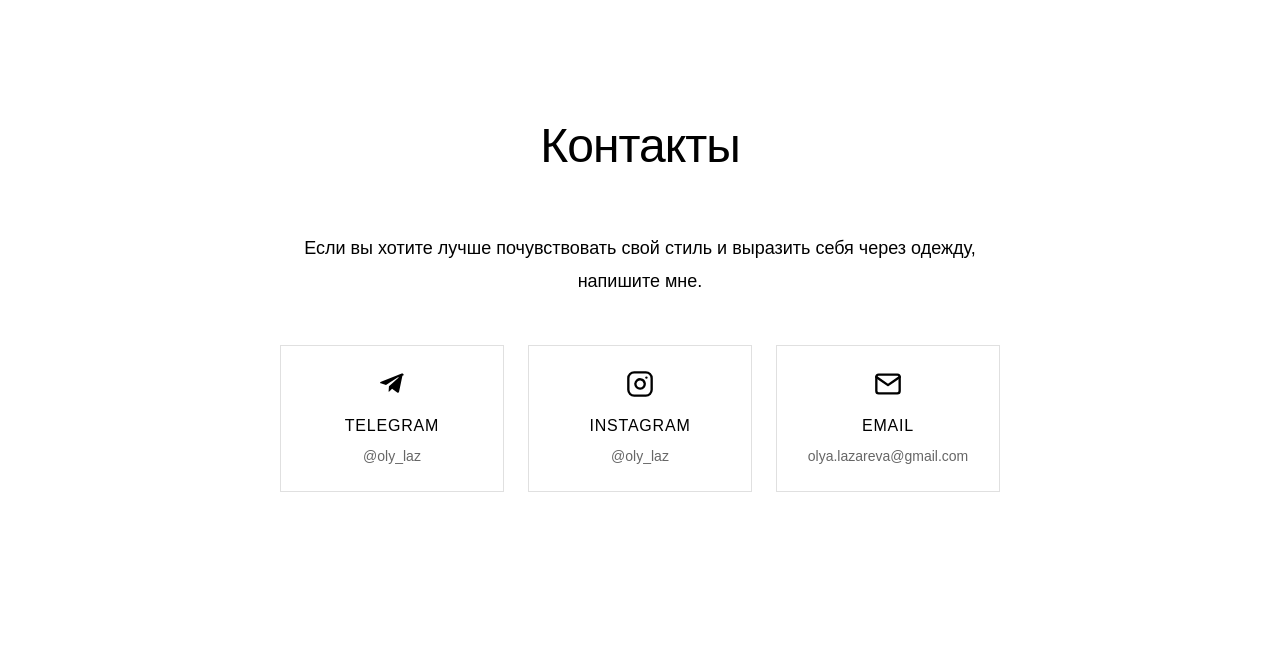
==== commit be51c8e4: "New Price List" ====
--- a/index.html
+++ b/index.html
@@ -60,111 +60,109 @@
             <h2 class="section-title">Услуги и цены</h2>
             <div class="services-grid">
                 <div class="service-card">
-                    <h3 class="service-title">Архетип и стиль</h3>
-                    <p class="service-description">Исследуем ваши визуальные коды, характер, настроение и то, как это может выражаться через одежду.</p>
-                    <p class="service-price service-price--inline">от CAD $350</p>
-                    <button class="service-toggle" type="button" aria-expanded="false" aria-controls="archetype-details">
-                        <span>Карта стиля онлайн</span>
-                        <span class="service-toggle-icon" aria-hidden="true">+</span>
-                    </button>
-                    <div class="service-details" id="archetype-details" hidden>
-                        <p class="service-details-meta"><strong>Формат:</strong> индивидуальная работа онлайн</p>
+                    <h3 class="service-title">Карта стиля</h3>
+                    <p class="service-description">Если хочется понять, какой стиль действительно ваш и на что ориентироваться при выборе одежды.</p>
+                    <p class="service-price service-price--inline">CAD $350</p>
+                    <button class="service-toggle" type="button" aria-expanded="false" aria-controls="style-map-details">
+                        <span>Подробнее</span>
+                        <span class="service-toggle-icon" aria-hidden="true">+</span>
+                    </button>
+                    <div class="service-details" id="style-map-details" hidden>
+                        <p class="service-details-meta">Подойдёт, если гардероб кажется случайным, нравится слишком много разного или прежний стиль перестал соответствовать вашей работе, образу жизни или внутреннему ощущению себя.</p>
+                        <p class="service-details-meta">Вместе мы определяем ваше визуальное направление: подходящие силуэты, цвета, фактуры, аксессуары и сочетания. В работе я также использую анализ внешности и архетипов — как инструменты, которые помогают собрать цельную картину, а не как набор правил.</p>
+                        <p class="service-details-meta">После работы вы получаете персональный PDF-альбом с визуальными ориентирами, примерами образов, цветовой палитрой и рекомендациями, к которому можно возвращаться перед покупками и при составлении комплектов.</p>
+                        <p class="service-details-meta"><strong>Формат:</strong> индивидуально, онлайн</p>
                         <p class="service-details-meta"><strong>Стоимость:</strong> 350 CAD</p>
-                        <p class="service-details-subtitle">Структура альбома:</p>
-                        <p class="service-details-group">Архетипы:</p>
-                        <ul class="service-details-list">
-                            <li>ведущий</li>
-                            <li>дополнительный</li>
-                            <li>вспомогательный</li>
-                        </ul>
-                        <p class="service-details-group">Анализ внешности:</p>
-                        <ul class="service-details-list">
-                            <li>линии лица</li>
-                            <li>фактуры, которые усиливают внешность</li>
-                        </ul>
-                        <p class="service-details-group">Цветовая палитра:</p>
-                        <ul class="service-details-list">
-                            <li>базовые цвета</li>
-                            <li>акцентные</li>
-                            <li>гармоничные сочетания</li>
-                        </ul>
-                        <p class="service-details-group">Мудборд:</p>
-                        <ul class="service-details-list">
-                            <li>визуальное направление</li>
-                            <li>примеры костюмных ансамблей</li>
-                            <li>цветовые сочетания</li>
-                        </ul>
-                        <p class="service-details-group">Микс архетипов:</p>
-                        <ul class="service-details-list">
-                            <li>как сочетать архетипы между собой</li>
-                            <li>примеры комбинаций</li>
-                        </ul>
-                        <p class="service-details-group">Аксессуарная группа:</p>
-                        <ul class="service-details-list">
-                            <li>украшения</li>
-                            <li>сумки</li>
-                            <li>обувь (через призму линий и архетипов)</li>
-                        </ul>
-                        <p class="service-details-subtitle">Результат:</p>
-                        <p class="service-details-meta">клиент получает опорный альбом (PDF), с которым может самостоятельно ходить на шоппинг и принимать решения, опираясь на свой стиль.</p>
-                    </div>
-                </div>
-                <div class="service-card">
-                    <h3 class="service-title">Разбор гардероба</h3>
-                    <p class="service-description">Смотрим на вещи не с позиции ошибок, а с вопросом: что уже отражает вас, а что больше не поддерживает.</p>
-                    <p class="service-price service-price--inline">от CAD $160</p>
-                    <button class="service-toggle" type="button" aria-expanded="false" aria-controls="wardrobe-details">
-                        <span>Разбор гардероба онлайн или офлайн</span>
-                        <span class="service-toggle-icon" aria-hidden="true">+</span>
-                    </button>
-                    <div class="service-details" id="wardrobe-details" hidden>
+                    </div>
+                </div>
+                <div class="service-card">
+                    <h3 class="service-title">Разбор гардероба дома</h3>
+                    <p class="service-description">Если вещей много, а носить по-прежнему нечего — или хочется понять, что из гардероба действительно работает.</p>
+                    <p class="service-price service-price--inline">CAD $160</p>
+                    <button class="service-toggle" type="button" aria-expanded="false" aria-controls="wardrobe-home-details">
+                        <span>Подробнее</span>
+                        <span class="service-toggle-icon" aria-hidden="true">+</span>
+                    </button>
+                    <div class="service-details" id="wardrobe-home-details" hidden>
+                        <p class="service-details-meta">Я приезжаю к вам домой, и мы работаем непосредственно с вашим гардеробом. Вы примеряете вещи, мы смотрим посадку, сочетаем их между собой, собираем новые комплекты и определяем, что стоит оставить, убрать или заменить.</p>
+                        <p class="service-details-meta">По итогам формируем список вещей, которых не хватает для более цельного и функционального гардероба.</p>
+                        <p class="service-details-meta"><strong>Формат:</strong> у вас дома, 2–4 часа в зависимости от объёма гардероба</p>
+                        <p class="service-details-meta"><strong>Стоимость:</strong> 160 CAD</p>
+                        <p class="service-details-meta"><strong>Поддержка после разбора:</strong> 3 месяца</p>
+                    </div>
+                </div>
+                <div class="service-card">
+                    <h3 class="service-title">Онлайн-аудит гардероба</h3>
+                    <p class="service-description">Если нужен взгляд стилиста на гардероб, но удобнее работать дистанционно.</p>
+                    <p class="service-price service-price--inline">CAD $160</p>
+                    <button class="service-toggle" type="button" aria-expanded="false" aria-controls="wardrobe-online-details">
+                        <span>Подробнее</span>
+                        <span class="service-toggle-icon" aria-hidden="true">+</span>
+                    </button>
+                    <div class="service-details" id="wardrobe-online-details" hidden>
+                        <p class="service-details-meta">Перед встречей вы фотографируете вещи или выбранную сезонную часть гардероба по моей инструкции. Я заранее изучаю материалы, после чего мы встречаемся онлайн и разбираем, что стоит оставить, как лучше сочетать вещи и чего не хватает.</p>
+                        <p class="service-details-meta">Если по фотографии сложно оценить конкретную вещь, её можно показать или примерить в кадре.</p>
+                        <p class="service-details-meta">После аудита у вас остаются рекомендации и список недостающих позиций для следующих покупок.</p>
+                        <p class="service-details-meta"><strong>Формат:</strong> онлайн</p>
+                        <p class="service-details-meta"><strong>Стоимость:</strong> 160 CAD</p>
+                        <p class="service-details-meta"><strong>Поддержка:</strong> 3 месяца</p>
+                    </div>
+                </div>
+                <div class="service-card">
+                    <h3 class="service-title">Шоппинг со стилистом</h3>
+                    <p class="service-description">Перед встречей мы отдельно обсуждаем задачу и цели.</p>
+                    <p class="service-price service-price--inline">CAD $70 / час</p>
+                    <button class="service-toggle" type="button" aria-expanded="false" aria-controls="shopping-details">
+                        <span>Подробнее</span>
+                        <span class="service-toggle-icon" aria-hidden="true">+</span>
+                    </button>
+                    <div class="service-details" id="shopping-details" hidden>
+                        <p class="service-details-meta">В магазинах вы примеряете вещи, а я сразу показываю на практике, почему конкретная модель подходит или не подходит, как она сидит, с чем её можно носить и насколько она будет работать с вашим существующим гардеробом.</p>
+                        <p class="service-details-meta">Так в процессе шоппинга вы не только находите нужные вещи, но и постепенно начинаете лучше понимать собственный выбор.</p>
+                        <p class="service-details-meta"><strong>Формат:</strong> офлайн</p>
+                        <p class="service-details-meta"><strong>Стоимость:</strong> 70 CAD, минимум 2 часа</p>
+                        <p class="service-details-meta"><strong>Предварительная беседа:</strong> до 30 минут, бесплатно</p>
+                    </div>
+                </div>
+                <div class="service-card">
+                    <h3 class="service-title">Образ / капсула под задачу</h3>
+                    <p class="service-description">Когда одежда должна помочь решить конкретную жизненную задачу.</p>
+                    <p class="service-price service-price--inline">CAD $150</p>
+                    <button class="service-toggle" type="button" aria-expanded="false" aria-controls="capsule-details">
+                        <span>Подробнее</span>
+                        <span class="service-toggle-icon" aria-hidden="true">+</span>
+                    </button>
+                    <div class="service-details" id="capsule-details" hidden>
+                        <p class="service-details-meta">Например: вас повысили, предстоит важное собеседование или выступление, вы возвращаетесь в офис после удалённой работы, едете в командировку или готовитесь к значимой встрече или мероприятию.</p>
+                        <p class="service-details-meta">Сначала мы обсуждаем ситуацию и впечатление, которое важно создать. После этого я определяю, что действительно нужно: один образ, несколько комплектов или небольшая капсула.</p>
+                        <p class="service-details-meta">Можно использовать уже имеющиеся вещи и при необходимости определить, что стоит докупить.</p>
                         <p class="service-details-meta"><strong>Формат:</strong> онлайн или офлайн</p>
-                        <p class="service-details-meta"><strong>Стоимость:</strong> от CAD $160 — 2 часа (2–4 часа в зависимости от объёма гардероба). Поддержка 3 месяца.</p>
-                        <p class="service-details-subtitle">Цель:</p>
-                        <ul class="service-details-list">
-                            <li>убрать лишние вещи</li>
-                            <li>оставить подходящие</li>
-                            <li>определить, чего не хватает</li>
-                            <li>сделать аудит гардероба</li>
-                        </ul>
-                        <p class="service-details-subtitle">Что входит:</p>
-                        <ul class="service-details-list">
-                            <li>разбор текущего гардероба</li>
-                            <li>рекомендации по сочетанию вещей и ссылки на нужные вещи</li>
-                            <li>выявление недостающих элементов</li>
-                            <li>список необходимых вещей</li>
-                            <li>объяснение, зачем нужна каждая позиция</li>
-                        </ul>
-                    </div>
-                </div>
-                <div class="service-card">
-                    <h3 class="service-title">Шопинг-сопровождение</h3>
-                    <p class="service-description">Подбираем вещи спокойно и осознанно — под ваш образ жизни, ощущения и задачи.</p>
-                    <p class="service-price service-price--inline">от CAD $70 / час</p>
-                    <button class="service-toggle" type="button" aria-expanded="false" aria-controls="shopping-details">
-                        <span>Шопинг-сопровождение</span>
-                        <span class="service-toggle-icon" aria-hidden="true">+</span>
-                    </button>
-                    <div class="service-details" id="shopping-details" hidden>
-                        <p class="service-details-meta"><strong>Формат:</strong> офлайн</p>
-                        <p class="service-details-meta"><strong>Стоимость:</strong> 70 CAD, минимум 2 часа + 30 минут кофе и беседа.</p>
-                        <p class="service-details-subtitle">Что входит:</p>
-                        <ul class="service-details-list">
-                            <li>сопровождение во время шопинга</li>
-                            <li>объяснение выбора (почему подходит / не подходит)</li>
-                            <li>обучение сочетанию вещей</li>
-                        </ul>
-                        <p class="service-details-subtitle">Результат:</p>
-                        <p class="service-details-meta">клиент учится самостоятельно выбирать и покупать вещи.</p>
-                    </div>
-                </div>
-                <div class="service-card">
-                    <h3 class="service-title">Капсула на сезон</h3>
-                    <p class="service-description">Собираем понятную систему образов, в которой вещи сочетаются между собой и остаются живыми.</p>
-                    <p class="service-price">от CAD $360</p>
-                </div>
-            </div>
-            <p class="pricing-note">Финальная стоимость зависит от формата, глубины запроса и объема работы.</p>
+                        <p class="service-details-meta"><strong>Стоимость:</strong> 150 CAD</p>
+                    </div>
+                </div>
+                <div class="service-card">
+                    <h3 class="service-title">Мастер-класс о стиле / стилист на мероприятие</h3>
+                    <p class="service-description">Интерактивная встреча для дня рождения, девичника, камерного мероприятия или встречи с подругами.</p>
+                    <p class="service-price service-price--inline">По договорённости</p>
+                    <button class="service-toggle" type="button" aria-expanded="false" aria-controls="masterclass-details">
+                        <span>Подробнее</span>
+                        <span class="service-toggle-icon" aria-hidden="true">+</span>
+                    </button>
+                    <div class="service-details" id="masterclass-details" hidden>
+                        <p class="service-details-meta">Это не лекция о моде, а живой разговор о стиле с участием всей группы. Мы разбираем разные стилевые направления, обсуждаем образы и детали, смотрим, как через одежду можно передавать характер и настроение.</p>
+                        <p class="service-details-meta">Участницы смогут определить близкие им направления, задать вопросы и получить небольшие персональные рекомендации.</p>
+                        <p class="service-details-meta">Содержание и формат встречи можно адаптировать под повод, количество гостей и интересы компании.</p>
+                        <p class="service-details-meta"><strong>Формат:</strong> групповой, офлайн</p>
+                        <p class="service-details-meta"><strong>Стоимость:</strong> по договорённости</p>
+                    </div>
+                </div>
+            </div>
+            <div class="services-intro-call">
+                <h3 class="services-intro-call-title">Не знаете, с чего начать?</h3>
+                <p class="services-intro-call-text">На бесплатной 30-минутной онлайн-встрече можно рассказать о своей ситуации, задать вопросы и понять, какой формат работы лучше подойдёт именно сейчас.</p>
+                <p class="services-intro-call-note">Ознакомительный звонок — бесплатно.</p>
+                <button class="btn btn-primary cta-button">Записаться</button>
+            </div>
         </div>
     </section>
 
--- a/styles.css
+++ b/styles.css
@@ -478,15 +478,34 @@
     letter-spacing: 0.05em;
 }
 
-/* Pricing note */
-.pricing-note {
+/* Intro call block */
+.services-intro-call {
     text-align: center;
-    font-size: 0.875rem;
-    color: var(--color-gray-dark);
-    line-height: 1.6;
     max-width: 700px;
-    margin: var(--spacing-md) auto 0;
-    font-style: italic;
+    margin: var(--spacing-lg) auto 0;
+    padding-top: var(--spacing-md);
+    border-top: 1px solid var(--color-border);
+}
+
+.services-intro-call-title {
+    font-size: 1.25rem;
+    font-weight: 400;
+    letter-spacing: -0.01em;
+    margin-bottom: 1rem;
+}
+
+.services-intro-call-text {
+    font-size: 1rem;
+    line-height: 1.7;
+    color: var(--color-gray-dark);
+    font-weight: 300;
+    margin-bottom: 1rem;
+}
+
+.services-intro-call-note {
+    font-size: 1rem;
+    letter-spacing: 0.01em;
+    margin-bottom: var(--spacing-sm);
 }
 
 /* Contact Section */
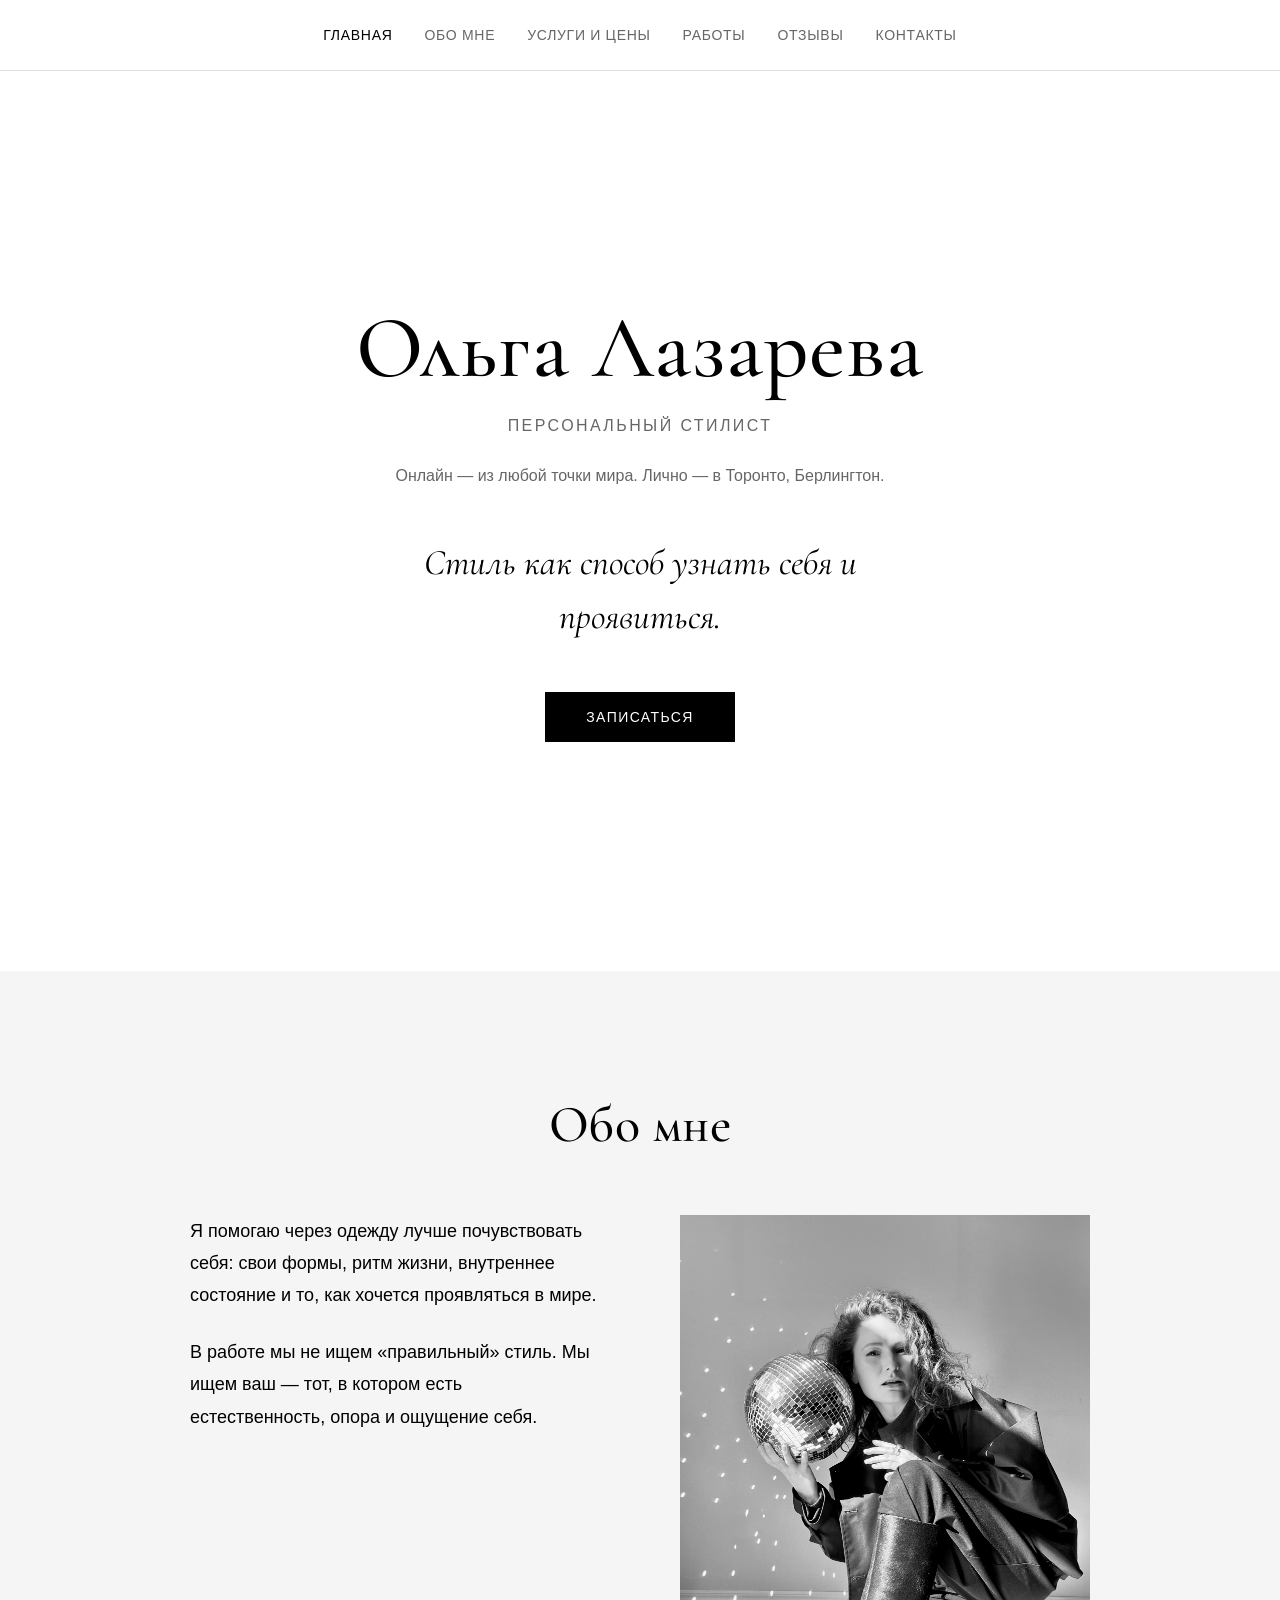
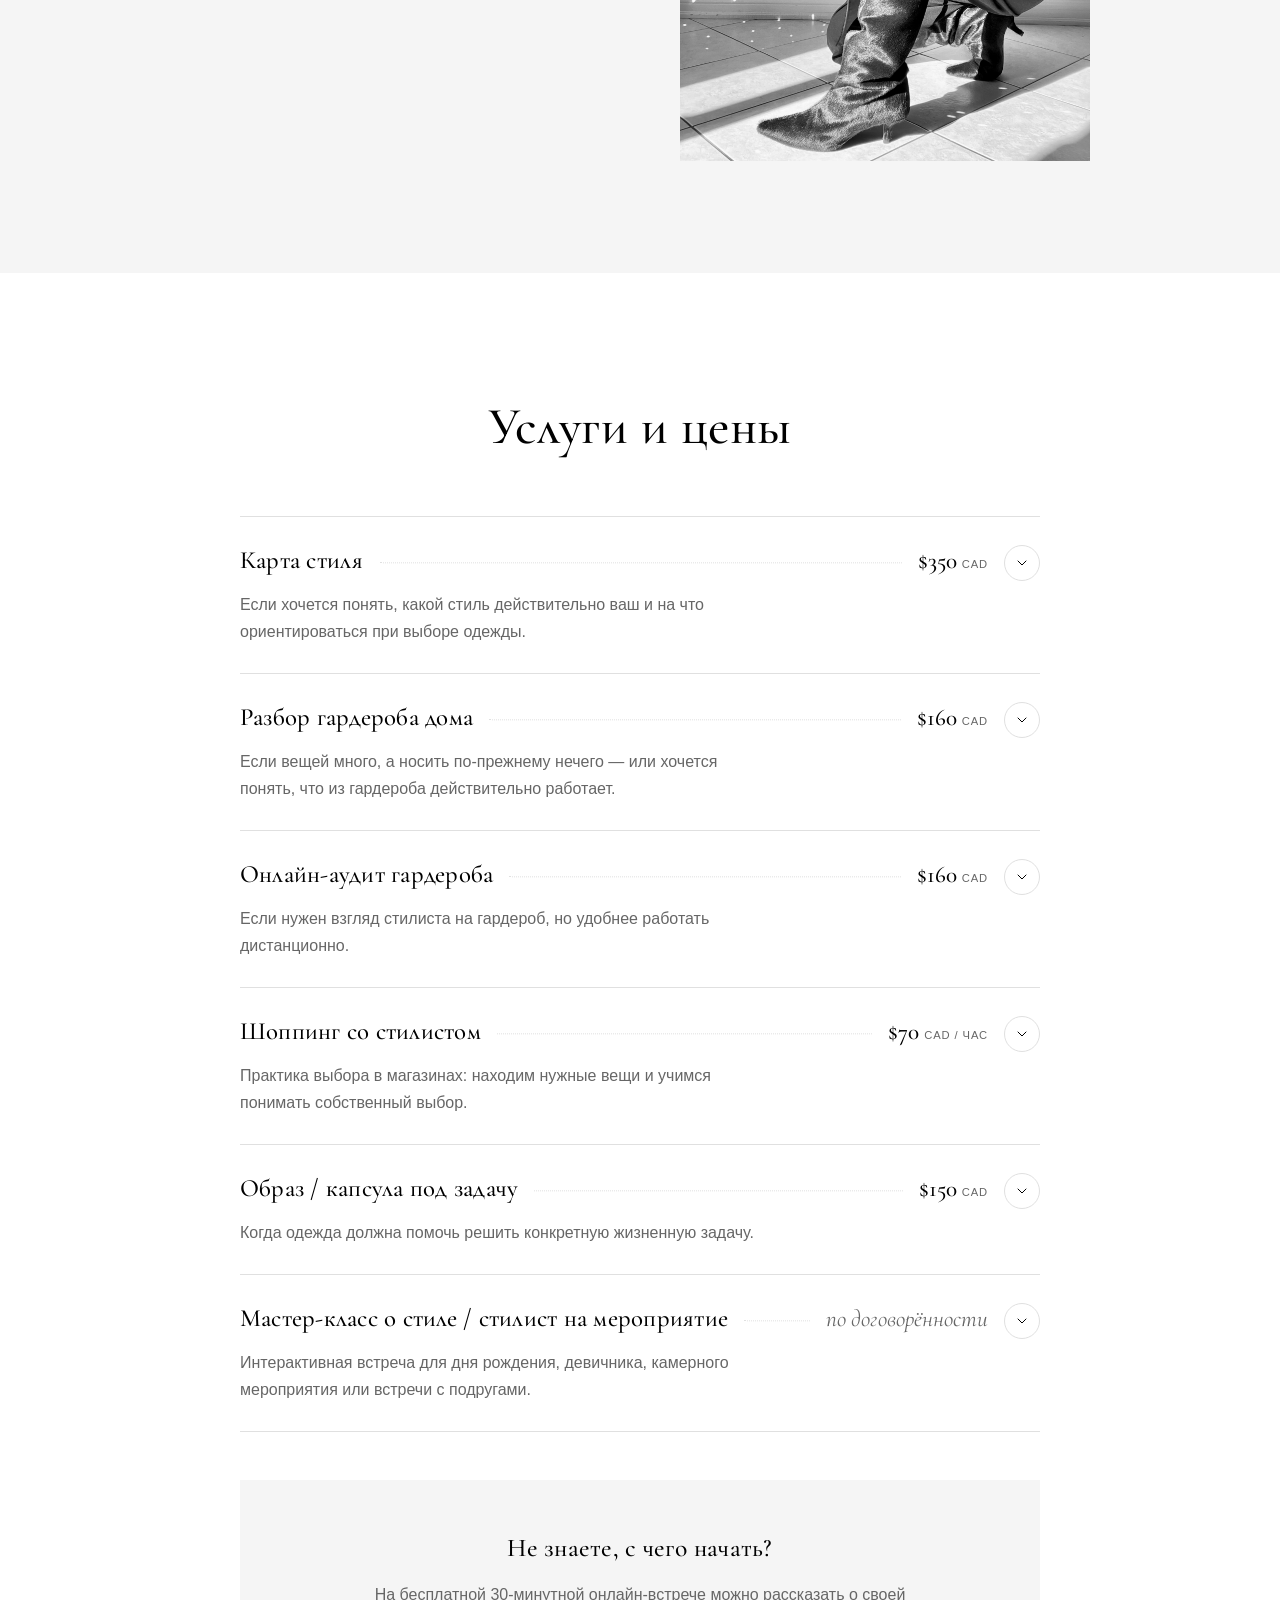
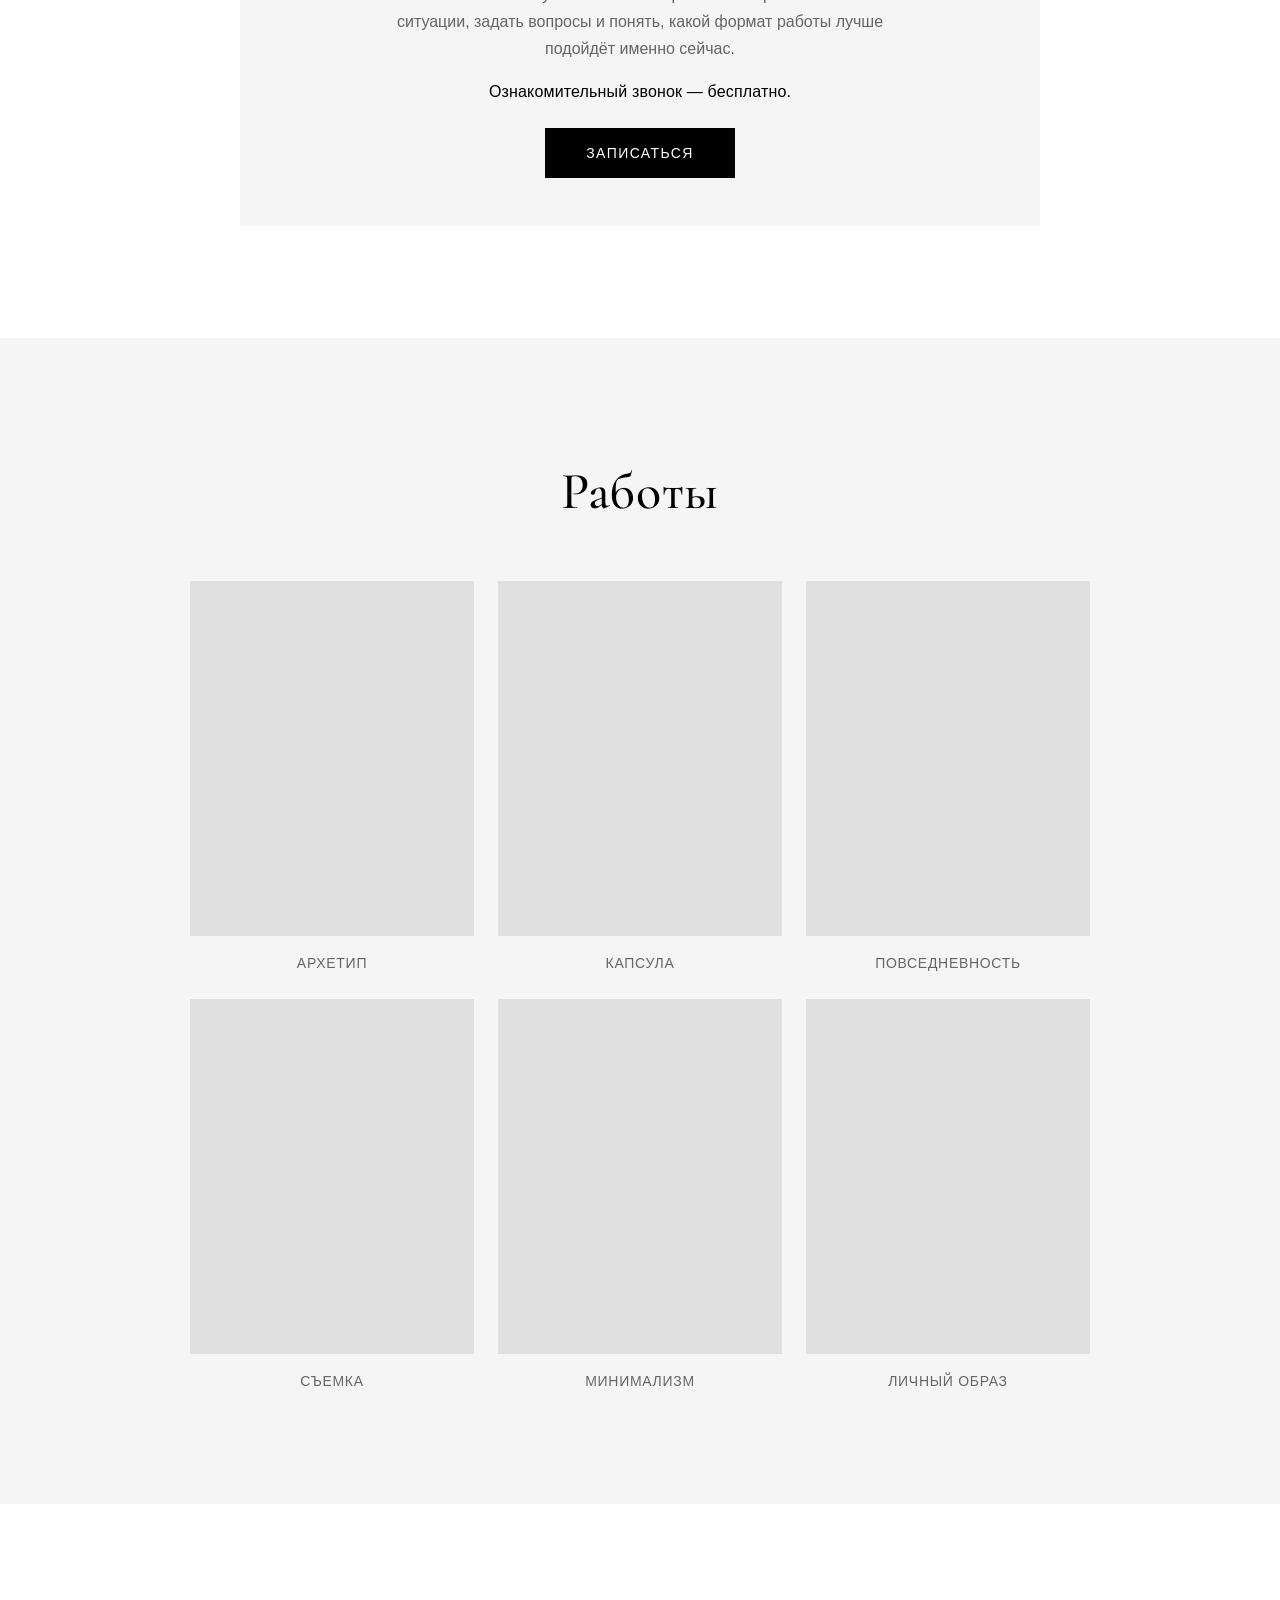
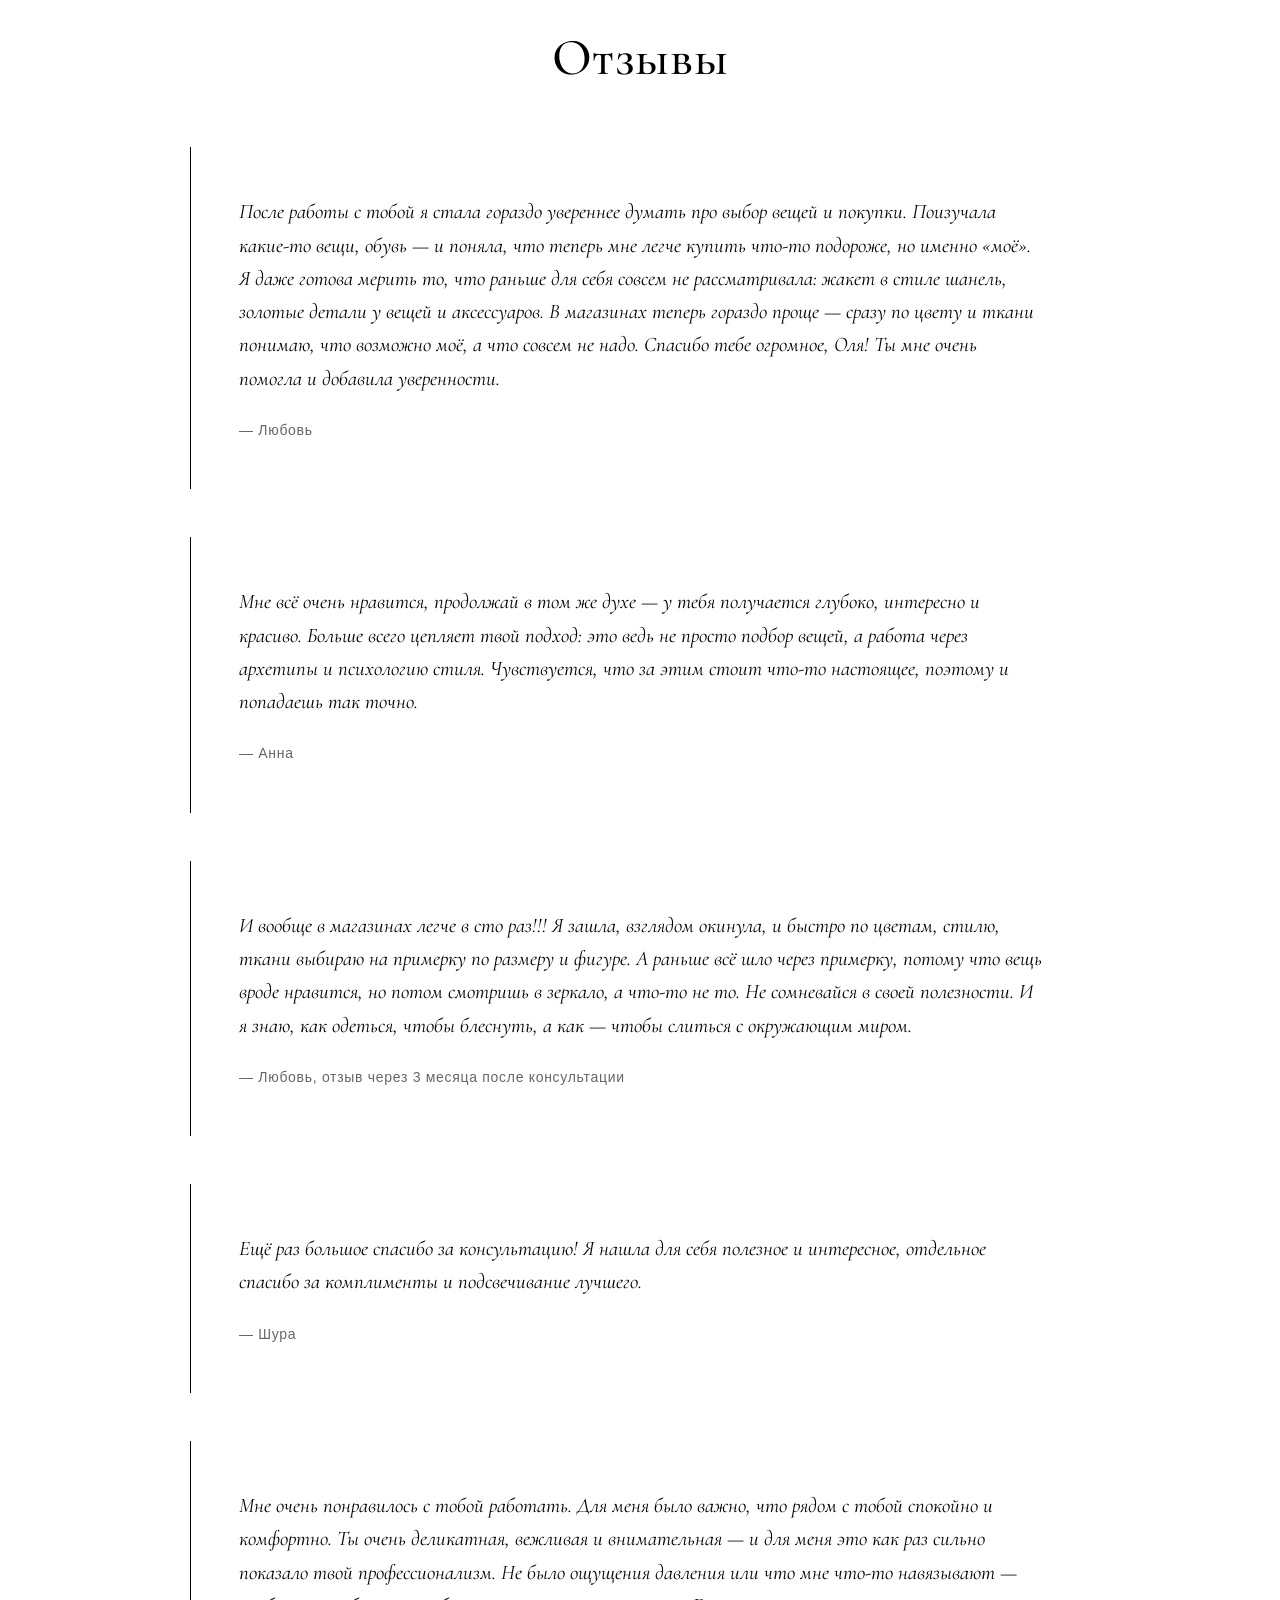
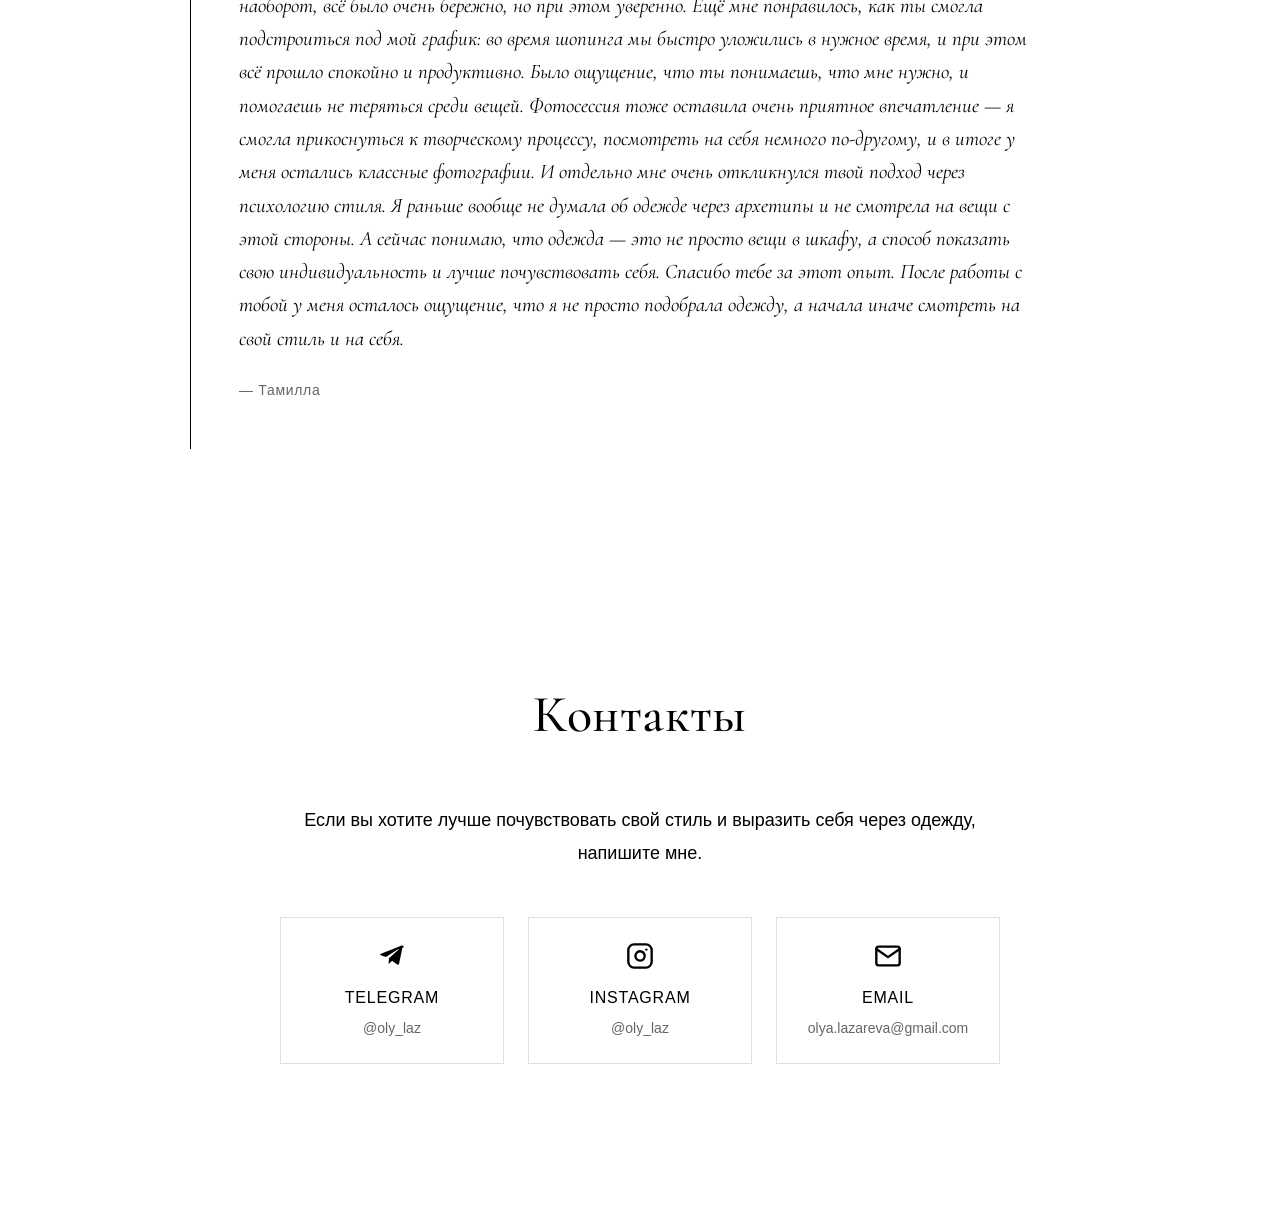
==== commit 29ebe56d: "New price list style" ====
--- a/index.html
+++ b/index.html
@@ -7,6 +7,9 @@
     <meta name="description" content="Персональный стилист. Онлайн — из любой точки мира. Лично — в GTA. Стиль как способ узнать себя и проявиться.">
     <meta property="og:title" content="Ольга Лазарева — Персональный стилист">
     <meta property="og:description" content="Персональный стилист. Онлайн — из любой точки мира. Лично — в GTA. Стиль как способ узнать себя и проявиться.">
+    <link rel="preconnect" href="https://fonts.googleapis.com">
+    <link rel="preconnect" href="https://fonts.gstatic.com" crossorigin>
+    <link href="https://fonts.googleapis.com/css2?family=Cormorant+Garamond:ital,wght@0,400;0,500;0,600;1,400;1,500&display=swap" rel="stylesheet">
     <link rel="stylesheet" href="styles.css">
 </head>
 <body>
@@ -58,102 +61,170 @@
     <section id="services" class="section services">
         <div class="container">
             <h2 class="section-title">Услуги и цены</h2>
-            <div class="services-grid">
-                <div class="service-card">
-                    <h3 class="service-title">Карта стиля</h3>
-                    <p class="service-description">Если хочется понять, какой стиль действительно ваш и на что ориентироваться при выборе одежды.</p>
-                    <p class="service-price service-price--inline">CAD $350</p>
-                    <button class="service-toggle" type="button" aria-expanded="false" aria-controls="style-map-details">
-                        <span>Подробнее</span>
-                        <span class="service-toggle-icon" aria-hidden="true">+</span>
-                    </button>
-                    <div class="service-details" id="style-map-details" hidden>
-                        <p class="service-details-meta">Подойдёт, если гардероб кажется случайным, нравится слишком много разного или прежний стиль перестал соответствовать вашей работе, образу жизни или внутреннему ощущению себя.</p>
-                        <p class="service-details-meta">Вместе мы определяем ваше визуальное направление: подходящие силуэты, цвета, фактуры, аксессуары и сочетания. В работе я также использую анализ внешности и архетипов — как инструменты, которые помогают собрать цельную картину, а не как набор правил.</p>
-                        <p class="service-details-meta">После работы вы получаете персональный PDF-альбом с визуальными ориентирами, примерами образов, цветовой палитрой и рекомендациями, к которому можно возвращаться перед покупками и при составлении комплектов.</p>
-                        <p class="service-details-meta"><strong>Формат:</strong> индивидуально, онлайн</p>
-                        <p class="service-details-meta"><strong>Стоимость:</strong> 350 CAD</p>
-                    </div>
-                </div>
-                <div class="service-card">
-                    <h3 class="service-title">Разбор гардероба дома</h3>
-                    <p class="service-description">Если вещей много, а носить по-прежнему нечего — или хочется понять, что из гардероба действительно работает.</p>
-                    <p class="service-price service-price--inline">CAD $160</p>
-                    <button class="service-toggle" type="button" aria-expanded="false" aria-controls="wardrobe-home-details">
-                        <span>Подробнее</span>
-                        <span class="service-toggle-icon" aria-hidden="true">+</span>
-                    </button>
-                    <div class="service-details" id="wardrobe-home-details" hidden>
-                        <p class="service-details-meta">Я приезжаю к вам домой, и мы работаем непосредственно с вашим гардеробом. Вы примеряете вещи, мы смотрим посадку, сочетаем их между собой, собираем новые комплекты и определяем, что стоит оставить, убрать или заменить.</p>
-                        <p class="service-details-meta">По итогам формируем список вещей, которых не хватает для более цельного и функционального гардероба.</p>
-                        <p class="service-details-meta"><strong>Формат:</strong> у вас дома, 2–4 часа в зависимости от объёма гардероба</p>
-                        <p class="service-details-meta"><strong>Стоимость:</strong> 160 CAD</p>
-                        <p class="service-details-meta"><strong>Поддержка после разбора:</strong> 3 месяца</p>
-                    </div>
-                </div>
-                <div class="service-card">
-                    <h3 class="service-title">Онлайн-аудит гардероба</h3>
-                    <p class="service-description">Если нужен взгляд стилиста на гардероб, но удобнее работать дистанционно.</p>
-                    <p class="service-price service-price--inline">CAD $160</p>
-                    <button class="service-toggle" type="button" aria-expanded="false" aria-controls="wardrobe-online-details">
-                        <span>Подробнее</span>
-                        <span class="service-toggle-icon" aria-hidden="true">+</span>
-                    </button>
-                    <div class="service-details" id="wardrobe-online-details" hidden>
-                        <p class="service-details-meta">Перед встречей вы фотографируете вещи или выбранную сезонную часть гардероба по моей инструкции. Я заранее изучаю материалы, после чего мы встречаемся онлайн и разбираем, что стоит оставить, как лучше сочетать вещи и чего не хватает.</p>
-                        <p class="service-details-meta">Если по фотографии сложно оценить конкретную вещь, её можно показать или примерить в кадре.</p>
-                        <p class="service-details-meta">После аудита у вас остаются рекомендации и список недостающих позиций для следующих покупок.</p>
-                        <p class="service-details-meta"><strong>Формат:</strong> онлайн</p>
-                        <p class="service-details-meta"><strong>Стоимость:</strong> 160 CAD</p>
-                        <p class="service-details-meta"><strong>Поддержка:</strong> 3 месяца</p>
-                    </div>
-                </div>
-                <div class="service-card">
-                    <h3 class="service-title">Шоппинг со стилистом</h3>
-                    <p class="service-description">Перед встречей мы отдельно обсуждаем задачу и цели.</p>
-                    <p class="service-price service-price--inline">CAD $70 / час</p>
-                    <button class="service-toggle" type="button" aria-expanded="false" aria-controls="shopping-details">
-                        <span>Подробнее</span>
-                        <span class="service-toggle-icon" aria-hidden="true">+</span>
-                    </button>
-                    <div class="service-details" id="shopping-details" hidden>
-                        <p class="service-details-meta">В магазинах вы примеряете вещи, а я сразу показываю на практике, почему конкретная модель подходит или не подходит, как она сидит, с чем её можно носить и насколько она будет работать с вашим существующим гардеробом.</p>
-                        <p class="service-details-meta">Так в процессе шоппинга вы не только находите нужные вещи, но и постепенно начинаете лучше понимать собственный выбор.</p>
-                        <p class="service-details-meta"><strong>Формат:</strong> офлайн</p>
-                        <p class="service-details-meta"><strong>Стоимость:</strong> 70 CAD, минимум 2 часа</p>
-                        <p class="service-details-meta"><strong>Предварительная беседа:</strong> до 30 минут, бесплатно</p>
-                    </div>
-                </div>
-                <div class="service-card">
-                    <h3 class="service-title">Образ / капсула под задачу</h3>
-                    <p class="service-description">Когда одежда должна помочь решить конкретную жизненную задачу.</p>
-                    <p class="service-price service-price--inline">CAD $150</p>
-                    <button class="service-toggle" type="button" aria-expanded="false" aria-controls="capsule-details">
-                        <span>Подробнее</span>
-                        <span class="service-toggle-icon" aria-hidden="true">+</span>
-                    </button>
-                    <div class="service-details" id="capsule-details" hidden>
-                        <p class="service-details-meta">Например: вас повысили, предстоит важное собеседование или выступление, вы возвращаетесь в офис после удалённой работы, едете в командировку или готовитесь к значимой встрече или мероприятию.</p>
-                        <p class="service-details-meta">Сначала мы обсуждаем ситуацию и впечатление, которое важно создать. После этого я определяю, что действительно нужно: один образ, несколько комплектов или небольшая капсула.</p>
-                        <p class="service-details-meta">Можно использовать уже имеющиеся вещи и при необходимости определить, что стоит докупить.</p>
-                        <p class="service-details-meta"><strong>Формат:</strong> онлайн или офлайн</p>
-                        <p class="service-details-meta"><strong>Стоимость:</strong> 150 CAD</p>
-                    </div>
-                </div>
-                <div class="service-card">
-                    <h3 class="service-title">Мастер-класс о стиле / стилист на мероприятие</h3>
-                    <p class="service-description">Интерактивная встреча для дня рождения, девичника, камерного мероприятия или встречи с подругами.</p>
-                    <p class="service-price service-price--inline">По договорённости</p>
-                    <button class="service-toggle" type="button" aria-expanded="false" aria-controls="masterclass-details">
-                        <span>Подробнее</span>
-                        <span class="service-toggle-icon" aria-hidden="true">+</span>
-                    </button>
-                    <div class="service-details" id="masterclass-details" hidden>
-                        <p class="service-details-meta">Это не лекция о моде, а живой разговор о стиле с участием всей группы. Мы разбираем разные стилевые направления, обсуждаем образы и детали, смотрим, как через одежду можно передавать характер и настроение.</p>
-                        <p class="service-details-meta">Участницы смогут определить близкие им направления, задать вопросы и получить небольшие персональные рекомендации.</p>
-                        <p class="service-details-meta">Содержание и формат встречи можно адаптировать под повод, количество гостей и интересы компании.</p>
-                        <p class="service-details-meta"><strong>Формат:</strong> групповой, офлайн</p>
-                        <p class="service-details-meta"><strong>Стоимость:</strong> по договорённости</p>
+            <div class="services-list">
+                <div class="service-card">
+                    <div class="service-summary">
+                        <h3 class="service-heading">
+                            <button class="service-trigger" type="button" aria-expanded="false" aria-controls="style-map-details">
+                                <span class="service-name">Карта стиля</span>
+                                <span class="service-leader" aria-hidden="true"></span>
+                                <span class="service-price">$350 <small>CAD</small></span>
+                                <span class="service-chevron-wrap" aria-hidden="true">
+                                    <svg class="service-chevron" viewBox="0 0 24 24" fill="none" stroke="currentColor" stroke-width="1.5" stroke-linecap="round" stroke-linejoin="round"><path d="M6 9l6 6 6-6"/></svg>
+                                </span>
+                            </button>
+                        </h3>
+                        <p class="service-description">Если хочется понять, какой стиль действительно ваш и на что ориентироваться при выборе одежды.</p>
+                    </div>
+                    <div class="service-details" id="style-map-details">
+                        <div class="service-details-inner">
+                            <div class="service-details-body">
+                                <p>Подойдёт, если гардероб кажется случайным, нравится слишком много разного или прежний стиль перестал соответствовать вашей работе, образу жизни или внутреннему ощущению себя.</p>
+                                <p>Вместе мы определяем ваше визуальное направление: подходящие силуэты, цвета, фактуры, аксессуары и сочетания. В работе я также использую анализ внешности и архетипов — как инструменты, которые помогают собрать цельную картину, а не как набор правил.</p>
+                                <p>После работы вы получаете персональный PDF-альбом с визуальными ориентирами, примерами образов, цветовой палитрой и рекомендациями, к которому можно возвращаться перед покупками и при составлении комплектов.</p>
+                                <ul class="service-facts">
+                                    <li><span class="service-fact-label">Формат</span><span class="service-fact-value">Индивидуально, онлайн</span></li>
+                                </ul>
+                            </div>
+                        </div>
+                    </div>
+                </div>
+                <div class="service-card">
+                    <div class="service-summary">
+                        <h3 class="service-heading">
+                            <button class="service-trigger" type="button" aria-expanded="false" aria-controls="wardrobe-home-details">
+                                <span class="service-name">Разбор гардероба дома</span>
+                                <span class="service-leader" aria-hidden="true"></span>
+                                <span class="service-price">$160 <small>CAD</small></span>
+                                <span class="service-chevron-wrap" aria-hidden="true">
+                                    <svg class="service-chevron" viewBox="0 0 24 24" fill="none" stroke="currentColor" stroke-width="1.5" stroke-linecap="round" stroke-linejoin="round"><path d="M6 9l6 6 6-6"/></svg>
+                                </span>
+                            </button>
+                        </h3>
+                        <p class="service-description">Если вещей много, а носить по-прежнему нечего — или хочется понять, что из гардероба действительно работает.</p>
+                    </div>
+                    <div class="service-details" id="wardrobe-home-details">
+                        <div class="service-details-inner">
+                            <div class="service-details-body">
+                                <p>Я приезжаю к вам домой, и мы работаем непосредственно с вашим гардеробом. Вы примеряете вещи, мы смотрим посадку, сочетаем их между собой, собираем новые комплекты и определяем, что стоит оставить, убрать или заменить.</p>
+                                <p>По итогам формируем список вещей, которых не хватает для более цельного и функционального гардероба.</p>
+                                <ul class="service-facts">
+                                    <li><span class="service-fact-label">Формат</span><span class="service-fact-value">У вас дома</span></li>
+                                    <li><span class="service-fact-label">Длительность</span><span class="service-fact-value">2–4 часа, по объёму гардероба</span></li>
+                                    <li><span class="service-fact-label">Поддержка после</span><span class="service-fact-value">3 месяца</span></li>
+                                </ul>
+                            </div>
+                        </div>
+                    </div>
+                </div>
+                <div class="service-card">
+                    <div class="service-summary">
+                        <h3 class="service-heading">
+                            <button class="service-trigger" type="button" aria-expanded="false" aria-controls="wardrobe-online-details">
+                                <span class="service-name">Онлайн-аудит гардероба</span>
+                                <span class="service-leader" aria-hidden="true"></span>
+                                <span class="service-price">$160 <small>CAD</small></span>
+                                <span class="service-chevron-wrap" aria-hidden="true">
+                                    <svg class="service-chevron" viewBox="0 0 24 24" fill="none" stroke="currentColor" stroke-width="1.5" stroke-linecap="round" stroke-linejoin="round"><path d="M6 9l6 6 6-6"/></svg>
+                                </span>
+                            </button>
+                        </h3>
+                        <p class="service-description">Если нужен взгляд стилиста на гардероб, но удобнее работать дистанционно.</p>
+                    </div>
+                    <div class="service-details" id="wardrobe-online-details">
+                        <div class="service-details-inner">
+                            <div class="service-details-body">
+                                <p>Перед встречей вы фотографируете вещи или выбранную сезонную часть гардероба по моей инструкции. Я заранее изучаю материалы, после чего мы встречаемся онлайн и разбираем, что стоит оставить, как лучше сочетать вещи и чего не хватает.</p>
+                                <p>Если по фотографии сложно оценить конкретную вещь, её можно показать или примерить в кадре.</p>
+                                <p>После аудита у вас остаются рекомендации и список недостающих позиций для следующих покупок.</p>
+                                <ul class="service-facts">
+                                    <li><span class="service-fact-label">Формат</span><span class="service-fact-value">Онлайн</span></li>
+                                    <li><span class="service-fact-label">Поддержка после</span><span class="service-fact-value">3 месяца</span></li>
+                                </ul>
+                            </div>
+                        </div>
+                    </div>
+                </div>
+                <div class="service-card">
+                    <div class="service-summary">
+                        <h3 class="service-heading">
+                            <button class="service-trigger" type="button" aria-expanded="false" aria-controls="shopping-details">
+                                <span class="service-name">Шоппинг со стилистом</span>
+                                <span class="service-leader" aria-hidden="true"></span>
+                                <span class="service-price">$70 <small>CAD / час</small></span>
+                                <span class="service-chevron-wrap" aria-hidden="true">
+                                    <svg class="service-chevron" viewBox="0 0 24 24" fill="none" stroke="currentColor" stroke-width="1.5" stroke-linecap="round" stroke-linejoin="round"><path d="M6 9l6 6 6-6"/></svg>
+                                </span>
+                            </button>
+                        </h3>
+                        <p class="service-description">Практика выбора в магазинах: находим нужные вещи и учимся понимать собственный выбор.</p>
+                    </div>
+                    <div class="service-details" id="shopping-details">
+                        <div class="service-details-inner">
+                            <div class="service-details-body">
+                                <p>Перед встречей мы отдельно обсуждаем задачу и цели.</p>
+                                <p>В магазинах вы примеряете вещи, а я сразу показываю на практике, почему конкретная модель подходит или не подходит, как она сидит, с чем её можно носить и насколько она будет работать с вашим существующим гардеробом.</p>
+                                <p>Так в процессе шоппинга вы не только находите нужные вещи, но и постепенно начинаете лучше понимать собственный выбор.</p>
+                                <ul class="service-facts">
+                                    <li><span class="service-fact-label">Формат</span><span class="service-fact-value">Офлайн, минимум 2 часа</span></li>
+                                    <li><span class="service-fact-label">Предварительная беседа</span><span class="service-fact-value">До 30 минут, бесплатно</span></li>
+                                </ul>
+                            </div>
+                        </div>
+                    </div>
+                </div>
+                <div class="service-card">
+                    <div class="service-summary">
+                        <h3 class="service-heading">
+                            <button class="service-trigger" type="button" aria-expanded="false" aria-controls="capsule-details">
+                                <span class="service-name">Образ / капсула под задачу</span>
+                                <span class="service-leader" aria-hidden="true"></span>
+                                <span class="service-price">$150 <small>CAD</small></span>
+                                <span class="service-chevron-wrap" aria-hidden="true">
+                                    <svg class="service-chevron" viewBox="0 0 24 24" fill="none" stroke="currentColor" stroke-width="1.5" stroke-linecap="round" stroke-linejoin="round"><path d="M6 9l6 6 6-6"/></svg>
+                                </span>
+                            </button>
+                        </h3>
+                        <p class="service-description">Когда одежда должна помочь решить конкретную жизненную задачу.</p>
+                    </div>
+                    <div class="service-details" id="capsule-details">
+                        <div class="service-details-inner">
+                            <div class="service-details-body">
+                                <p>Например: вас повысили, предстоит важное собеседование или выступление, вы возвращаетесь в офис после удалённой работы, едете в командировку или готовитесь к значимой встрече или мероприятию.</p>
+                                <p>Сначала мы обсуждаем ситуацию и впечатление, которое важно создать. После этого я определяю, что действительно нужно: один образ, несколько комплектов или небольшая капсула.</p>
+                                <p>Можно использовать уже имеющиеся вещи и при необходимости определить, что стоит докупить.</p>
+                                <ul class="service-facts">
+                                    <li><span class="service-fact-label">Формат</span><span class="service-fact-value">Онлайн или офлайн</span></li>
+                                </ul>
+                            </div>
+                        </div>
+                    </div>
+                </div>
+                <div class="service-card">
+                    <div class="service-summary">
+                        <h3 class="service-heading">
+                            <button class="service-trigger" type="button" aria-expanded="false" aria-controls="masterclass-details">
+                                <span class="service-name">Мастер-класс о стиле / стилист на мероприятие</span>
+                                <span class="service-leader" aria-hidden="true"></span>
+                                <span class="service-price service-price--text">по договорённости</span>
+                                <span class="service-chevron-wrap" aria-hidden="true">
+                                    <svg class="service-chevron" viewBox="0 0 24 24" fill="none" stroke="currentColor" stroke-width="1.5" stroke-linecap="round" stroke-linejoin="round"><path d="M6 9l6 6 6-6"/></svg>
+                                </span>
+                            </button>
+                        </h3>
+                        <p class="service-description">Интерактивная встреча для дня рождения, девичника, камерного мероприятия или встречи с подругами.</p>
+                    </div>
+                    <div class="service-details" id="masterclass-details">
+                        <div class="service-details-inner">
+                            <div class="service-details-body">
+                                <p>Это не лекция о моде, а живой разговор о стиле с участием всей группы. Мы разбираем разные стилевые направления, обсуждаем образы и детали, смотрим, как через одежду можно передавать характер и настроение.</p>
+                                <p>Участницы смогут определить близкие им направления, задать вопросы и получить небольшие персональные рекомендации.</p>
+                                <p>Содержание и формат встречи можно адаптировать под повод, количество гостей и интересы компании.</p>
+                                <ul class="service-facts">
+                                    <li><span class="service-fact-label">Формат</span><span class="service-fact-value">Групповой, офлайн</span></li>
+                                </ul>
+                            </div>
+                        </div>
                     </div>
                 </div>
             </div>
--- a/styles.css
+++ b/styles.css
@@ -13,6 +13,7 @@
     --color-gray-dark: #666666;
     --color-border: #e0e0e0;
     --font-sans: -apple-system, BlinkMacSystemFont, "Segoe UI", Roboto, "Helvetica Neue", Arial, sans-serif;
+    --font-serif: "Cormorant Garamond", "Times New Roman", Georgia, serif;
     --spacing-xs: 1rem;
     --spacing-sm: 1.5rem;
     --spacing-md: 3rem;
@@ -159,9 +160,10 @@
 }
 
 .section-title {
-    font-size: 2rem;
-    font-weight: 300;
-    letter-spacing: -0.02em;
+    font-family: var(--font-serif);
+    font-size: 2.25rem;
+    font-weight: 500;
+    letter-spacing: 0.01em;
     margin-bottom: var(--spacing-md);
     text-align: center;
 }
@@ -177,17 +179,19 @@
 }
 
 .hero-name {
-    font-size: 3rem;
-    font-weight: 300;
-    letter-spacing: -0.02em;
+    font-family: var(--font-serif);
+    font-size: 3.25rem;
+    font-weight: 500;
+    letter-spacing: 0.01em;
+    line-height: 1.1;
     margin-bottom: var(--spacing-xs);
 }
 
 .hero-subtitle {
-    font-size: 1.125rem;
+    font-size: 1rem;
     color: var(--color-gray-dark);
     margin-bottom: var(--spacing-sm);
-    letter-spacing: 0.05em;
+    letter-spacing: 0.15em;
     text-transform: uppercase;
     font-weight: 400;
 }
@@ -199,8 +203,10 @@
 }
 
 .hero-tagline {
-    font-size: 1.5rem;
-    font-weight: 300;
+    font-family: var(--font-serif);
+    font-style: italic;
+    font-size: 1.6rem;
+    font-weight: 400;
     line-height: 1.5;
     margin-bottom: var(--spacing-md);
     max-width: 600px;
@@ -288,131 +294,179 @@
     text-transform: uppercase;
 }
 
-/* Services Section */
-.services-grid {
-    display: grid;
-    grid-template-columns: 1fr;
-    gap: var(--spacing-sm);
-    max-width: 900px;
+/* Services Section — price list */
+.services-list {
+    max-width: 800px;
     margin: 0 auto;
+    border-top: 1px solid var(--color-border);
 }
 
 .service-card {
-    padding: var(--spacing-md);
-    border: 1px solid var(--color-border);
-    transition: border-color 0.3s ease;
-    display: flex;
-    flex-direction: column;
-}
-
-.service-card:hover {
+    border-bottom: 1px solid var(--color-border);
+}
+
+.service-summary {
+    padding: 1.75rem 0;
+    cursor: pointer;
+}
+
+.service-heading {
+    margin: 0;
+}
+
+.service-trigger {
+    display: flex;
+    align-items: baseline;
+    gap: 1rem;
+    width: 100%;
+    background: none;
+    border: none;
+    padding: 0;
+    color: inherit;
+    font-family: inherit;
+    text-align: left;
+    cursor: pointer;
+}
+
+.service-name {
+    font-family: var(--font-serif);
+    font-size: 1.4rem;
+    font-weight: 500;
+    line-height: 1.25;
+    letter-spacing: 0.01em;
+    flex: 0 1 auto;
+}
+
+.service-leader {
+    flex: 1 1 1.5rem;
+    min-width: 1.5rem;
+    border-bottom: 1px dotted var(--color-gray-medium);
+    transform: translateY(-0.35em);
+}
+
+.service-price {
+    font-family: var(--font-serif);
+    font-size: 1.35rem;
+    font-weight: 500;
+    white-space: nowrap;
+}
+
+.service-price small {
+    font-family: var(--font-sans);
+    font-size: 0.7rem;
+    font-weight: 400;
+    letter-spacing: 0.08em;
+    text-transform: uppercase;
+    color: var(--color-gray-dark);
+}
+
+.service-price--text {
+    font-size: 1.1rem;
+    font-style: italic;
+    font-weight: 400;
+    color: var(--color-gray-dark);
+    white-space: normal;
+}
+
+.service-chevron-wrap {
+    align-self: center;
+    flex-shrink: 0;
+    width: 2.25rem;
+    height: 2.25rem;
+    border: 1px solid var(--color-gray-medium);
+    border-radius: 50%;
+    display: flex;
+    align-items: center;
+    justify-content: center;
+    transition: background-color 0.3s ease, border-color 0.3s ease, color 0.3s ease;
+}
+
+.service-chevron {
+    width: 1rem;
+    height: 1rem;
+    transition: transform 0.35s ease;
+}
+
+.service-summary:hover .service-chevron-wrap,
+.service-trigger:focus-visible .service-chevron-wrap {
+    background-color: var(--color-black);
     border-color: var(--color-black);
-}
-
-.service-title {
-    font-size: 1.25rem;
-    font-weight: 400;
-    margin-bottom: 1rem;
-    letter-spacing: -0.01em;
+    color: var(--color-white);
+}
+
+.service-trigger:focus-visible {
+    outline: none;
+}
+
+.service-card.open .service-chevron {
+    transform: rotate(180deg);
 }
 
 .service-description {
+    margin-top: 0.6rem;
+    max-width: 58ch;
     font-size: 1rem;
     line-height: 1.7;
     color: var(--color-gray-dark);
     font-weight: 300;
 }
 
-.service-price {
-    margin-top: auto;
-    padding-top: var(--spacing-sm);
-    font-size: 1.125rem;
-    font-weight: 400;
-    letter-spacing: -0.01em;
+.service-details {
+    display: grid;
+    grid-template-rows: 0fr;
+    visibility: hidden;
+    transition: grid-template-rows 0.4s ease, visibility 0.4s;
+}
+
+.service-card.open .service-details {
+    grid-template-rows: 1fr;
+    visibility: visible;
+}
+
+.service-details-inner {
+    overflow: hidden;
+    min-height: 0;
+}
+
+.service-details-body {
+    padding-bottom: 1.75rem;
+}
+
+.service-details-body p {
+    font-size: 0.975rem;
+    line-height: 1.75;
+    color: var(--color-gray-dark);
+    font-weight: 300;
+    max-width: 62ch;
+    margin-bottom: 0.9rem;
+}
+
+.service-facts {
+    list-style: none;
+    display: flex;
+    flex-wrap: wrap;
+    gap: 0.75rem 2.5rem;
+    margin-top: 1.4rem;
+    padding-top: 1.1rem;
+    border-top: 1px solid var(--color-gray-light);
+}
+
+.service-facts li {
+    display: flex;
+    flex-direction: column;
+    gap: 0.15rem;
+}
+
+.service-fact-label {
+    font-size: 0.72rem;
+    letter-spacing: 0.08em;
+    text-transform: uppercase;
+    color: var(--color-gray-dark);
+}
+
+.service-fact-value {
+    font-size: 0.95rem;
     color: var(--color-black);
-}
-
-.service-price--inline {
-    margin-top: auto;
-    padding-bottom: var(--spacing-sm);
-}
-
-.service-toggle {
-    margin-top: 0;
-    display: flex;
-    align-items: center;
-    justify-content: space-between;
-    gap: 1rem;
-    width: 100%;
-    text-align: left;
-    background: none;
-    border: 1px solid var(--color-black);
-    color: var(--color-black);
-    font-family: inherit;
-    font-size: 1rem;
-    letter-spacing: 0.01em;
-    padding: 0.9rem 1.1rem;
-    cursor: pointer;
-    transition: background-color 0.3s ease, color 0.3s ease;
-}
-
-.service-toggle:hover {
-    background-color: var(--color-black);
-    color: var(--color-white);
-}
-
-.service-toggle-icon {
-    font-size: 1.25rem;
-    line-height: 1;
-    flex-shrink: 0;
-    transition: transform 0.3s ease;
-}
-
-.service-toggle[aria-expanded="true"] .service-toggle-icon {
-    transform: rotate(45deg);
-}
-
-.service-details {
-    padding-top: var(--spacing-sm);
-}
-
-.service-details-meta {
-    font-size: 0.95rem;
-    line-height: 1.7;
-    color: var(--color-gray-dark);
-    margin-bottom: 0.75rem;
-    font-weight: 300;
-}
-
-.service-details-meta strong {
-    color: var(--color-black);
-    font-weight: 500;
-}
-
-.service-details-subtitle {
-    font-size: 1rem;
-    font-weight: 500;
-    margin: 1rem 0 0.5rem;
-}
-
-.service-details-group {
-    font-size: 0.95rem;
-    font-weight: 500;
-    margin: 0.9rem 0 0.4rem;
-    color: var(--color-black);
-}
-
-.service-details-list {
-    list-style: disc;
-    padding-left: 1.25rem;
-    margin: 0;
-}
-
-.service-details-list li {
-    font-size: 0.95rem;
-    line-height: 1.7;
-    color: var(--color-gray-dark);
-    font-weight: 300;
 }
 
 /* Works Section */
@@ -465,10 +519,11 @@
 }
 
 .review-text {
-    font-size: 1.125rem;
-    line-height: 1.8;
+    font-family: var(--font-serif);
+    font-size: 1.3rem;
+    line-height: 1.6;
     margin-bottom: 1.5rem;
-    font-weight: 300;
+    font-weight: 400;
     font-style: italic;
 }
 
@@ -481,17 +536,18 @@
 /* Intro call block */
 .services-intro-call {
     text-align: center;
-    max-width: 700px;
-    margin: var(--spacing-lg) auto 0;
-    padding-top: var(--spacing-md);
-    border-top: 1px solid var(--color-border);
+    max-width: 800px;
+    margin: var(--spacing-md) auto 0;
+    padding: var(--spacing-md) var(--spacing-sm);
+    background-color: var(--color-gray-light);
 }
 
 .services-intro-call-title {
-    font-size: 1.25rem;
-    font-weight: 400;
-    letter-spacing: -0.01em;
-    margin-bottom: 1rem;
+    font-family: var(--font-serif);
+    font-size: 1.6rem;
+    font-weight: 500;
+    letter-spacing: 0.01em;
+    margin-bottom: 0.75rem;
 }
 
 .services-intro-call-text {
@@ -500,6 +556,9 @@
     color: var(--color-gray-dark);
     font-weight: 300;
     margin-bottom: 1rem;
+    max-width: 560px;
+    margin-left: auto;
+    margin-right: auto;
 }
 
 .services-intro-call-note {
@@ -638,15 +697,15 @@
     }
 
     .hero-name {
-        font-size: 4rem;
+        font-size: 4.5rem;
     }
 
     .hero-tagline {
-        font-size: 1.75rem;
+        font-size: 2rem;
     }
 
     .section-title {
-        font-size: 2.5rem;
+        font-size: 2.75rem;
     }
 
     .about-content {
@@ -658,16 +717,24 @@
         grid-template-columns: repeat(2, 1fr);
     }
 
+    .service-name {
+        font-size: 1.55rem;
+    }
+
+    .service-price {
+        font-size: 1.45rem;
+    }
+
 }
 
 /* Desktop Breakpoint */
 @media (min-width: 1024px) {
     .hero-name {
-        font-size: 5rem;
+        font-size: 5.5rem;
     }
 
     .hero-tagline {
-        font-size: 2rem;
+        font-size: 2.25rem;
     }
 
     .section {
@@ -675,7 +742,7 @@
     }
 
     .section-title {
-        font-size: 3rem;
+        font-size: 3.25rem;
     }
 
     .nav-container {
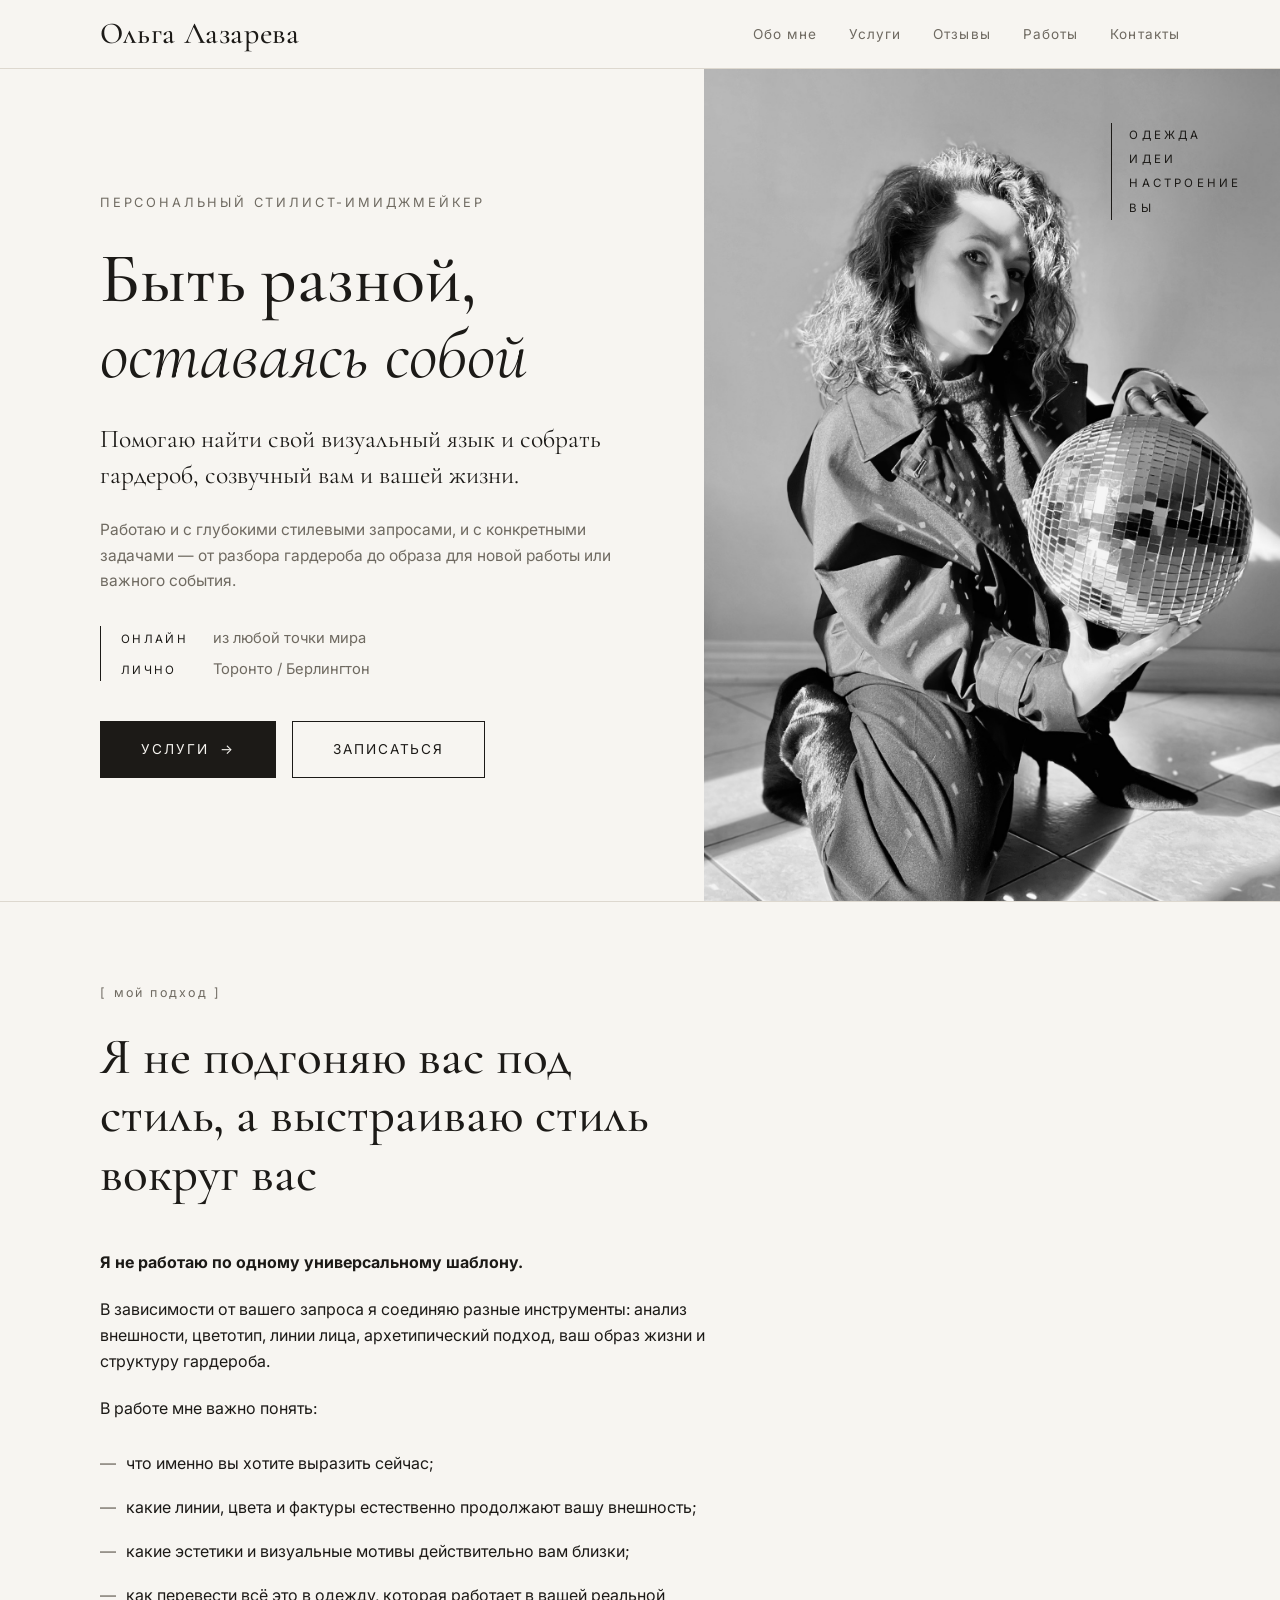
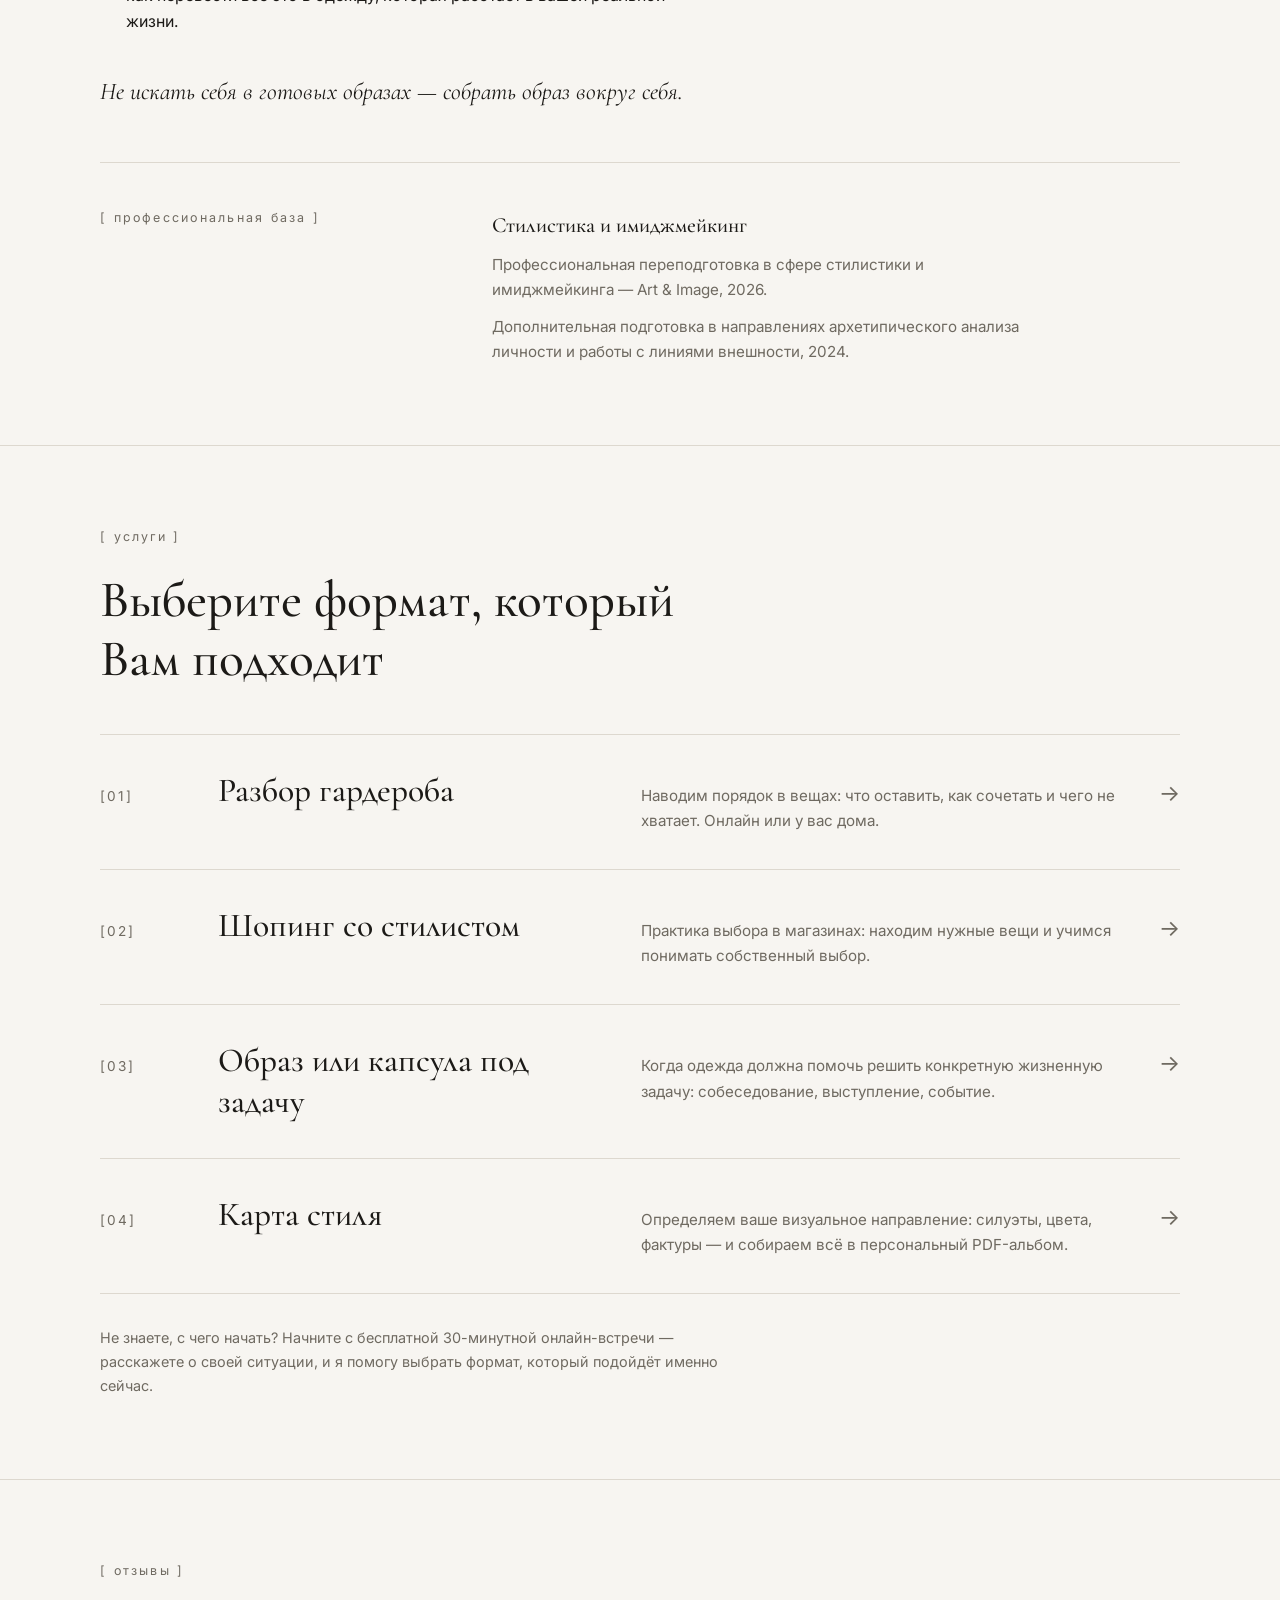
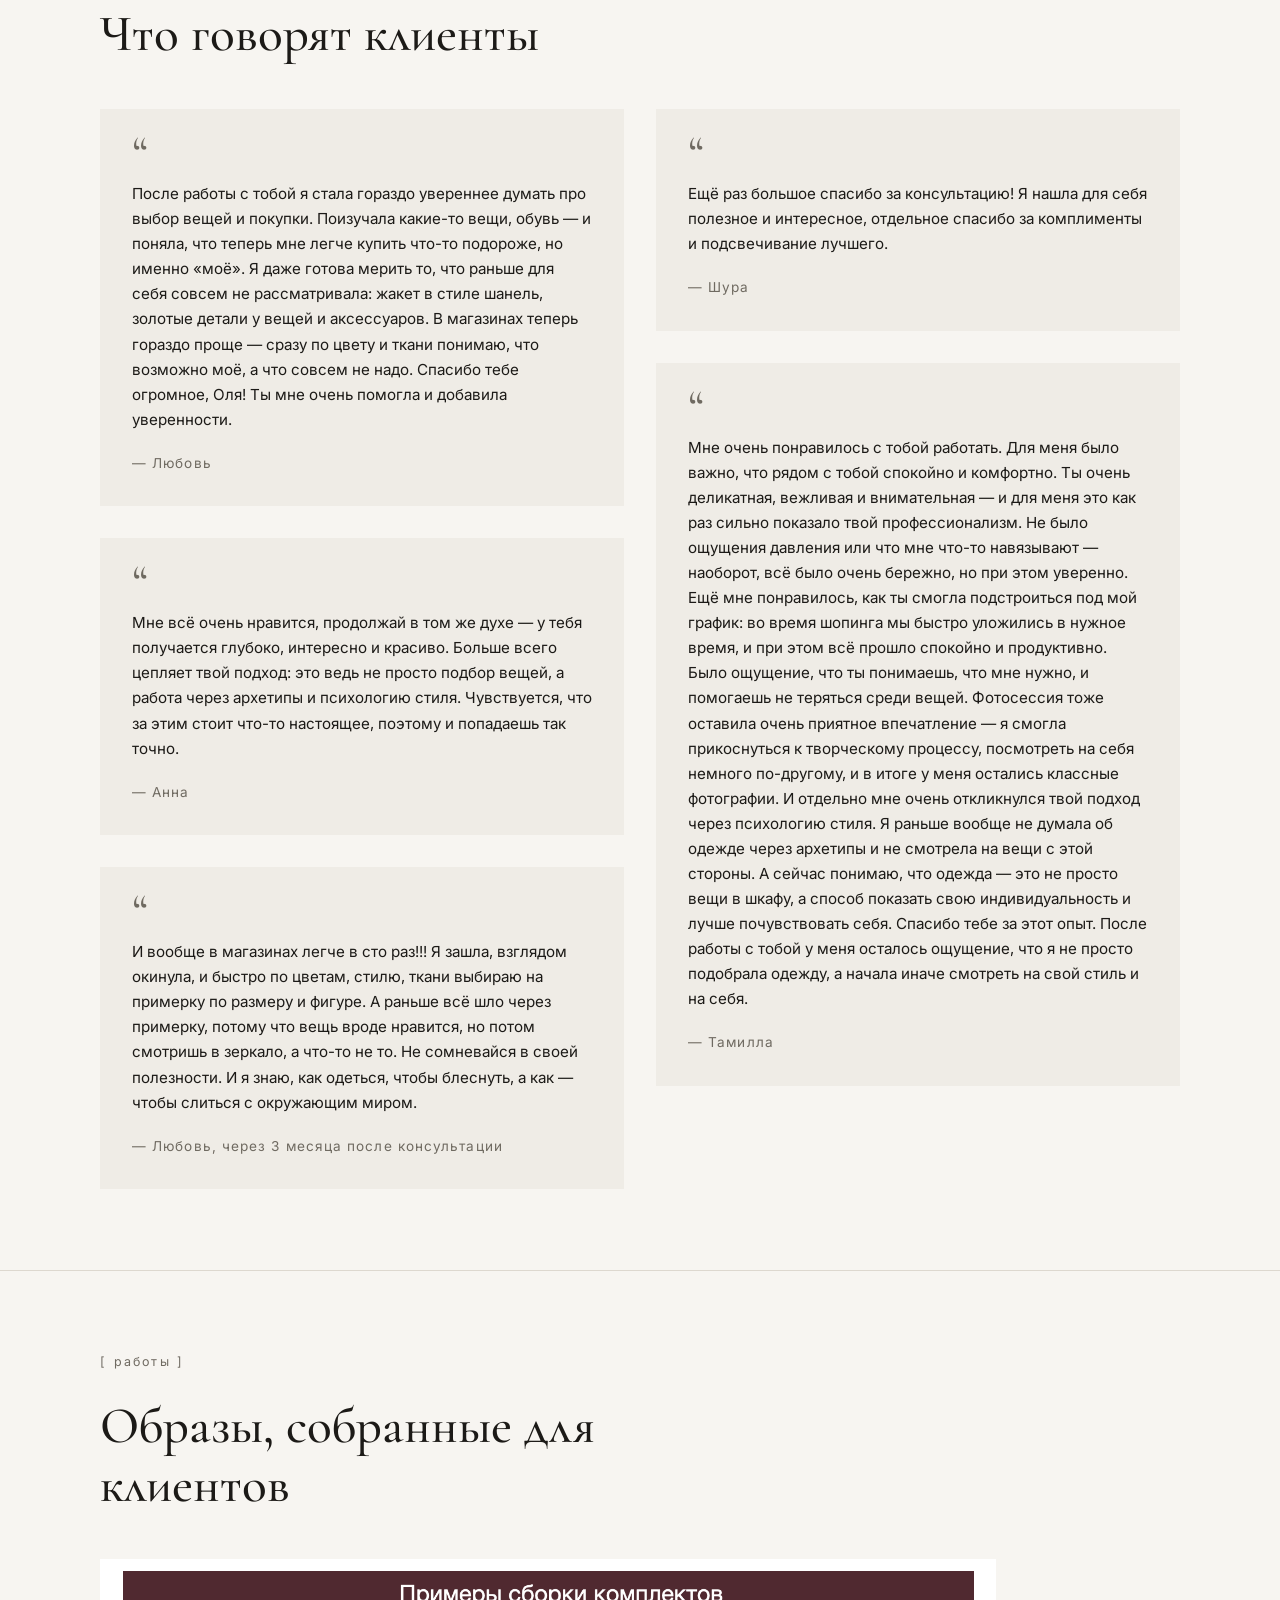
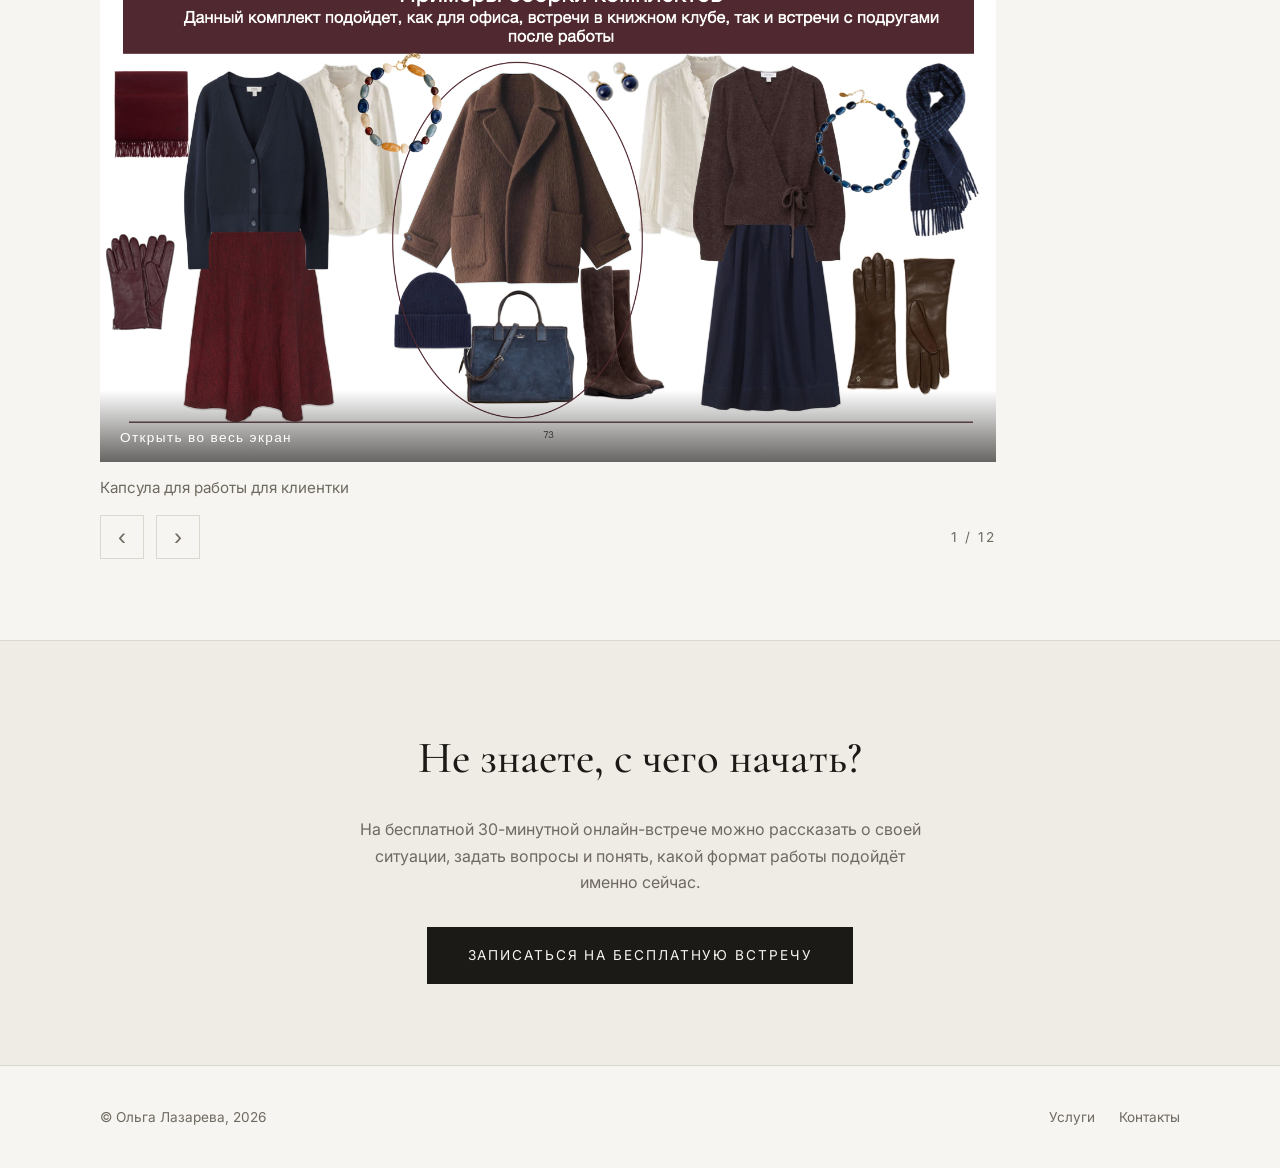
==== commit cb7fe709: "Move site to repo root, drop v1 Co-Authored-By: Claude Fable 5 <noreply@anthropic.com>" ====
--- a/index.html
+++ b/index.html
@@ -4,339 +4,198 @@
     <meta charset="UTF-8">
     <meta name="viewport" content="width=device-width, initial-scale=1.0">
     <title>Ольга Лазарева — Персональный стилист</title>
-    <meta name="description" content="Персональный стилист. Онлайн — из любой точки мира. Лично — в GTA. Стиль как способ узнать себя и проявиться.">
+    <meta name="description" content="Персональный стилист. Онлайн — из любой точки мира. Лично — в Торонто и Берлингтоне. Стиль как способ узнать себя и проявиться.">
     <meta property="og:title" content="Ольга Лазарева — Персональный стилист">
-    <meta property="og:description" content="Персональный стилист. Онлайн — из любой точки мира. Лично — в GTA. Стиль как способ узнать себя и проявиться.">
+    <meta property="og:description" content="Персональный стилист. Онлайн — из любой точки мира. Лично — в Торонто и Берлингтоне.">
+    <meta name="theme-color" content="#f7f5f1">
     <link rel="preconnect" href="https://fonts.googleapis.com">
     <link rel="preconnect" href="https://fonts.gstatic.com" crossorigin>
-    <link href="https://fonts.googleapis.com/css2?family=Cormorant+Garamond:ital,wght@0,400;0,500;0,600;1,400;1,500&display=swap" rel="stylesheet">
+    <link href="https://fonts.googleapis.com/css2?family=Cormorant+Garamond:ital,wght@0,400;0,500;0,600;1,400;1,500&family=Inter:wght@300;400;500&display=swap" rel="stylesheet">
     <link rel="stylesheet" href="styles.css">
 </head>
 <body>
-    <!-- Navigation -->
-    <nav class="nav">
-        <button class="hamburger" id="hamburger" aria-label="Меню">
-            <span></span>
-            <span></span>
-            <span></span>
-        </button>
-        <div class="nav-container" id="navContainer">
-            <a href="#hero" class="nav-link active">Главная</a>
-            <a href="#about" class="nav-link">Обо мне</a>
-            <a href="#services" class="nav-link">Услуги и цены</a>
-            <a href="#works" class="nav-link">Работы</a>
-            <a href="#reviews" class="nav-link">Отзывы</a>
-            <a href="#contact" class="nav-link">Контакты</a>
+    <header class="site-header">
+        <div class="container">
+            <a href="index.html" class="brand">Ольга Лазарева</a>
+            <button class="hamburger" id="hamburger" aria-label="Меню">
+                <span></span>
+                <span></span>
+                <span></span>
+            </button>
+            <nav class="site-nav" id="siteNav">
+                <a href="#about" class="nav-link">Обо мне</a>
+                <a href="#services" class="nav-link">Услуги</a>
+                <a href="#reviews" class="nav-link">Отзывы</a>
+                <a href="#works" class="nav-link">Работы</a>
+                <a href="contacts.html" class="nav-link">Контакты</a>
+            </nav>
         </div>
-    </nav>
-
-    <!-- Hero Section -->
-    <section id="hero" class="hero">
+    </header>
+
+    <main>
+        <!-- Hero (merged with intro, per mockup) -->
+        <section id="hero" class="hero-split">
+            <div class="hero-content">
+                <p class="hero-kicker">Персональный стилист-имиджмейкер</p>
+                <h1 class="hero-title">Быть разной, <em>оставаясь собой</em></h1>
+                <p class="hero-lead">Помогаю найти свой визуальный язык и собрать гардероб, созвучный вам и вашей жизни.</p>
+                <p class="hero-sub">Работаю и с глубокими стилевыми запросами, и с конкретными задачами — от разбора гардероба до образа для новой работы или важного события.</p>
+                <div class="hero-location">
+                    <p><span class="hero-location-mode">Онлайн</span>из любой точки мира</p>
+                    <p><span class="hero-location-mode">Лично</span>Торонто / Берлингтон</p>
+                </div>
+                <div class="hero-actions">
+                    <a href="#services" class="btn">Услуги&nbsp;&nbsp;→</a>
+                    <a href="contacts.html" class="btn btn-ghost">Записаться</a>
+                </div>
+            </div>
+            <div class="hero-media">
+                <img src="images/hero.jpg" alt="Ольга Лазарева — персональный стилист" width="1500" height="2000" fetchpriority="high">
+                <p class="hero-words" aria-hidden="true">одежда<br>идеи<br>настроение<br>вы</p>
+            </div>
+        </section>
+
+        <!-- About -->
+        <section id="about" class="section">
+            <div class="container">
+                <span class="label reveal">мой подход</span>
+                <div class="about-text reveal">
+                    <h2 class="section-title">Я не подгоняю вас под стиль, а выстраиваю стиль вокруг вас</h2>
+                    <p><strong>Я не работаю по одному универсальному шаблону.</strong></p>
+                    <p>В зависимости от вашего запроса я соединяю разные инструменты: анализ внешности, цветотип, линии лица, архетипический подход, ваш образ жизни и структуру гардероба.</p>
+                    <p>В работе мне важно понять:</p>
+                    <ul class="about-list">
+                        <li>что именно вы хотите выразить сейчас;</li>
+                        <li>какие линии, цвета и фактуры естественно продолжают вашу внешность;</li>
+                        <li>какие эстетики и визуальные мотивы действительно вам близки;</li>
+                        <li>как перевести всё это в одежду, которая работает в вашей реальной жизни.</li>
+                    </ul>
+                    <p class="about-accent">Не искать себя в готовых образах — собрать образ вокруг себя.</p>
+                </div>
+                <div class="about-credential reveal">
+                    <span class="label">профессиональная база</span>
+                    <div class="about-credential-body">
+                        <strong>Стилистика и имиджмейкинг</strong>
+                        <p>Профессиональная переподготовка в сфере стилистики и имиджмейкинга — Art&nbsp;&amp;&nbsp;Image, 2026.</p>
+                        <p>Дополнительная подготовка в направлениях архетипического анализа личности и работы с линиями внешности, 2024.</p>
+                    </div>
+                </div>
+            </div>
+        </section>
+
+        <!-- Services -->
+        <section id="services" class="section">
+            <div class="container">
+                <span class="label reveal">услуги</span>
+                <h2 class="section-title reveal">Выберите формат, который Вам подходит</h2>
+                <div class="services-index">
+                    <a href="services/razbor-garderoba.html" class="service-row reveal">
+                        <div class="service-row-inner">
+                            <span class="service-num">[01]</span>
+                            <span class="service-name">Разбор гардероба</span>
+                            <span class="service-brief">Наводим порядок в вещах: что оставить, как сочетать и чего не хватает. Онлайн или у вас дома.</span>
+                            <span class="service-arrow" aria-hidden="true">→</span>
+                        </div>
+                    </a>
+                    <a href="services/shopping.html" class="service-row reveal">
+                        <div class="service-row-inner">
+                            <span class="service-num">[02]</span>
+                            <span class="service-name">Шопинг со стилистом</span>
+                            <span class="service-brief">Практика выбора в магазинах: находим нужные вещи и учимся понимать собственный выбор.</span>
+                            <span class="service-arrow" aria-hidden="true">→</span>
+                        </div>
+                    </a>
+                    <a href="services/obraz-pod-zadachu.html" class="service-row reveal">
+                        <div class="service-row-inner">
+                            <span class="service-num">[03]</span>
+                            <span class="service-name">Образ или капсула под задачу</span>
+                            <span class="service-brief">Когда одежда должна помочь решить конкретную жизненную задачу: собеседование, выступление, событие.</span>
+                            <span class="service-arrow" aria-hidden="true">→</span>
+                        </div>
+                    </a>
+                    <a href="services/karta-stilya.html" class="service-row reveal">
+                        <div class="service-row-inner">
+                            <span class="service-num">[04]</span>
+                            <span class="service-name">Карта стиля</span>
+                            <span class="service-brief">Определяем ваше визуальное направление: силуэты, цвета, фактуры — и собираем всё в персональный PDF-альбом.</span>
+                            <span class="service-arrow" aria-hidden="true">→</span>
+                        </div>
+                    </a>
+                </div>
+                <p class="services-note reveal">Не знаете, с чего начать? Начните с бесплатной 30-минутной онлайн-встречи — расскажете о своей ситуации, и я помогу выбрать формат, который подойдёт именно сейчас.</p>
+            </div>
+        </section>
+
+        <!-- Reviews -->
+        <section id="reviews" class="section">
+            <div class="container">
+                <span class="label reveal">отзывы</span>
+                <h2 class="section-title reveal">Что говорят клиенты</h2>
+                <div class="reviews-grid">
+                    <div class="review-card reveal">
+                        <p class="review-text">После работы с тобой я стала гораздо увереннее думать про выбор вещей и покупки. Поизучала какие-то вещи, обувь — и поняла, что теперь мне легче купить что-то подороже, но именно «моё». Я даже готова мерить то, что раньше для себя совсем не рассматривала: жакет в стиле шанель, золотые детали у вещей и аксессуаров. В магазинах теперь гораздо проще — сразу по цвету и ткани понимаю, что возможно моё, а что совсем не надо. Спасибо тебе огромное, Оля! Ты мне очень помогла и добавила уверенности.</p>
+                        <p class="review-author">— Любовь</p>
+                    </div>
+                    <div class="review-card reveal">
+                        <p class="review-text">Мне всё очень нравится, продолжай в том же духе — у тебя получается глубоко, интересно и красиво. Больше всего цепляет твой подход: это ведь не просто подбор вещей, а работа через архетипы и психологию стиля. Чувствуется, что за этим стоит что-то настоящее, поэтому и попадаешь так точно.</p>
+                        <p class="review-author">— Анна</p>
+                    </div>
+                    <div class="review-card reveal">
+                        <p class="review-text">И вообще в магазинах легче в сто раз!!! Я зашла, взглядом окинула, и быстро по цветам, стилю, ткани выбираю на примерку по размеру и фигуре. А раньше всё шло через примерку, потому что вещь вроде нравится, но потом смотришь в зеркало, а что-то не то. Не сомневайся в своей полезности. И я знаю, как одеться, чтобы блеснуть, а как — чтобы слиться с окружающим миром.</p>
+                        <p class="review-author">— Любовь, через 3 месяца после консультации</p>
+                    </div>
+                    <div class="review-card reveal">
+                        <p class="review-text">Ещё раз большое спасибо за консультацию! Я нашла для себя полезное и интересное, отдельное спасибо за комплименты и подсвечивание лучшего.</p>
+                        <p class="review-author">— Шура</p>
+                    </div>
+                    <div class="review-card reveal">
+                        <p class="review-text">Мне очень понравилось с тобой работать. Для меня было важно, что рядом с тобой спокойно и комфортно. Ты очень деликатная, вежливая и внимательная — и для меня это как раз сильно показало твой профессионализм. Не было ощущения давления или что мне что-то навязывают — наоборот, всё было очень бережно, но при этом уверенно. Ещё мне понравилось, как ты смогла подстроиться под мой график: во время шопинга мы быстро уложились в нужное время, и при этом всё прошло спокойно и продуктивно. Было ощущение, что ты понимаешь, что мне нужно, и помогаешь не теряться среди вещей. Фотосессия тоже оставила очень приятное впечатление — я смогла прикоснуться к творческому процессу, посмотреть на себя немного по-другому, и в итоге у меня остались классные фотографии. И отдельно мне очень откликнулся твой подход через психологию стиля. Я раньше вообще не думала об одежде через архетипы и не смотрела на вещи с этой стороны. А сейчас понимаю, что одежда — это не просто вещи в шкафу, а способ показать свою индивидуальность и лучше почувствовать себя. Спасибо тебе за этот опыт. После работы с тобой у меня осталось ощущение, что я не просто подобрала одежду, а начала иначе смотреть на свой стиль и на себя.</p>
+                        <p class="review-author">— Тамилла</p>
+                    </div>
+                </div>
+            </div>
+        </section>
+        <!-- Works -->
+        <section id="works" class="section">
+            <div class="container">
+                <span class="label reveal">работы</span>
+                <h2 class="section-title reveal">Образы, собранные для клиентов</h2>
+                <div class="gallery-grid reveal" id="galleryGrid"></div>
+            </div>
+        </section>
+
+        <!-- CTA -->
+        <section class="cta-band">
+            <div class="container">
+                <h2>Не знаете, с чего начать?</h2>
+                <p>На бесплатной 30-минутной онлайн-встрече можно рассказать о своей ситуации, задать вопросы и понять, какой формат работы подойдёт именно сейчас.</p>
+                <a href="contacts.html" class="btn">Записаться на бесплатную встречу</a>
+            </div>
+        </section>
+    </main>
+
+    <!-- Lightbox -->
+    <div class="lightbox" id="lightbox" role="dialog" aria-modal="true" aria-label="Просмотр изображения" hidden>
+        <button class="lightbox-close" id="lightboxClose" aria-label="Закрыть">&times;</button>
+        <button class="lightbox-arrow lightbox-prev" id="lightboxPrev" aria-label="Предыдущее">&#8249;</button>
+        <div class="lightbox-stage" id="lightboxStage">
+            <img class="lightbox-image" id="lightboxImage" src="" alt="">
+        </div>
+        <button class="lightbox-arrow lightbox-next" id="lightboxNext" aria-label="Следующее">&#8250;</button>
+        <p class="lightbox-caption" id="lightboxCaption" hidden></p>
+        <p class="lightbox-counter" id="lightboxCounter"></p>
+    </div>
+
+    <footer class="site-footer">
         <div class="container">
-            <h1 class="hero-name">Ольга Лазарева</h1>
-            <p class="hero-subtitle">Персональный стилист</p>
-            <p class="hero-location">Онлайн — из любой точки мира. Лично — в Торонто, Берлингтон.</p>
-            <p class="hero-tagline">Стиль как способ узнать себя и проявиться.</p>
-            <button class="btn btn-primary cta-button">Записаться</button>
+            <p class="footer-copy">© Ольга Лазарева, 2026</p>
+            <nav class="footer-nav">
+                <a href="#services">Услуги</a>
+                <a href="contacts.html">Контакты</a>
+            </nav>
         </div>
-    </section>
-
-    <!-- About Section -->
-    <section id="about" class="section about">
-        <div class="container">
-            <h2 class="section-title">Обо мне</h2>
-            <div class="about-content">
-                <div class="about-text">
-                    <p>Я помогаю через одежду лучше почувствовать себя: свои формы, ритм жизни, внутреннее состояние и то, как хочется проявляться в мире.</p>
-                    <p>В работе мы не ищем «правильный» стиль. Мы ищем ваш — тот, в котором есть естественность, опора и ощущение себя.</p>
-                </div>
-                <div class="about-image">
-                    <img src="stylist-photo.jpg" alt="Ольга Лазарева">
-                </div>
-            </div>
-        </div>
-    </section>
-
-    <!-- Services & Pricing Section -->
-    <section id="services" class="section services">
-        <div class="container">
-            <h2 class="section-title">Услуги и цены</h2>
-            <div class="services-list">
-                <div class="service-card">
-                    <div class="service-summary">
-                        <h3 class="service-heading">
-                            <button class="service-trigger" type="button" aria-expanded="false" aria-controls="style-map-details">
-                                <span class="service-name">Карта стиля</span>
-                                <span class="service-leader" aria-hidden="true"></span>
-                                <span class="service-price">$350 <small>CAD</small></span>
-                                <span class="service-chevron-wrap" aria-hidden="true">
-                                    <svg class="service-chevron" viewBox="0 0 24 24" fill="none" stroke="currentColor" stroke-width="1.5" stroke-linecap="round" stroke-linejoin="round"><path d="M6 9l6 6 6-6"/></svg>
-                                </span>
-                            </button>
-                        </h3>
-                        <p class="service-description">Если хочется понять, какой стиль действительно ваш и на что ориентироваться при выборе одежды.</p>
-                    </div>
-                    <div class="service-details" id="style-map-details">
-                        <div class="service-details-inner">
-                            <div class="service-details-body">
-                                <p>Подойдёт, если гардероб кажется случайным, нравится слишком много разного или прежний стиль перестал соответствовать вашей работе, образу жизни или внутреннему ощущению себя.</p>
-                                <p>Вместе мы определяем ваше визуальное направление: подходящие силуэты, цвета, фактуры, аксессуары и сочетания. В работе я также использую анализ внешности и архетипов — как инструменты, которые помогают собрать цельную картину, а не как набор правил.</p>
-                                <p>После работы вы получаете персональный PDF-альбом с визуальными ориентирами, примерами образов, цветовой палитрой и рекомендациями, к которому можно возвращаться перед покупками и при составлении комплектов.</p>
-                                <ul class="service-facts">
-                                    <li><span class="service-fact-label">Формат</span><span class="service-fact-value">Индивидуально, онлайн</span></li>
-                                </ul>
-                            </div>
-                        </div>
-                    </div>
-                </div>
-                <div class="service-card">
-                    <div class="service-summary">
-                        <h3 class="service-heading">
-                            <button class="service-trigger" type="button" aria-expanded="false" aria-controls="wardrobe-home-details">
-                                <span class="service-name">Разбор гардероба дома</span>
-                                <span class="service-leader" aria-hidden="true"></span>
-                                <span class="service-price">$160 <small>CAD</small></span>
-                                <span class="service-chevron-wrap" aria-hidden="true">
-                                    <svg class="service-chevron" viewBox="0 0 24 24" fill="none" stroke="currentColor" stroke-width="1.5" stroke-linecap="round" stroke-linejoin="round"><path d="M6 9l6 6 6-6"/></svg>
-                                </span>
-                            </button>
-                        </h3>
-                        <p class="service-description">Если вещей много, а носить по-прежнему нечего — или хочется понять, что из гардероба действительно работает.</p>
-                    </div>
-                    <div class="service-details" id="wardrobe-home-details">
-                        <div class="service-details-inner">
-                            <div class="service-details-body">
-                                <p>Я приезжаю к вам домой, и мы работаем непосредственно с вашим гардеробом. Вы примеряете вещи, мы смотрим посадку, сочетаем их между собой, собираем новые комплекты и определяем, что стоит оставить, убрать или заменить.</p>
-                                <p>По итогам формируем список вещей, которых не хватает для более цельного и функционального гардероба.</p>
-                                <ul class="service-facts">
-                                    <li><span class="service-fact-label">Формат</span><span class="service-fact-value">У вас дома</span></li>
-                                    <li><span class="service-fact-label">Длительность</span><span class="service-fact-value">2–4 часа, по объёму гардероба</span></li>
-                                    <li><span class="service-fact-label">Поддержка после</span><span class="service-fact-value">3 месяца</span></li>
-                                </ul>
-                            </div>
-                        </div>
-                    </div>
-                </div>
-                <div class="service-card">
-                    <div class="service-summary">
-                        <h3 class="service-heading">
-                            <button class="service-trigger" type="button" aria-expanded="false" aria-controls="wardrobe-online-details">
-                                <span class="service-name">Онлайн-аудит гардероба</span>
-                                <span class="service-leader" aria-hidden="true"></span>
-                                <span class="service-price">$160 <small>CAD</small></span>
-                                <span class="service-chevron-wrap" aria-hidden="true">
-                                    <svg class="service-chevron" viewBox="0 0 24 24" fill="none" stroke="currentColor" stroke-width="1.5" stroke-linecap="round" stroke-linejoin="round"><path d="M6 9l6 6 6-6"/></svg>
-                                </span>
-                            </button>
-                        </h3>
-                        <p class="service-description">Если нужен взгляд стилиста на гардероб, но удобнее работать дистанционно.</p>
-                    </div>
-                    <div class="service-details" id="wardrobe-online-details">
-                        <div class="service-details-inner">
-                            <div class="service-details-body">
-                                <p>Перед встречей вы фотографируете вещи или выбранную сезонную часть гардероба по моей инструкции. Я заранее изучаю материалы, после чего мы встречаемся онлайн и разбираем, что стоит оставить, как лучше сочетать вещи и чего не хватает.</p>
-                                <p>Если по фотографии сложно оценить конкретную вещь, её можно показать или примерить в кадре.</p>
-                                <p>После аудита у вас остаются рекомендации и список недостающих позиций для следующих покупок.</p>
-                                <ul class="service-facts">
-                                    <li><span class="service-fact-label">Формат</span><span class="service-fact-value">Онлайн</span></li>
-                                    <li><span class="service-fact-label">Поддержка после</span><span class="service-fact-value">3 месяца</span></li>
-                                </ul>
-                            </div>
-                        </div>
-                    </div>
-                </div>
-                <div class="service-card">
-                    <div class="service-summary">
-                        <h3 class="service-heading">
-                            <button class="service-trigger" type="button" aria-expanded="false" aria-controls="shopping-details">
-                                <span class="service-name">Шоппинг со стилистом</span>
-                                <span class="service-leader" aria-hidden="true"></span>
-                                <span class="service-price">$70 <small>CAD / час</small></span>
-                                <span class="service-chevron-wrap" aria-hidden="true">
-                                    <svg class="service-chevron" viewBox="0 0 24 24" fill="none" stroke="currentColor" stroke-width="1.5" stroke-linecap="round" stroke-linejoin="round"><path d="M6 9l6 6 6-6"/></svg>
-                                </span>
-                            </button>
-                        </h3>
-                        <p class="service-description">Практика выбора в магазинах: находим нужные вещи и учимся понимать собственный выбор.</p>
-                    </div>
-                    <div class="service-details" id="shopping-details">
-                        <div class="service-details-inner">
-                            <div class="service-details-body">
-                                <p>Перед встречей мы отдельно обсуждаем задачу и цели.</p>
-                                <p>В магазинах вы примеряете вещи, а я сразу показываю на практике, почему конкретная модель подходит или не подходит, как она сидит, с чем её можно носить и насколько она будет работать с вашим существующим гардеробом.</p>
-                                <p>Так в процессе шоппинга вы не только находите нужные вещи, но и постепенно начинаете лучше понимать собственный выбор.</p>
-                                <ul class="service-facts">
-                                    <li><span class="service-fact-label">Формат</span><span class="service-fact-value">Офлайн, минимум 2 часа</span></li>
-                                    <li><span class="service-fact-label">Предварительная беседа</span><span class="service-fact-value">До 30 минут, бесплатно</span></li>
-                                </ul>
-                            </div>
-                        </div>
-                    </div>
-                </div>
-                <div class="service-card">
-                    <div class="service-summary">
-                        <h3 class="service-heading">
-                            <button class="service-trigger" type="button" aria-expanded="false" aria-controls="capsule-details">
-                                <span class="service-name">Образ / капсула под задачу</span>
-                                <span class="service-leader" aria-hidden="true"></span>
-                                <span class="service-price">$150 <small>CAD</small></span>
-                                <span class="service-chevron-wrap" aria-hidden="true">
-                                    <svg class="service-chevron" viewBox="0 0 24 24" fill="none" stroke="currentColor" stroke-width="1.5" stroke-linecap="round" stroke-linejoin="round"><path d="M6 9l6 6 6-6"/></svg>
-                                </span>
-                            </button>
-                        </h3>
-                        <p class="service-description">Когда одежда должна помочь решить конкретную жизненную задачу.</p>
-                    </div>
-                    <div class="service-details" id="capsule-details">
-                        <div class="service-details-inner">
-                            <div class="service-details-body">
-                                <p>Например: вас повысили, предстоит важное собеседование или выступление, вы возвращаетесь в офис после удалённой работы, едете в командировку или готовитесь к значимой встрече или мероприятию.</p>
-                                <p>Сначала мы обсуждаем ситуацию и впечатление, которое важно создать. После этого я определяю, что действительно нужно: один образ, несколько комплектов или небольшая капсула.</p>
-                                <p>Можно использовать уже имеющиеся вещи и при необходимости определить, что стоит докупить.</p>
-                                <ul class="service-facts">
-                                    <li><span class="service-fact-label">Формат</span><span class="service-fact-value">Онлайн или офлайн</span></li>
-                                </ul>
-                            </div>
-                        </div>
-                    </div>
-                </div>
-                <div class="service-card">
-                    <div class="service-summary">
-                        <h3 class="service-heading">
-                            <button class="service-trigger" type="button" aria-expanded="false" aria-controls="masterclass-details">
-                                <span class="service-name">Мастер-класс о стиле / стилист на мероприятие</span>
-                                <span class="service-leader" aria-hidden="true"></span>
-                                <span class="service-price service-price--text">по договорённости</span>
-                                <span class="service-chevron-wrap" aria-hidden="true">
-                                    <svg class="service-chevron" viewBox="0 0 24 24" fill="none" stroke="currentColor" stroke-width="1.5" stroke-linecap="round" stroke-linejoin="round"><path d="M6 9l6 6 6-6"/></svg>
-                                </span>
-                            </button>
-                        </h3>
-                        <p class="service-description">Интерактивная встреча для дня рождения, девичника, камерного мероприятия или встречи с подругами.</p>
-                    </div>
-                    <div class="service-details" id="masterclass-details">
-                        <div class="service-details-inner">
-                            <div class="service-details-body">
-                                <p>Это не лекция о моде, а живой разговор о стиле с участием всей группы. Мы разбираем разные стилевые направления, обсуждаем образы и детали, смотрим, как через одежду можно передавать характер и настроение.</p>
-                                <p>Участницы смогут определить близкие им направления, задать вопросы и получить небольшие персональные рекомендации.</p>
-                                <p>Содержание и формат встречи можно адаптировать под повод, количество гостей и интересы компании.</p>
-                                <ul class="service-facts">
-                                    <li><span class="service-fact-label">Формат</span><span class="service-fact-value">Групповой, офлайн</span></li>
-                                </ul>
-                            </div>
-                        </div>
-                    </div>
-                </div>
-            </div>
-            <div class="services-intro-call">
-                <h3 class="services-intro-call-title">Не знаете, с чего начать?</h3>
-                <p class="services-intro-call-text">На бесплатной 30-минутной онлайн-встрече можно рассказать о своей ситуации, задать вопросы и понять, какой формат работы лучше подойдёт именно сейчас.</p>
-                <p class="services-intro-call-note">Ознакомительный звонок — бесплатно.</p>
-                <button class="btn btn-primary cta-button">Записаться</button>
-            </div>
-        </div>
-    </section>
-
-    <!-- Works Section -->
-    <section id="works" class="section works">
-        <div class="container">
-            <h2 class="section-title">Работы</h2>
-            <div class="works-grid">
-                <div class="work-card">
-                    <div class="work-image">
-                        <div class="image-placeholder"></div>
-                    </div>
-                    <p class="work-caption">Архетип</p>
-                </div>
-                <div class="work-card">
-                    <div class="work-image">
-                        <div class="image-placeholder"></div>
-                    </div>
-                    <p class="work-caption">Капсула</p>
-                </div>
-                <div class="work-card">
-                    <div class="work-image">
-                        <div class="image-placeholder"></div>
-                    </div>
-                    <p class="work-caption">Повседневность</p>
-                </div>
-                <div class="work-card">
-                    <div class="work-image">
-                        <div class="image-placeholder"></div>
-                    </div>
-                    <p class="work-caption">Съемка</p>
-                </div>
-                <div class="work-card">
-                    <div class="work-image">
-                        <div class="image-placeholder"></div>
-                    </div>
-                    <p class="work-caption">Минимализм</p>
-                </div>
-                <div class="work-card">
-                    <div class="work-image">
-                        <div class="image-placeholder"></div>
-                    </div>
-                    <p class="work-caption">Личный образ</p>
-                </div>
-            </div>
-        </div>
-    </section>
-
-    <!-- Reviews Section -->
-    <section id="reviews" class="section reviews">
-        <div class="container">
-            <h2 class="section-title">Отзывы</h2>
-            <div class="reviews-grid">
-                <div class="review-card">
-                    <p class="review-text">После работы с тобой я стала гораздо увереннее думать про выбор вещей и покупки. Поизучала какие-то вещи, обувь — и поняла, что теперь мне легче купить что-то подороже, но именно «моё». Я даже готова мерить то, что раньше для себя совсем не рассматривала: жакет в стиле шанель, золотые детали у вещей и аксессуаров. В магазинах теперь гораздо проще — сразу по цвету и ткани понимаю, что возможно моё, а что совсем не надо. Спасибо тебе огромное, Оля! Ты мне очень помогла и добавила уверенности.</p>
-                    <p class="review-author">— Любовь</p>
-                </div>
-                <div class="review-card">
-                    <p class="review-text">Мне всё очень нравится, продолжай в том же духе — у тебя получается глубоко, интересно и красиво. Больше всего цепляет твой подход: это ведь не просто подбор вещей, а работа через архетипы и психологию стиля. Чувствуется, что за этим стоит что-то настоящее, поэтому и попадаешь так точно.</p>
-                    <p class="review-author">— Анна</p>
-                </div>
-                <div class="review-card">
-                    <p class="review-text">И вообще в магазинах легче в сто раз!!! Я зашла, взглядом окинула, и быстро по цветам, стилю, ткани выбираю на примерку по размеру и фигуре. А раньше всё шло через примерку, потому что вещь вроде нравится, но потом смотришь в зеркало, а что-то не то. Не сомневайся в своей полезности. И я знаю, как одеться, чтобы блеснуть, а как — чтобы слиться с окружающим миром.</p>
-                    <p class="review-author">— Любовь, отзыв через 3 месяца после консультации</p>
-                </div>
-                <div class="review-card">
-                    <p class="review-text">Ещё раз большое спасибо за консультацию! Я нашла для себя полезное и интересное, отдельное спасибо за комплименты и подсвечивание лучшего.</p>
-                    <p class="review-author">— Шура</p>
-                </div>
-                <div class="review-card">
-                    <p class="review-text">Мне очень понравилось с тобой работать. Для меня было важно, что рядом с тобой спокойно и комфортно. Ты очень деликатная, вежливая и внимательная — и для меня это как раз сильно показало твой профессионализм. Не было ощущения давления или что мне что-то навязывают — наоборот, всё было очень бережно, но при этом уверенно. Ещё мне понравилось, как ты смогла подстроиться под мой график: во время шопинга мы быстро уложились в нужное время, и при этом всё прошло спокойно и продуктивно. Было ощущение, что ты понимаешь, что мне нужно, и помогаешь не теряться среди вещей. Фотосессия тоже оставила очень приятное впечатление — я смогла прикоснуться к творческому процессу, посмотреть на себя немного по-другому, и в итоге у меня остались классные фотографии. И отдельно мне очень откликнулся твой подход через психологию стиля. Я раньше вообще не думала об одежде через архетипы и не смотрела на вещи с этой стороны. А сейчас понимаю, что одежда — это не просто вещи в шкафу, а способ показать свою индивидуальность и лучше почувствовать себя. Спасибо тебе за этот опыт. После работы с тобой у меня осталось ощущение, что я не просто подобрала одежду, а начала иначе смотреть на свой стиль и на себя.</p>
-                    <p class="review-author">— Тамилла</p>
-                </div>
-            </div>
-        </div>
-    </section>
-
-    <!-- Contact Section -->
-    <section id="contact" class="section contact">
-        <div class="container">
-            <h2 class="section-title">Контакты</h2>
-            <p class="contact-intro">Если вы хотите лучше почувствовать свой стиль и выразить себя через одежду, напишите мне.</p>
-            <div class="contact-cards">
-                <a href="https://t.me/oly_laz" class="contact-card" target="_blank" rel="noopener noreferrer">
-                    <svg class="contact-icon" viewBox="0 0 24 24" fill="currentColor" aria-hidden="true"><path d="M21.94 4.5c.25-1.07-.62-1.86-1.6-1.47L2.6 10.07c-1.1.43-1.08 1.05-.2 1.32l4.45 1.39 10.3-6.5c.49-.3.93-.13.57.2l-8.34 7.53-.32 4.59c.45 0 .65-.2.88-.43l2.12-2.05 4.4 3.25c.81.45 1.39.22 1.59-.75l2.88-13.6z"/></svg>
-                    <span class="contact-card-name">Telegram</span>
-                    <span class="contact-card-handle">@oly_laz</span>
-                </a>
-                <a href="https://instagram.com/oly_laz" class="contact-card" target="_blank" rel="noopener noreferrer">
-                    <svg class="contact-icon" viewBox="0 0 24 24" fill="none" stroke="currentColor" stroke-width="2" stroke-linecap="round" stroke-linejoin="round" aria-hidden="true"><rect x="2" y="2" width="20" height="20" rx="5" ry="5"/><path d="M16 11.37A4 4 0 1 1 12.63 8 4 4 0 0 1 16 11.37z"/><line x1="17.5" y1="6.5" x2="17.51" y2="6.5"/></svg>
-                    <span class="contact-card-name">Instagram</span>
-                    <span class="contact-card-handle">@oly_laz</span>
-                </a>
-                <a href="mailto:olya.lazareva@gmail.com" class="contact-card">
-                    <svg class="contact-icon" viewBox="0 0 24 24" fill="none" stroke="currentColor" stroke-width="2" stroke-linecap="round" stroke-linejoin="round" aria-hidden="true"><rect x="2" y="4" width="20" height="16" rx="2"/><path d="M2 6l10 7 10-7"/></svg>
-                    <span class="contact-card-name">Email</span>
-                    <span class="contact-card-handle">olya.lazareva@gmail.com</span>
-                </a>
-            </div>
-        </div>
-    </section>
-
-    <!-- Back to Top Button -->
+    </footer>
+
     <button class="back-to-top" id="backToTop" aria-label="Вернуться наверх">↑</button>
 
     <script src="script.js"></script>
--- a/styles.css
+++ b/styles.css
@@ -1,4 +1,9 @@
-/* Reset and Base Styles */
+/* ============================================================
+   Ольга Лазарева — персональный стилист · v2
+   Editorial minimal: warm off-white, near-black ink,
+   Cormorant Garamond display + Inter body.
+   ============================================================ */
+
 * {
     margin: 0;
     padding: 0;
@@ -6,30 +11,27 @@
 }
 
 :root {
-    --color-black: #000000;
-    --color-white: #ffffff;
-    --color-gray-light: #f5f5f5;
-    --color-gray-medium: #e0e0e0;
-    --color-gray-dark: #666666;
-    --color-border: #e0e0e0;
-    --font-sans: -apple-system, BlinkMacSystemFont, "Segoe UI", Roboto, "Helvetica Neue", Arial, sans-serif;
+    --bg: #f7f5f1;
+    --bg-deep: #efece6;
+    --ink: #1c1a17;
+    --muted: #6f6a61;
+    --line: #ddd8cf;
     --font-serif: "Cormorant Garamond", "Times New Roman", Georgia, serif;
-    --spacing-xs: 1rem;
-    --spacing-sm: 1.5rem;
-    --spacing-md: 3rem;
-    --spacing-lg: 5rem;
-    --spacing-xl: 7rem;
-    --max-width: 1200px;
+    --font-sans: "Inter", -apple-system, BlinkMacSystemFont, "Segoe UI", Roboto, "Helvetica Neue", Arial, sans-serif;
+    --max-width: 1160px;
+    --pad: clamp(1.25rem, 4vw, 2.5rem);
 }
 
 html {
     scroll-behavior: smooth;
 }
 
+section[id] {
+    scroll-margin-top: 5rem;
+}
+
 @media (prefers-reduced-motion: reduce) {
-    html {
-        scroll-behavior: auto;
-    }
+    html { scroll-behavior: auto; }
     * {
         animation-duration: 0.01ms !important;
         animation-iteration-count: 1 !important;
@@ -39,717 +41,1011 @@
 
 body {
     font-family: var(--font-sans);
-    color: var(--color-black);
-    background-color: var(--color-white);
-    line-height: 1.6;
     font-size: 16px;
+    line-height: 1.65;
+    color: var(--ink);
+    background-color: var(--bg);
     -webkit-font-smoothing: antialiased;
     -moz-osx-font-smoothing: grayscale;
 }
 
-/* Navigation */
-.nav {
+a {
+    color: inherit;
+}
+
+a:focus-visible,
+button:focus-visible,
+summary:focus-visible {
+    outline: 2px solid var(--ink);
+    outline-offset: 3px;
+}
+
+img {
+    max-width: 100%;
+    display: block;
+}
+
+.container {
+    max-width: var(--max-width);
+    margin: 0 auto;
+    padding-left: var(--pad);
+    padding-right: var(--pad);
+}
+
+/* ---------- Bracket label, e.g. [обо мне] ---------- */
+.label {
+    display: block;
+    font-size: 0.78rem;
+    letter-spacing: 0.18em;
+    text-transform: lowercase;
+    color: var(--muted);
+    margin-bottom: 1.5rem;
+}
+
+.label::before { content: "[ "; }
+.label::after  { content: " ]"; }
+
+/* ---------- Header ---------- */
+.site-header {
     position: sticky;
     top: 0;
-    background-color: var(--color-white);
-    border-bottom: 1px solid var(--color-border);
     z-index: 100;
-    padding: 1rem 1.5rem;
-}
-
-/* Hamburger Menu */
+    background-color: rgba(247, 245, 241, 0.92);
+    backdrop-filter: blur(8px);
+    -webkit-backdrop-filter: blur(8px);
+    border-bottom: 1px solid var(--line);
+}
+
+.site-header .container {
+    display: flex;
+    align-items: center;
+    justify-content: space-between;
+    height: 4.25rem;
+}
+
+.brand {
+    font-family: var(--font-serif);
+    font-size: clamp(1.6rem, 2.5vw, 1.9rem);
+    font-weight: 500;
+    letter-spacing: 0.02em;
+    text-decoration: none;
+    white-space: nowrap;
+}
+
+.site-nav {
+    display: flex;
+    align-items: center;
+    gap: 2rem;
+}
+
+.nav-link {
+    font-size: 0.85rem;
+    letter-spacing: 0.08em;
+    text-decoration: none;
+    color: var(--muted);
+    transition: color 0.2s ease;
+    padding: 0.25rem 0;
+}
+
+.nav-link:hover,
+.nav-link.active {
+    color: var(--ink);
+}
+
+.nav-link.active {
+    border-bottom: 1px solid var(--ink);
+}
+
 .hamburger {
-    display: flex;
+    display: none;
     flex-direction: column;
     justify-content: center;
-    gap: 0.375rem;
+    gap: 5px;
+    width: 2.5rem;
+    height: 2.5rem;
     background: none;
     border: none;
     cursor: pointer;
-    padding: 0.75rem 0.5rem;
-    margin-left: auto;
-    z-index: 101;
-    position: relative;
-    width: 2.5rem;
-    height: 2.5rem;
 }
 
 .hamburger span {
     display: block;
-    width: 1.75rem;
-    height: 2px;
-    background-color: var(--color-black);
-}
-
-.hamburger.active span {
-    display: none;
-}
-
-.hamburger.active::before,
-.hamburger.active::after {
-    content: '';
+    height: 1px;
+    width: 22px;
+    margin: 0 auto;
+    background-color: var(--ink);
+    transition: transform 0.25s ease, opacity 0.25s ease;
+}
+
+.hamburger.active span:nth-child(1) { transform: translateY(6px) rotate(45deg); }
+.hamburger.active span:nth-child(2) { opacity: 0; }
+.hamburger.active span:nth-child(3) { transform: translateY(-6px) rotate(-45deg); }
+
+@media (max-width: 820px) {
+    .hamburger { display: flex; }
+
+    .site-nav {
+        position: absolute;
+        top: 100%;
+        left: 0;
+        right: 0;
+        flex-direction: column;
+        align-items: flex-start;
+        gap: 0;
+        background-color: var(--bg);
+        border-bottom: 1px solid var(--line);
+        max-height: 0;
+        overflow: hidden;
+        transition: max-height 0.3s ease;
+    }
+
+    .site-nav.open { max-height: 30rem; }
+
+    .site-nav .nav-link {
+        width: 100%;
+        padding: 0.9rem var(--pad);
+        border-bottom: none;
+        font-size: 1rem;
+    }
+}
+
+/* ---------- Buttons ---------- */
+.btn {
+    display: inline-block;
+    font-family: var(--font-sans);
+    font-size: 0.85rem;
+    letter-spacing: 0.14em;
+    text-transform: uppercase;
+    text-decoration: none;
+    text-align: center;
+    padding: 1rem 2.5rem;
+    border: 1px solid var(--ink);
+    background-color: var(--ink);
+    color: var(--bg);
+    cursor: pointer;
+    transition: background-color 0.25s ease, color 0.25s ease;
+}
+
+.btn:hover {
+    background-color: transparent;
+    color: var(--ink);
+}
+
+.btn-ghost {
+    background-color: transparent;
+    color: var(--ink);
+}
+
+.btn-ghost:hover {
+    background-color: var(--ink);
+    color: var(--bg);
+}
+
+/* ---------- Hero (home, split with photo) ---------- */
+.hero-split {
+    display: grid;
+    grid-template-columns: minmax(0, 11fr) minmax(0, 9fr);
+    min-height: calc(100vh - 4.25rem);
+}
+
+.hero-content {
+    align-self: center;
+    padding-top: clamp(3rem, 8vh, 5rem);
+    padding-bottom: clamp(3rem, 8vh, 5rem);
+    padding-right: clamp(2rem, 5vw, 5rem);
+    padding-left: max(var(--pad), calc((100vw - var(--max-width)) / 2 + var(--pad)));
+}
+
+.hero-kicker {
+    font-size: 0.8rem;
+    letter-spacing: 0.22em;
+    text-transform: uppercase;
+    color: var(--muted);
+    margin-bottom: 1.75rem;
+}
+
+.hero-title {
+    font-family: var(--font-serif);
+    font-weight: 500;
+    font-size: clamp(2.6rem, 5.5vw, 4.6rem);
+    line-height: 1.08;
+    max-width: 14ch;
+    margin-bottom: 1.75rem;
+}
+
+.hero-title em {
+    font-style: italic;
+    font-weight: 400;
+}
+
+.hero-lead {
+    font-family: var(--font-serif);
+    font-size: clamp(1.3rem, 2vw, 1.6rem);
+    line-height: 1.4;
+    max-width: 24em;
+    margin-bottom: 1.5rem;
+}
+
+.hero-sub {
+    font-size: 0.97rem;
+    color: var(--muted);
+    max-width: 32rem;
+    margin-bottom: 2rem;
+}
+
+.hero-location {
+    display: flex;
+    flex-direction: column;
+    gap: 0.45rem;
+    border-left: 1px solid var(--ink);
+    padding-left: 1.25rem;
+    margin-bottom: 2.5rem;
+}
+
+.hero-location p {
+    display: flex;
+    align-items: baseline;
+    gap: 1rem;
+    font-size: 0.92rem;
+    color: var(--muted);
+}
+
+.hero-location-mode {
+    flex-shrink: 0;
+    min-width: 4.75rem;
+    font-size: 0.72rem;
+    letter-spacing: 0.2em;
+    text-transform: uppercase;
+    color: var(--ink);
+}
+
+.hero-actions {
+    display: flex;
+    flex-wrap: wrap;
+    gap: 1rem;
+}
+
+.hero-tagline {
+    margin-top: clamp(2.5rem, 7vh, 4.5rem);
+    font-size: 0.72rem;
+    letter-spacing: 0.28em;
+    text-transform: uppercase;
+    color: var(--muted);
+    max-width: 20rem;
+    line-height: 2;
+}
+
+.hero-media {
+    position: relative;
+    overflow: hidden;
+}
+
+.hero-media img {
+    width: 100%;
+    height: 100%;
+    object-fit: cover;
+    object-position: 50% 18%;
+}
+
+.hero-words {
     position: absolute;
-    width: 1.75rem;
-    height: 2px;
-    background-color: var(--color-black);
-    top: 50%;
-    left: 50%;
-}
-
-.hamburger.active::before {
-    transform: translate(-50%, -50%) rotate(45deg);
-}
-
-.hamburger.active::after {
-    transform: translate(-50%, -50%) rotate(-45deg);
-}
-
-.nav-container {
-    position: fixed;
-    top: 3.5rem;
+    top: clamp(2rem, 6vh, 4rem);
+    right: clamp(1.25rem, 3vw, 2.75rem);
+    font-size: 0.72rem;
+    letter-spacing: 0.28em;
+    text-transform: uppercase;
+    line-height: 2.1;
+    color: var(--ink);
+    border-left: 1px solid var(--ink);
+    padding-left: 1.1rem;
+}
+
+@media (max-width: 900px) {
+    .hero-split {
+        grid-template-columns: 1fr;
+        min-height: 0;
+    }
+
+    .hero-content {
+        padding: clamp(3rem, 8vh, 4.5rem) var(--pad) 3rem;
+    }
+
+    .hero-tagline { margin-top: 2.5rem; }
+
+    .hero-media {
+        display: none;
+    }
+}
+
+/* ---------- Sections ---------- */
+.section {
+    padding: clamp(4rem, 9vh, 7rem) 0;
+    border-top: 1px solid var(--line);
+}
+
+.section-title {
+    font-family: var(--font-serif);
+    font-weight: 500;
+    font-size: clamp(2rem, 4.5vw, 3.2rem);
+    line-height: 1.15;
+    margin-bottom: clamp(2rem, 5vh, 3.5rem);
+    max-width: 24ch;
+}
+
+/* ---------- About ---------- */
+.about-text p {
+    margin-bottom: 1.25rem;
+    max-width: 38rem;
+}
+
+.about-text ul.about-list {
+    list-style: none;
+    max-width: 38rem;
+    margin-bottom: 1.25rem;
+}
+
+.about-text ul.about-list li {
+    position: relative;
+    padding: 0.55rem 0 0.55rem 1.6rem;
+}
+
+.about-text ul.about-list li::before {
+    content: "—";
+    position: absolute;
+    left: 0;
+    color: var(--muted);
+}
+
+.about-text p.about-accent {
+    font-family: var(--font-serif);
+    font-size: 1.5rem;
+    line-height: 1.35;
+    font-style: italic;
+    margin: 2rem 0 0;
+}
+
+/* ---------- About: credential row ---------- */
+.about-credential {
+    display: grid;
+    grid-template-columns: minmax(12rem, 1fr) 2fr;
+    gap: clamp(1.5rem, 4vw, 3rem);
+    align-items: start;
+    margin-top: clamp(2.5rem, 6vh, 4rem);
+    padding-top: clamp(2rem, 5vh, 3rem);
+    border-top: 1px solid var(--line);
+}
+
+.about-credential-body strong {
+    display: block;
+    font-family: var(--font-serif);
+    font-size: 1.35rem;
+    font-weight: 500;
+    color: var(--ink);
+    margin-bottom: 0.5rem;
+}
+
+.about-credential-body p {
+    font-size: 0.95rem;
+    color: var(--muted);
+    max-width: 34rem;
+}
+
+.about-credential-body p + p {
+    margin-top: 0.75rem;
+}
+
+@media (max-width: 820px) {
+    .about-credential { grid-template-columns: 1fr; gap: 0.9rem; }
+}
+
+/* ---------- Services index (home) ---------- */
+.service-row {
+    display: block;
+    text-decoration: none;
+    border-bottom: 1px solid var(--line);
+    padding: clamp(1.75rem, 4vh, 2.5rem) 0;
+    transition: opacity 0.2s ease;
+}
+
+.service-row:first-of-type { border-top: 1px solid var(--line); }
+
+.service-row-inner {
+    display: grid;
+    grid-template-columns: 5rem minmax(0, 4fr) minmax(0, 5fr) auto;
+    align-items: baseline;
+    gap: clamp(1rem, 3vw, 2.5rem);
+}
+
+.service-num {
+    font-size: 0.85rem;
+    letter-spacing: 0.15em;
+    color: var(--muted);
+}
+
+.service-name {
+    font-family: var(--font-serif);
+    font-size: clamp(1.5rem, 3vw, 2.1rem);
+    font-weight: 500;
+    line-height: 1.2;
+    transition: color 0.2s ease;
+}
+
+.service-row:hover .service-name { color: var(--muted); }
+
+.service-brief {
+    font-size: 0.95rem;
+    color: var(--muted);
+}
+
+.service-arrow {
+    font-size: 1.4rem;
+    line-height: 1;
+    color: var(--muted);
+    transition: transform 0.25s ease, color 0.25s ease;
+}
+
+.service-row:hover .service-arrow {
+    transform: translateX(6px);
+    color: var(--ink);
+}
+
+@media (max-width: 820px) {
+    .service-row-inner {
+        grid-template-columns: 1fr auto;
+        grid-template-areas:
+            "num arrow"
+            "name arrow"
+            "brief brief";
+        row-gap: 0.4rem;
+    }
+    .service-num   { grid-area: num; }
+    .service-name  { grid-area: name; }
+    .service-brief { grid-area: brief; }
+    .service-arrow { grid-area: arrow; align-self: center; }
+}
+
+.services-note {
+    margin-top: 2rem;
+    font-size: 0.9rem;
+    color: var(--muted);
+    max-width: 40rem;
+}
+
+/* ---------- CTA band ---------- */
+.cta-band {
+    background-color: var(--bg-deep);
+    border-top: 1px solid var(--line);
+    padding: clamp(4rem, 9vh, 6.5rem) 0;
+    text-align: center;
+}
+
+.cta-band h2 {
+    font-family: var(--font-serif);
+    font-weight: 500;
+    font-size: clamp(1.9rem, 4vw, 2.8rem);
+    margin-bottom: 1.25rem;
+}
+
+.cta-band p {
+    max-width: 36rem;
+    margin: 0 auto 2rem;
+    color: var(--muted);
+}
+
+/* ---------- Works ---------- */
+.gallery-grid {
+    display: grid;
+    max-width: 56rem;
+}
+
+.gallery-item {
+    position: relative;
+    display: block;
+    border: none;
+    padding: 0;
+    background: none;
+    cursor: pointer;
+    overflow: hidden;
+}
+
+.gallery-item img {
+    width: 100%;
+    transition: transform 0.4s ease;
+}
+
+.gallery-item:hover img { transform: scale(1.02); }
+
+.gallery-item-hint {
+    position: absolute;
     left: 0;
     right: 0;
-    background-color: var(--color-white);
-    padding: 0;
+    bottom: 0;
+    padding: 2.5rem 1.25rem 1.1rem;
+    background: linear-gradient(transparent, rgba(20, 18, 15, 0.65));
+    color: #fff;
+    font-size: 0.85rem;
+    letter-spacing: 0.1em;
+    text-align: left;
+}
+
+.gallery-caption {
+    margin-top: 0.9rem;
+    font-size: 0.95rem;
+    line-height: 1.5;
+    color: var(--muted);
+}
+
+.gallery-caption[hidden] { display: none; }
+
+.gallery-nav {
     display: flex;
-    flex-direction: column;
-    gap: 0;
-    max-height: 0;
-    overflow: hidden;
-    transition: max-height 0.3s ease;
-}
-
-.nav-container.open {
-    max-height: 100vh;
-    border-bottom: 1px solid var(--color-border);
-}
-
-.nav-link {
-    color: var(--color-gray-dark);
-    text-decoration: none;
-    font-size: 0.875rem;
-    letter-spacing: 0.05em;
-    text-transform: uppercase;
-    transition: color 0.3s ease, background-color 0.3s ease;
-    font-weight: 400;
-    padding: 1rem 1.5rem;
-    border-bottom: 1px solid var(--color-border);
-    white-space: nowrap;
-}
-
-.nav-link:last-child {
-    border-bottom: none;
-}
-
-.nav-link:hover,
-.nav-link.active {
-    color: var(--color-black);
-    background-color: var(--color-gray-light);
-}
-
-/* Container */
-.container {
-    max-width: var(--max-width);
-    margin: 0 auto;
-    padding: 0 1.5rem;
-}
-
-/* Sections */
-.section {
-    padding: var(--spacing-lg) 0;
-}
-
-.section-title {
-    font-family: var(--font-serif);
-    font-size: 2.25rem;
-    font-weight: 500;
-    letter-spacing: 0.01em;
-    margin-bottom: var(--spacing-md);
-    text-align: center;
-}
-
-/* Hero Section */
-.hero {
-    min-height: 100vh;
+    align-items: center;
+    gap: 0.75rem;
+    margin-top: 1rem;
+}
+
+.gallery-nav-arrow {
+    width: 2.75rem;
+    height: 2.75rem;
+    border: 1px solid var(--line);
+    background: none;
+    cursor: pointer;
+    font-size: 1.5rem;
+    line-height: 1;
+    color: var(--muted);
+    transition: color 0.2s ease, border-color 0.2s ease;
+}
+
+.gallery-nav-arrow:hover {
+    color: var(--ink);
+    border-color: var(--ink);
+}
+
+.gallery-nav-counter {
+    margin-left: auto;
+    font-size: 0.85rem;
+    letter-spacing: 0.15em;
+    color: var(--muted);
+}
+
+/* ---------- Lightbox ---------- */
+.lightbox {
+    position: fixed;
+    inset: 0;
+    z-index: 200;
+    background-color: rgba(20, 18, 15, 0.94);
     display: flex;
     align-items: center;
     justify-content: center;
+    padding: 1rem 0 7rem;
+}
+
+.lightbox[hidden] { display: none; }
+
+.lightbox-stage {
+    max-width: 90vw;
+    max-height: calc(100vh - 8.5rem);
+    overflow: hidden;
+}
+
+.lightbox-image {
+    max-width: 90vw;
+    max-height: calc(100vh - 8.5rem);
+    object-fit: contain;
+    cursor: zoom-in;
+}
+
+.lightbox.zoomed { padding: 0; }
+
+.lightbox.zoomed .lightbox-stage {
+    overflow: auto;
+    max-width: 100vw;
+    max-height: 100vh;
+}
+
+.lightbox.zoomed .lightbox-image {
+    max-width: none;
+    max-height: none;
+    cursor: zoom-out;
+}
+
+.lightbox-close,
+.lightbox-arrow {
+    position: absolute;
+    background: none;
+    border: none;
+    color: rgba(255, 255, 255, 0.85);
+    cursor: pointer;
+    z-index: 210;
+    transition: color 0.2s ease;
+}
+
+.lightbox-close:hover,
+.lightbox-arrow:hover { color: #fff; }
+
+.lightbox-close {
+    top: 1rem;
+    right: 1.5rem;
+    font-size: 2.4rem;
+    line-height: 1;
+}
+
+.lightbox-arrow {
+    top: 50%;
+    transform: translateY(-50%);
+    font-size: 3rem;
+    padding: 1rem;
+}
+
+.lightbox-prev { left: 0.5rem; }
+.lightbox-next { right: 0.5rem; }
+
+.lightbox-caption {
+    position: absolute;
+    bottom: 2.8rem;
+    left: 50%;
+    transform: translateX(-50%);
+    max-width: min(90vw, 42rem);
+    padding: 0 1rem;
     text-align: center;
-    padding: var(--spacing-xl) 0;
-}
-
-.hero-name {
-    font-family: var(--font-serif);
-    font-size: 3.25rem;
+    color: rgba(255, 255, 255, 0.9);
+    font-size: 0.95rem;
+    line-height: 1.5;
+    z-index: 210;
+}
+
+.lightbox-caption[hidden] { display: none; }
+
+.lightbox-counter {
+    position: absolute;
+    bottom: 1rem;
+    left: 50%;
+    transform: translateX(-50%);
+    color: rgba(255, 255, 255, 0.7);
+    font-size: 0.85rem;
+    letter-spacing: 0.1em;
+}
+
+/* ---------- Reviews ---------- */
+.reviews-grid {
+    columns: 2;
+    column-gap: 2rem;
+}
+
+.review-card {
+    break-inside: avoid;
+    background-color: var(--bg-deep);
+    padding: 2rem;
+    margin-bottom: 2rem;
+}
+
+.review-card::before {
+    content: "“";
+    display: block;
+    font-family: var(--font-serif);
+    font-size: 3rem;
+    line-height: 0.5;
+    margin-bottom: 1rem;
+    color: var(--muted);
+}
+
+.review-text {
+    font-size: 0.95rem;
+    margin-bottom: 1.25rem;
+}
+
+.review-author {
+    font-size: 0.85rem;
+    letter-spacing: 0.08em;
+    color: var(--muted);
+}
+
+@media (max-width: 820px) {
+    .reviews-grid { columns: 1; }
+}
+
+/* ---------- Page hero (inner pages) ---------- */
+.page-hero {
+    padding: clamp(4rem, 9vh, 6.5rem) 0 clamp(2.5rem, 6vh, 4rem);
+}
+
+.page-hero .label { margin-bottom: 2rem; }
+
+.page-title {
+    font-family: var(--font-serif);
     font-weight: 500;
-    letter-spacing: 0.01em;
+    font-size: clamp(2.4rem, 6vw, 4.2rem);
     line-height: 1.1;
-    margin-bottom: var(--spacing-xs);
-}
-
-.hero-subtitle {
-    font-size: 1rem;
-    color: var(--color-gray-dark);
-    margin-bottom: var(--spacing-sm);
+    max-width: 20ch;
+    margin-bottom: 1.5rem;
+}
+
+.page-lead {
+    max-width: 36rem;
+    color: var(--muted);
+}
+
+.back-link {
+    display: inline-block;
+    font-size: 0.85rem;
+    letter-spacing: 0.1em;
+    color: var(--muted);
+    text-decoration: none;
+    margin-bottom: 2.5rem;
+    transition: color 0.2s ease;
+}
+
+.back-link:hover { color: var(--ink); }
+
+/* ---------- Service page: fit list ---------- */
+.fit-list {
+    list-style: none;
+    max-width: 56rem;
+}
+
+.fit-list li {
+    position: relative;
+    padding: 1rem 0 1rem 2rem;
+    border-bottom: 1px solid var(--line);
+}
+
+.fit-list li::before {
+    content: "—";
+    position: absolute;
+    left: 0;
+    color: var(--muted);
+}
+
+/* ---------- Service page: format cards ---------- */
+.formats {
+    display: grid;
+    grid-template-columns: repeat(auto-fit, minmax(19rem, 1fr));
+    gap: 2rem;
+    align-items: start;
+}
+
+.format-card {
+    background-color: var(--bg-deep);
+    padding: clamp(1.75rem, 4vw, 2.75rem);
+    display: flex;
+    flex-direction: column;
+    height: 100%;
+}
+
+.format-name {
+    font-size: 0.8rem;
+    letter-spacing: 0.18em;
+    text-transform: uppercase;
+    color: var(--muted);
+    margin-bottom: 0.75rem;
+}
+
+.format-price {
+    font-family: var(--font-serif);
+    font-size: 2.2rem;
+    font-weight: 500;
+    line-height: 1.1;
+    margin-bottom: 0.35rem;
+}
+
+.format-price small {
+    font-family: var(--font-sans);
+    font-size: 0.85rem;
+    font-weight: 400;
+    color: var(--muted);
+}
+
+.format-meta {
+    font-size: 0.85rem;
+    color: var(--muted);
+    margin-bottom: 1.75rem;
+}
+
+.format-steps-title {
+    font-size: 0.8rem;
     letter-spacing: 0.15em;
     text-transform: uppercase;
-    font-weight: 400;
-}
-
-.hero-location {
-    font-size: 1rem;
-    color: var(--color-gray-dark);
-    margin-bottom: var(--spacing-md);
-}
-
-.hero-tagline {
-    font-family: var(--font-serif);
-    font-style: italic;
-    font-size: 1.6rem;
-    font-weight: 400;
-    line-height: 1.5;
-    margin-bottom: var(--spacing-md);
-    max-width: 600px;
-    margin-left: auto;
-    margin-right: auto;
-}
-
-/* Buttons */
-.btn {
-    display: inline-block;
-    padding: 1rem 2.5rem;
-    font-size: 0.875rem;
-    letter-spacing: 0.1em;
+    color: var(--muted);
+    margin-bottom: 1rem;
+    padding-top: 1.5rem;
+    border-top: 1px solid var(--line);
+}
+
+.format-steps {
+    list-style: none;
+    counter-reset: step;
+    margin-bottom: 2rem;
+    flex-grow: 1;
+}
+
+.format-steps li {
+    counter-increment: step;
+    position: relative;
+    padding: 0.5rem 0 0.5rem 2.2rem;
+    font-size: 0.93rem;
+}
+
+.format-steps li::before {
+    content: counter(step, decimal-leading-zero);
+    position: absolute;
+    left: 0;
+    top: 0.62rem;
+    font-size: 0.75rem;
+    letter-spacing: 0.05em;
+    color: var(--muted);
+}
+
+.format-steps li strong { font-weight: 600; }
+
+.format-card .btn { align-self: flex-start; }
+
+/* ---------- Service page: Q&A ---------- */
+.qa-list {
+    max-width: 56rem;
+}
+
+.qa-list details {
+    border-bottom: 1px solid var(--line);
+}
+
+.qa-list details:first-child { border-top: 1px solid var(--line); }
+
+.qa-list summary {
+    font-family: var(--font-serif);
+    font-size: 1.25rem;
+    font-weight: 500;
+    padding: 1.25rem 2.5rem 1.25rem 0;
+    cursor: pointer;
+    list-style: none;
+    position: relative;
+}
+
+.qa-list summary::-webkit-details-marker { display: none; }
+
+.qa-list summary::after {
+    content: "+";
+    position: absolute;
+    right: 0.25rem;
+    top: 50%;
+    transform: translateY(-50%);
+    font-family: var(--font-sans);
+    font-size: 1.3rem;
+    font-weight: 300;
+    color: var(--muted);
+    transition: transform 0.25s ease;
+}
+
+.qa-list details[open] summary::after {
+    transform: translateY(-50%) rotate(45deg);
+}
+
+.qa-list details p {
+    padding: 0 0 1.5rem;
+    color: var(--muted);
+    max-width: 40rem;
+}
+
+/* ---------- Contacts page ---------- */
+.contact-cards {
+    display: grid;
+    grid-template-columns: repeat(auto-fit, minmax(15rem, 1fr));
+    gap: 1.5rem;
+    margin-top: clamp(2rem, 5vh, 3.5rem);
+}
+
+.contact-card {
+    display: flex;
+    flex-direction: column;
+    align-items: flex-start;
+    gap: 0.75rem;
+    background-color: var(--bg-deep);
+    padding: 2.25rem 2rem;
+    text-decoration: none;
+    transition: background-color 0.25s ease;
+}
+
+.contact-card:hover { background-color: #e8e4dc; }
+
+.contact-icon {
+    width: 1.6rem;
+    height: 1.6rem;
+    stroke-width: 1.5;
+}
+
+.contact-card-name {
+    font-size: 0.8rem;
+    letter-spacing: 0.18em;
     text-transform: uppercase;
-    text-decoration: none;
-    border: 1px solid var(--color-black);
-    background-color: transparent;
-    color: var(--color-black);
-    cursor: pointer;
-    transition: all 0.3s ease;
-    font-family: var(--font-sans);
-    font-weight: 400;
-}
-
-.btn:hover {
-    background-color: var(--color-black);
-    color: var(--color-white);
-}
-
-.btn-primary {
-    background-color: var(--color-black);
-    color: var(--color-white);
-}
-
-.btn-primary:hover {
-    background-color: var(--color-white);
-    color: var(--color-black);
-}
-
-/* About Section */
-.about {
-    background-color: var(--color-gray-light);
-}
-
-.about-content {
-    display: grid;
-    grid-template-columns: 1fr;
-    gap: var(--spacing-md);
-    max-width: 900px;
-    margin: 0 auto;
-}
-
-.about-text p {
-    font-size: 1.125rem;
-    line-height: 1.8;
-    margin-bottom: 1.5rem;
-    font-weight: 300;
-}
-
-.about-text p:last-child {
-    margin-bottom: 0;
-}
-
-.about-image {
-    aspect-ratio: 3/4;
-    overflow: hidden;
-}
-
-.about-image img {
-    width: 100%;
-    height: 100%;
-    object-fit: cover;
-    display: block;
-}
-
-.image-placeholder {
-    aspect-ratio: 3/4;
-    background-color: var(--color-gray-medium);
-    display: flex;
-    align-items: center;
-    justify-content: center;
-    color: var(--color-gray-dark);
-    font-size: 0.875rem;
-    letter-spacing: 0.05em;
-    text-transform: uppercase;
-}
-
-/* Services Section — price list */
-.services-list {
-    max-width: 800px;
-    margin: 0 auto;
-    border-top: 1px solid var(--color-border);
-}
-
-.service-card {
-    border-bottom: 1px solid var(--color-border);
-}
-
-.service-summary {
-    padding: 1.75rem 0;
-    cursor: pointer;
-}
-
-.service-heading {
-    margin: 0;
-}
-
-.service-trigger {
-    display: flex;
-    align-items: baseline;
-    gap: 1rem;
-    width: 100%;
-    background: none;
-    border: none;
-    padding: 0;
-    color: inherit;
-    font-family: inherit;
-    text-align: left;
-    cursor: pointer;
-}
-
-.service-name {
-    font-family: var(--font-serif);
-    font-size: 1.4rem;
+    color: var(--muted);
+}
+
+.contact-card-handle {
+    font-family: var(--font-serif);
+    font-size: 1.3rem;
     font-weight: 500;
-    line-height: 1.25;
-    letter-spacing: 0.01em;
-    flex: 0 1 auto;
-}
-
-.service-leader {
-    flex: 1 1 1.5rem;
-    min-width: 1.5rem;
-    border-bottom: 1px dotted var(--color-gray-medium);
-    transform: translateY(-0.35em);
-}
-
-.service-price {
-    font-family: var(--font-serif);
-    font-size: 1.35rem;
-    font-weight: 500;
-    white-space: nowrap;
-}
-
-.service-price small {
-    font-family: var(--font-sans);
-    font-size: 0.7rem;
-    font-weight: 400;
-    letter-spacing: 0.08em;
-    text-transform: uppercase;
-    color: var(--color-gray-dark);
-}
-
-.service-price--text {
-    font-size: 1.1rem;
-    font-style: italic;
-    font-weight: 400;
-    color: var(--color-gray-dark);
-    white-space: normal;
-}
-
-.service-chevron-wrap {
-    align-self: center;
-    flex-shrink: 0;
-    width: 2.25rem;
-    height: 2.25rem;
-    border: 1px solid var(--color-gray-medium);
-    border-radius: 50%;
-    display: flex;
-    align-items: center;
-    justify-content: center;
-    transition: background-color 0.3s ease, border-color 0.3s ease, color 0.3s ease;
-}
-
-.service-chevron {
-    width: 1rem;
-    height: 1rem;
-    transition: transform 0.35s ease;
-}
-
-.service-summary:hover .service-chevron-wrap,
-.service-trigger:focus-visible .service-chevron-wrap {
-    background-color: var(--color-black);
-    border-color: var(--color-black);
-    color: var(--color-white);
-}
-
-.service-trigger:focus-visible {
-    outline: none;
-}
-
-.service-card.open .service-chevron {
-    transform: rotate(180deg);
-}
-
-.service-description {
-    margin-top: 0.6rem;
-    max-width: 58ch;
-    font-size: 1rem;
-    line-height: 1.7;
-    color: var(--color-gray-dark);
-    font-weight: 300;
-}
-
-.service-details {
-    display: grid;
-    grid-template-rows: 0fr;
-    visibility: hidden;
-    transition: grid-template-rows 0.4s ease, visibility 0.4s;
-}
-
-.service-card.open .service-details {
-    grid-template-rows: 1fr;
-    visibility: visible;
-}
-
-.service-details-inner {
-    overflow: hidden;
-    min-height: 0;
-}
-
-.service-details-body {
-    padding-bottom: 1.75rem;
-}
-
-.service-details-body p {
-    font-size: 0.975rem;
-    line-height: 1.75;
-    color: var(--color-gray-dark);
-    font-weight: 300;
-    max-width: 62ch;
-    margin-bottom: 0.9rem;
-}
-
-.service-facts {
-    list-style: none;
+    overflow-wrap: anywhere;
+}
+
+.contact-note {
+    margin-top: clamp(2.5rem, 6vh, 4rem);
+    padding-top: 2rem;
+    border-top: 1px solid var(--line);
+    color: var(--muted);
+    max-width: 36rem;
+    font-size: 0.95rem;
+}
+
+/* ---------- Footer ---------- */
+.site-footer {
+    border-top: 1px solid var(--line);
+    padding: 2.5rem 0;
+}
+
+.site-footer .container {
     display: flex;
     flex-wrap: wrap;
-    gap: 0.75rem 2.5rem;
-    margin-top: 1.4rem;
-    padding-top: 1.1rem;
-    border-top: 1px solid var(--color-gray-light);
-}
-
-.service-facts li {
+    align-items: center;
+    justify-content: space-between;
+    gap: 1rem;
+}
+
+.footer-copy {
+    font-size: 0.85rem;
+    color: var(--muted);
+}
+
+.footer-nav {
     display: flex;
-    flex-direction: column;
-    gap: 0.15rem;
-}
-
-.service-fact-label {
-    font-size: 0.72rem;
-    letter-spacing: 0.08em;
-    text-transform: uppercase;
-    color: var(--color-gray-dark);
-}
-
-.service-fact-value {
-    font-size: 0.95rem;
-    color: var(--color-black);
-}
-
-/* Works Section */
-.works {
-    background-color: var(--color-gray-light);
-}
-
-.works-grid {
-    display: grid;
-    grid-template-columns: 1fr;
-    gap: var(--spacing-sm);
-    max-width: 900px;
-    margin: 0 auto;
-}
-
-.work-card {
-    transition: transform 0.3s ease;
-}
-
-.work-card:hover {
-    transform: translateY(-4px);
-}
-
-.work-image .image-placeholder {
-    aspect-ratio: 4/5;
-    background-color: var(--color-gray-medium);
-}
-
-.work-caption {
-    margin-top: 1rem;
-    font-size: 0.875rem;
-    text-align: center;
-    letter-spacing: 0.05em;
-    text-transform: uppercase;
-    color: var(--color-gray-dark);
-}
-
-/* Reviews Section */
-.reviews-grid {
-    display: grid;
-    grid-template-columns: 1fr;
-    gap: var(--spacing-md);
-    max-width: 900px;
-    margin: 0 auto;
-}
-
-.review-card {
-    padding: var(--spacing-md);
-    border-left: 1px solid var(--color-black);
-}
-
-.review-text {
-    font-family: var(--font-serif);
-    font-size: 1.3rem;
-    line-height: 1.6;
-    margin-bottom: 1.5rem;
-    font-weight: 400;
-    font-style: italic;
-}
-
-.review-author {
-    font-size: 0.875rem;
-    color: var(--color-gray-dark);
-    letter-spacing: 0.05em;
-}
-
-/* Intro call block */
-.services-intro-call {
-    text-align: center;
-    max-width: 800px;
-    margin: var(--spacing-md) auto 0;
-    padding: var(--spacing-md) var(--spacing-sm);
-    background-color: var(--color-gray-light);
-}
-
-.services-intro-call-title {
-    font-family: var(--font-serif);
-    font-size: 1.6rem;
-    font-weight: 500;
-    letter-spacing: 0.01em;
-    margin-bottom: 0.75rem;
-}
-
-.services-intro-call-text {
-    font-size: 1rem;
-    line-height: 1.7;
-    color: var(--color-gray-dark);
-    font-weight: 300;
-    margin-bottom: 1rem;
-    max-width: 560px;
-    margin-left: auto;
-    margin-right: auto;
-}
-
-.services-intro-call-note {
-    font-size: 1rem;
-    letter-spacing: 0.01em;
-    margin-bottom: var(--spacing-sm);
-}
-
-/* Contact Section */
-.contact {
-    text-align: center;
-}
-
-.contact-intro {
-    font-size: 1.125rem;
-    line-height: 1.8;
-    margin-bottom: var(--spacing-md);
-    max-width: 700px;
-    margin-left: auto;
-    margin-right: auto;
-    font-weight: 300;
-}
-
-.contact-cards {
-    display: flex;
-    flex-wrap: wrap;
-    justify-content: center;
-    gap: var(--spacing-sm);
-    max-width: 720px;
-    margin: 0 auto var(--spacing-md);
-}
-
-.contact-card {
-    flex: 1 1 200px;
-    max-width: 260px;
-    display: flex;
-    flex-direction: column;
-    align-items: center;
-    gap: 0.4rem;
-    padding: var(--spacing-sm) var(--spacing-xs);
-    border: 1px solid var(--color-border);
-    color: var(--color-black);
+    gap: 1.5rem;
+}
+
+.footer-nav a {
+    font-size: 0.85rem;
+    color: var(--muted);
     text-decoration: none;
-    transition: background-color 0.3s ease, color 0.3s ease, border-color 0.3s ease;
-}
-
-.contact-card:hover {
-    background-color: var(--color-black);
-    color: var(--color-white);
-    border-color: var(--color-black);
-}
-
-.contact-icon {
-    width: 1.75rem;
-    height: 1.75rem;
-    margin-bottom: 0.5rem;
-}
-
-.contact-card-name {
-    font-size: 1rem;
-    letter-spacing: 0.05em;
-    text-transform: uppercase;
-}
-
-.contact-card-handle {
-    font-size: 0.875rem;
-    color: var(--color-gray-dark);
-    transition: color 0.3s ease;
-    word-break: break-word;
-}
-
-.contact-card:hover .contact-card-handle {
-    color: var(--color-white);
-}
-
-/* Back to Top Button */
+    transition: color 0.2s ease;
+}
+
+.footer-nav a:hover { color: var(--ink); }
+
+/* ---------- Back to top ---------- */
 .back-to-top {
     position: fixed;
-    bottom: 2rem;
-    right: 2rem;
+    bottom: 1.5rem;
+    right: 1.5rem;
     width: 3rem;
     height: 3rem;
-    border-radius: 50%;
-    background-color: var(--color-black);
-    color: var(--color-white);
-    border: none;
-    font-size: 1.5rem;
+    border: 1px solid var(--line);
+    background-color: var(--bg);
+    color: var(--ink);
+    font-size: 1.1rem;
     cursor: pointer;
     opacity: 0;
-    visibility: hidden;
-    transition: opacity 0.3s ease, visibility 0.3s ease, transform 0.3s ease;
-    z-index: 99;
+    pointer-events: none;
+    transition: opacity 0.3s ease;
+    z-index: 90;
 }
 
 .back-to-top.visible {
     opacity: 1;
-    visibility: visible;
-}
-
-.back-to-top:hover {
-    transform: translateY(-4px);
-}
-
-/* Tablet Breakpoint */
-@media (min-width: 768px) {
-    .nav {
-        padding: 1.5rem 0;
+    pointer-events: auto;
+}
+
+/* ---------- Reveal on scroll ---------- */
+.reveal {
+    opacity: 0;
+    transform: translateY(18px);
+    transition: opacity 0.6s ease, transform 0.6s ease;
+}
+
+.reveal.visible {
+    opacity: 1;
+    transform: none;
+}
+
+@media (prefers-reduced-motion: reduce) {
+    .reveal {
+        opacity: 1;
+        transform: none;
     }
-
-    .hamburger {
-        display: none;
-    }
-
-    .nav-container {
-        position: static;
-        max-height: none;
-        flex-direction: row;
-        justify-content: center;
-        max-width: var(--max-width);
-        margin: 0 auto;
-        padding: 0 1.5rem;
-        gap: 2rem;
-        overflow: visible;
-        border-bottom: none;
-    }
-
-    .nav-link {
-        font-size: 0.875rem;
-        padding: 0;
-        border-bottom: none;
-    }
-
-    .nav-link:hover,
-    .nav-link.active {
-        background-color: transparent;
-    }
-
-    .hero-name {
-        font-size: 4.5rem;
-    }
-
-    .hero-tagline {
-        font-size: 2rem;
-    }
-
-    .section-title {
-        font-size: 2.75rem;
-    }
-
-    .about-content {
-        grid-template-columns: 1fr 1fr;
-        gap: var(--spacing-lg);
-    }
-
-    .works-grid {
-        grid-template-columns: repeat(2, 1fr);
-    }
-
-    .service-name {
-        font-size: 1.55rem;
-    }
-
-    .service-price {
-        font-size: 1.45rem;
-    }
-
-}
-
-/* Desktop Breakpoint */
-@media (min-width: 1024px) {
-    .hero-name {
-        font-size: 5.5rem;
-    }
-
-    .hero-tagline {
-        font-size: 2.25rem;
-    }
-
-    .section {
-        padding: var(--spacing-xl) 0;
-    }
-
-    .section-title {
-        font-size: 3.25rem;
-    }
-
-    .nav-container {
-        justify-content: center;
-    }
-
-    .works-grid {
-        grid-template-columns: repeat(3, 1fr);
-    }
-}
+}
